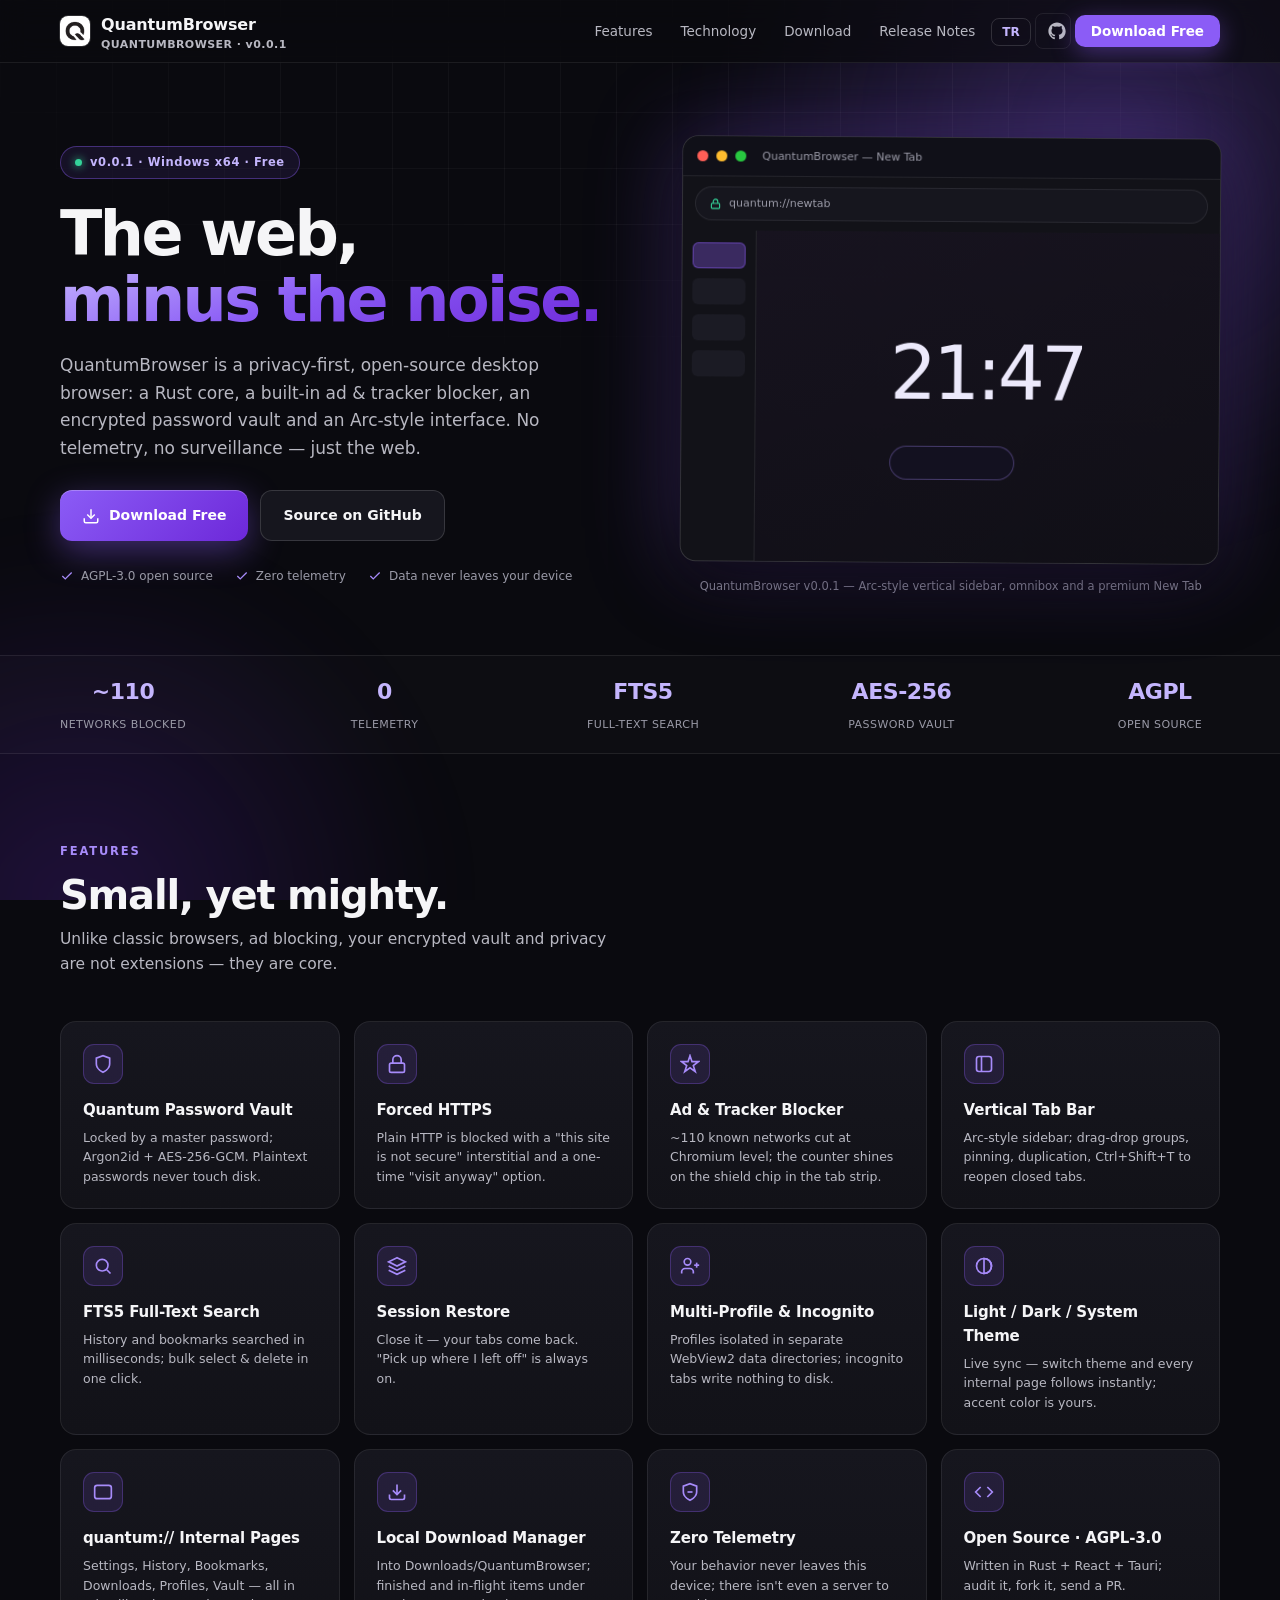
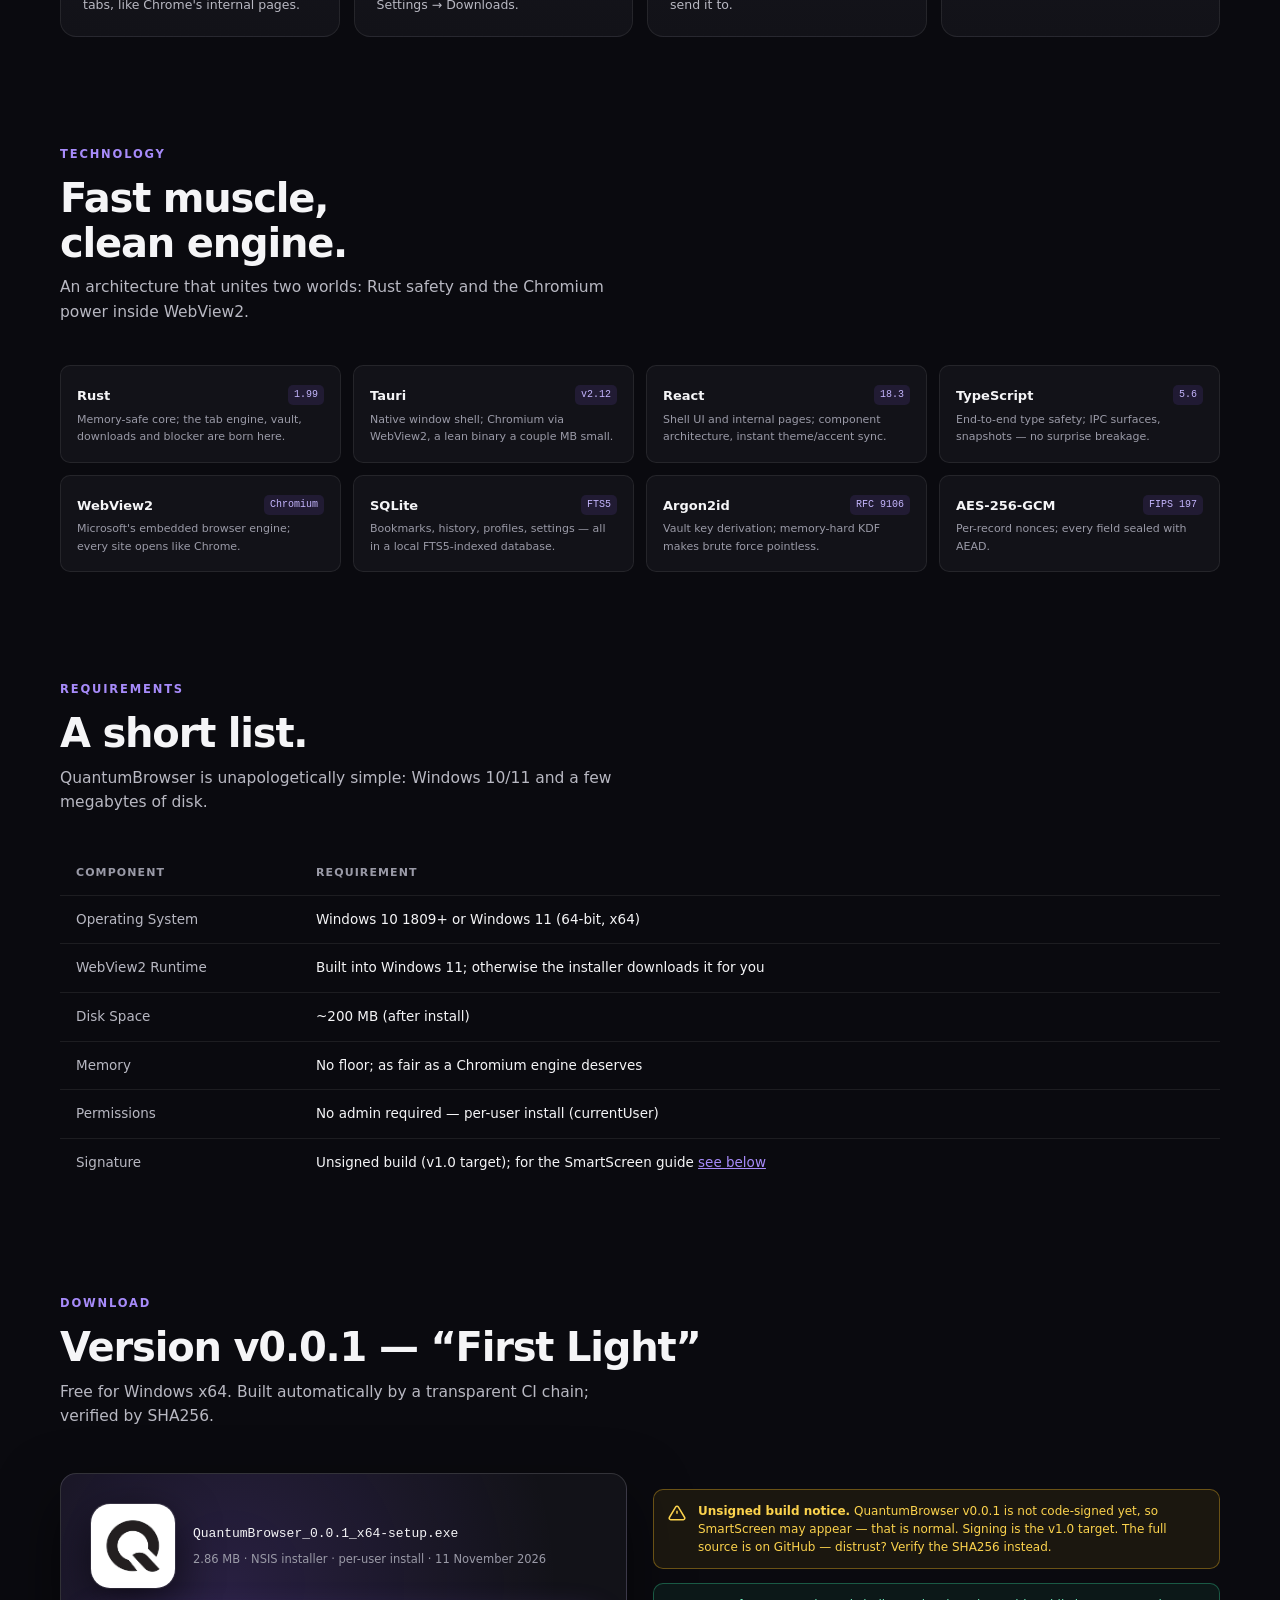
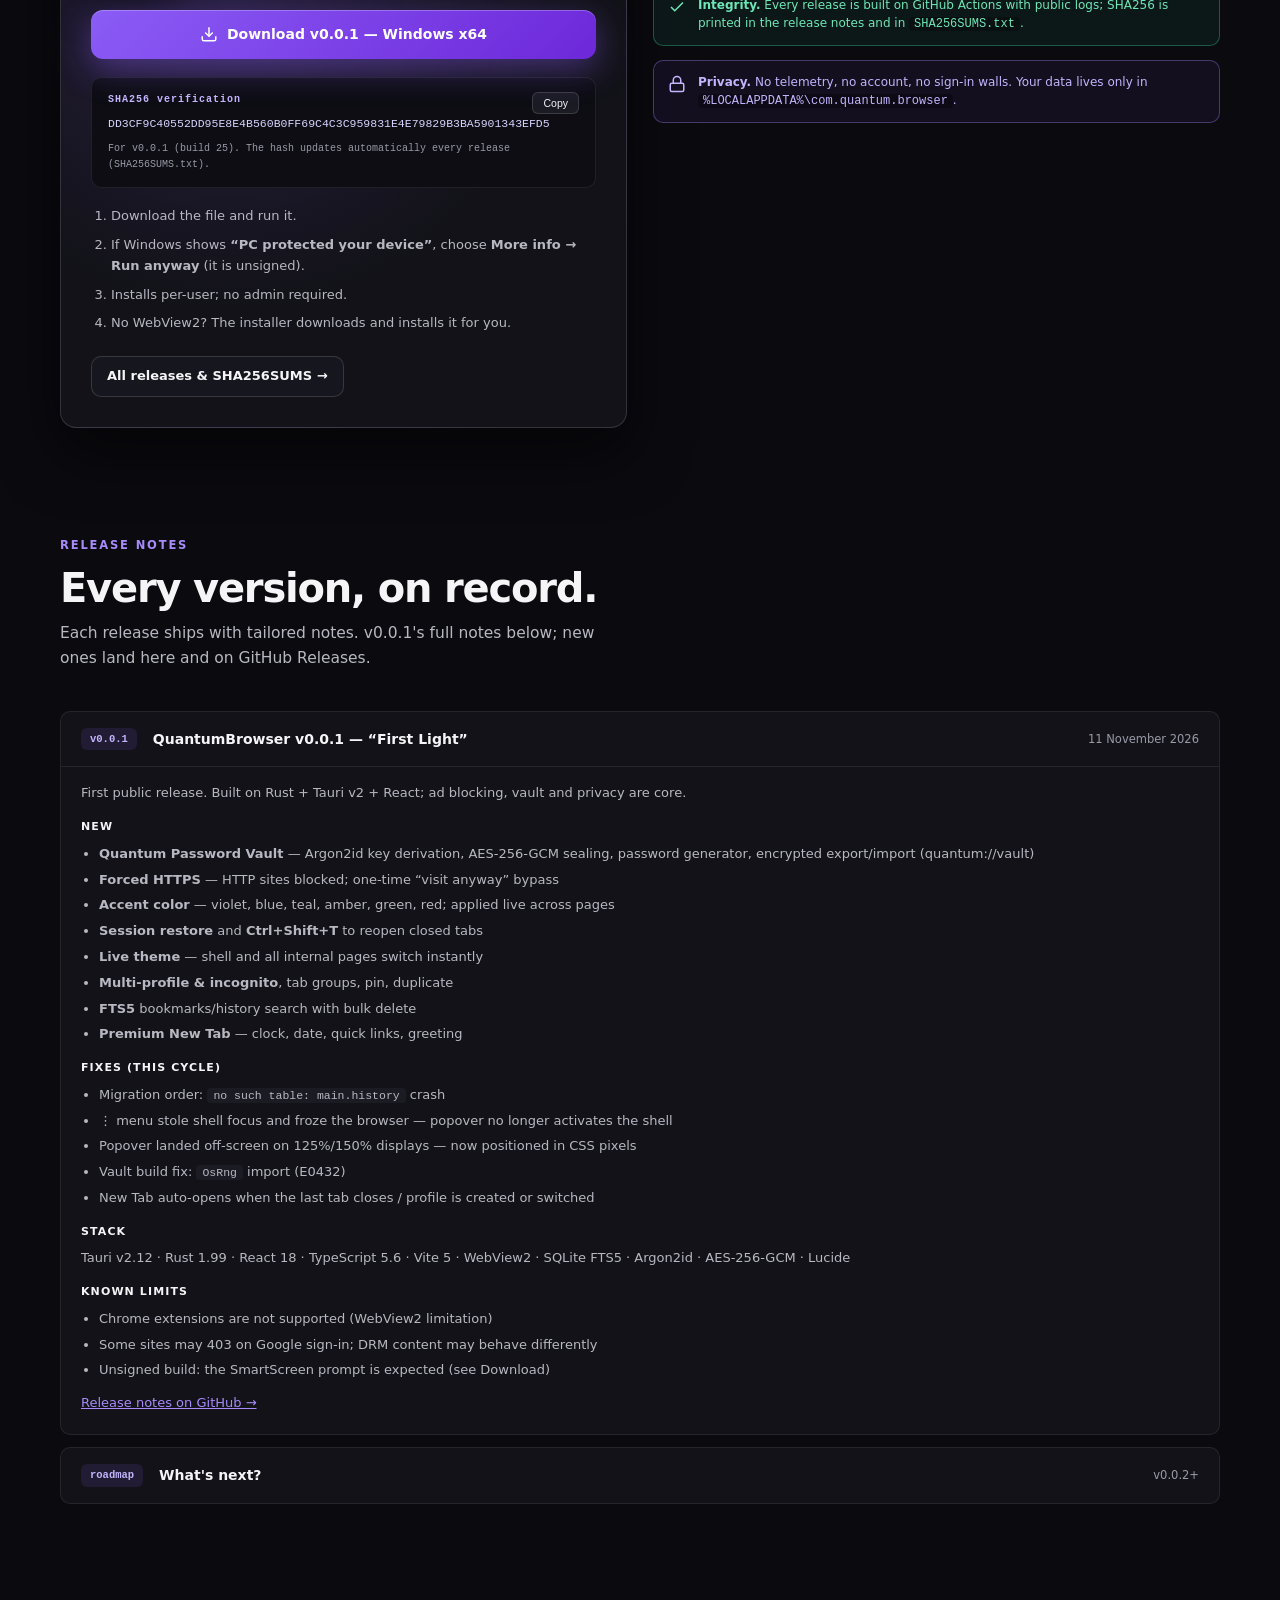
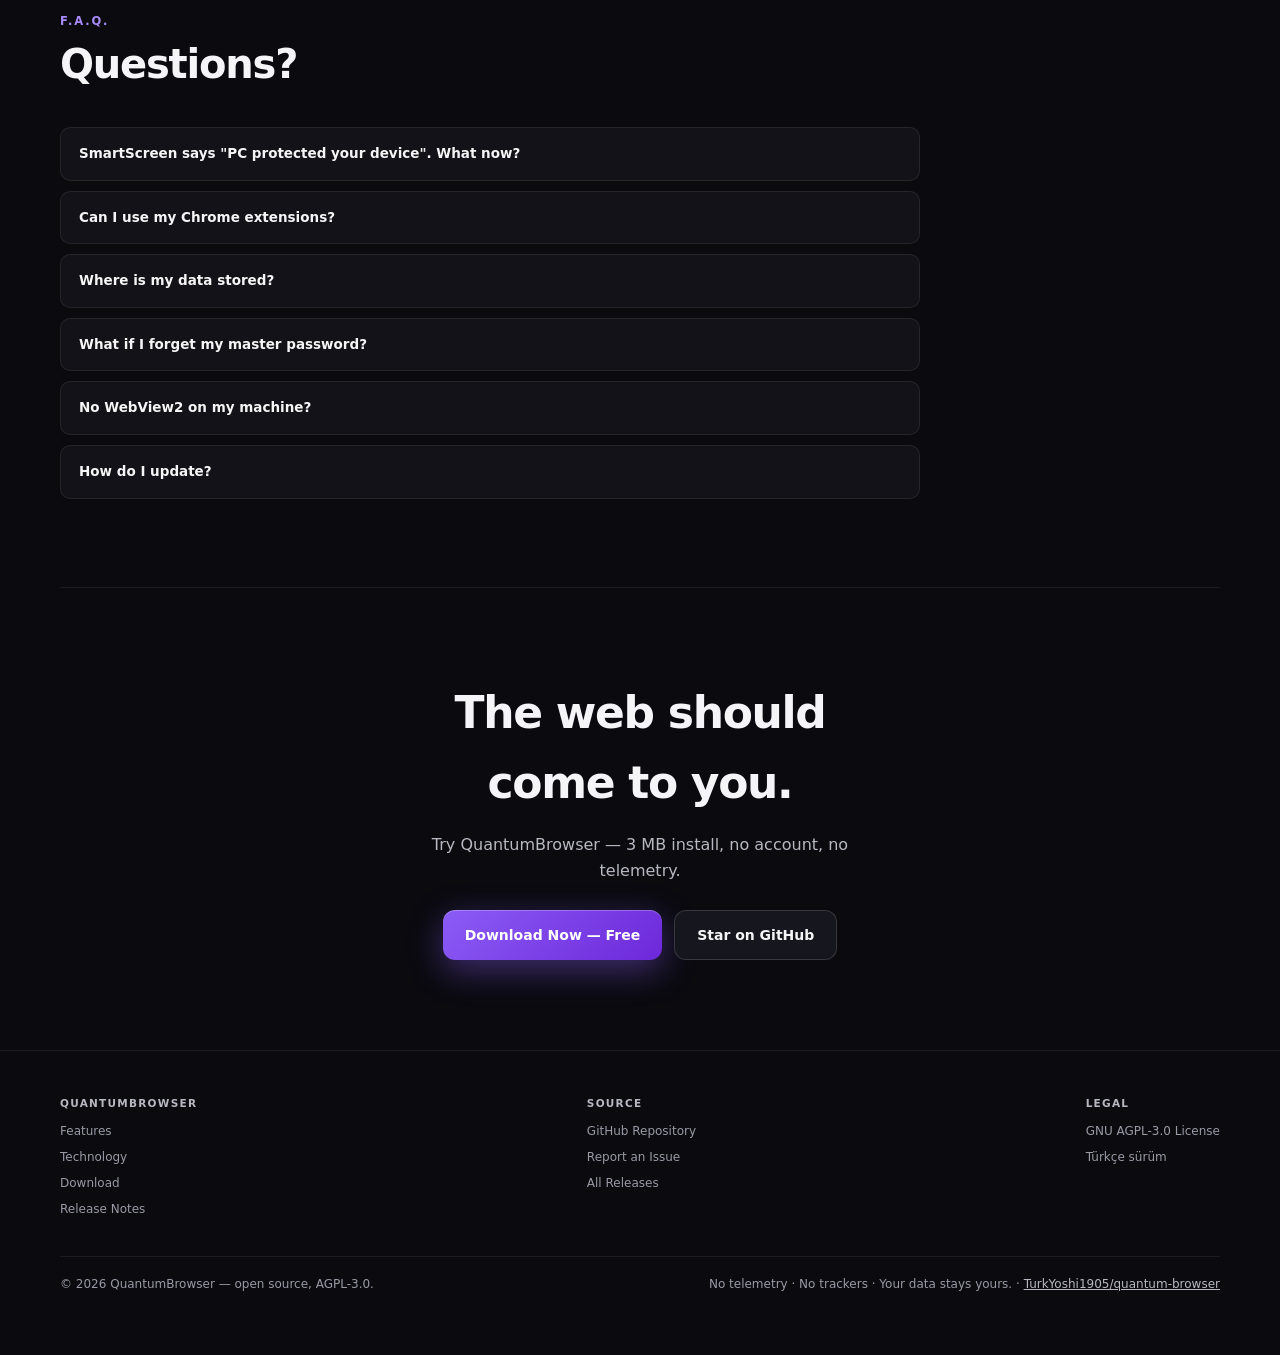
==== en/index.html @ 1ba9c5d6 "a11y: heading-order h4->h3, muted kontrasti #b8b8c2" ====
<!doctype html>
<html lang="en">
<head>
  <meta charset="UTF-8" />
  <meta name="viewport" content="width=device-width, initial-scale=1.0" />
  <title>QuantumBrowser — The web, minus the noise | Privacy-first Rust browser</title>
  <meta name="description" content="QuantumBrowser: an open-source desktop browser built on Rust with a built-in ad blocker, an encrypted password vault, forced HTTPS and zero telemetry. Free for Windows x64." />
  <meta name="theme-color" content="#0a0a0f" />
  <meta name="color-scheme" content="dark" />
  <link rel="icon" type="image/png" href="../varliklar/logo.png" />
  <link rel="alternate" hreflang="tr" href="https://quantumbrowser.vercel.app/" />
  <link rel="alternate" hreflang="en" href="https://quantumbrowser.vercel.app/en/" />
  <link rel="canonical" href="https://quantumbrowser.vercel.app/en/" />

  <meta property="og:type" content="website" />
  <meta property="og:site_name" content="QuantumBrowser" />
  <meta property="og:title" content="QuantumBrowser — The web, minus the noise" />
  <meta property="og:description" content="Rust core, built-in ad blocking, privacy by default, Arc-style UI. Zero telemetry. Open source (AGPL-3.0)." />
  <meta property="og:url" content="https://quantumbrowser.vercel.app/en/" />
  <meta property="og:image" content="https://quantumbrowser.vercel.app/varliklar/logo.png" />
  <meta name="twitter:card" content="summary_large_image" />

  <link rel="manifest" href="../manifest.webmanifest" />
  <link rel="stylesheet" href="../stil.css" />
</head>
<body>
<div class="ambient" aria-hidden="true"><div class="grid-lines"></div></div>

<!-- ═══════════ NAV ═══════════ -->
<header class="nav">
  <div class="container nav-inner">
    <a class="brand" href="../index.html" hreflang="tr" lang="tr">
      <img src="../varliklar/logo.png" alt="QuantumBrowser logo" width="30" height="30" />
      <span>QuantumBrowser<small>QUANTUMBROWSER · v0.0.1</small></span>
    </a>
    <ul class="nav-links">
      <li><a href="#features">Features</a></li>
      <li><a href="#technology">Technology</a></li>
      <li><a href="#download">Download</a></li>
      <li><a href="#notes">Release Notes</a></li>
      <li><a class="lang-switch" href="../index.html" lang="tr" hreflang="tr">TR</a></li>
      <li><a class="icon-link" href="https://github.com/TurkYoshi1905/quantum-browser" target="_blank" rel="noreferrer" aria-label="GitHub">
        <svg width="18" height="18" viewBox="0 0 24 24" fill="currentColor" aria-hidden="true"><path d="M12 .5C5.65.5.5 5.65.5 12c0 5.08 3.29 9.39 7.86 10.91.58.11.79-.25.79-.56 0-.28-.01-1.02-.02-2-3.2.7-3.88-1.54-3.88-1.54-.52-1.33-1.28-1.68-1.28-1.68-1.04-.71.08-.7.08-.7 1.15.08 1.76 1.18 1.76 1.18 1.03 1.76 2.7 1.25 3.36.96.1-.75.4-1.25.72-1.54-2.55-.29-5.24-1.28-5.24-5.69 0-1.26.45-2.29 1.18-3.1-.12-.29-.51-1.46.11-3.04 0 0 .96-.31 3.15 1.18a10.8 10.8 0 0 1 5.83 0c2.19-1.5 3.15-1.18 3.15-1.18.62 1.58.23 2.75.11 3.04.73.81 1.18 1.84 1.18 3.1 0 4.42-2.7 5.39-5.27 5.67.41.36.78 1.08.78 2.17 0 1.57-.01 2.83-.01 3.22 0 .31.21.67.8.56A10.52 10.52 0 0 0 23.5 12C23.5 5.65 18.35.5 12 .5z"/></svg>
      </a></li>
      <li><a class="nav-cta" href="#download">Download Free</a></li>
    </ul>
    <button class="hamburger" id="hamburger" aria-label="Toggle menu" aria-expanded="false">
      <svg width="20" height="20" viewBox="0 0 24 24" fill="none" stroke="currentColor" stroke-width="2" aria-hidden="true"><line x1="4" y1="7" x2="20" y2="7"/><line x1="4" y1="12" x2="20" y2="12"/><line x1="4" y1="17" x2="20" y2="17"/></svg>
    </button>
  </div>
  <div class="mobile-menu" id="mobile-menu">
    <a href="#features">Features</a>
    <a href="#technology">Technology</a>
    <a href="#download">Download</a>
    <a href="#notes">Release Notes</a>
    <a href="../index.html" lang="tr" hreflang="tr">Türkçe sürüm</a>
    <a href="https://github.com/TurkYoshi1905/quantum-browser" target="_blank" rel="noreferrer">Source code on GitHub</a>
  </div>
</header><main>
<!-- ═══════════ HERO ═══════════ -->
<div class="container hero">
  <div class="hero-grid">
    <div>
      <span class="badge"><span class="dot"></span>v0.0.1 · Windows x64 · Free</span>
      <h1 class="hero-title">The web,<br /><span class="accent">minus the noise.</span></h1>
      <p class="hero-sub">QuantumBrowser is a privacy-first, open-source desktop browser: a Rust core, a built-in ad &amp; tracker blocker, an encrypted password vault and an Arc-style interface. No telemetry, no surveillance — just the web.</p>
      <div class="hero-ctas">
        <a class="btn btn-primary" href="#download">
          <svg width="18" height="18" viewBox="0 0 24 24" fill="none" stroke="currentColor" stroke-width="2" aria-hidden="true"><path d="M21 15v4a2 2 0 0 1-2 2H5a2 2 0 0 1-2-2v-4"/><polyline points="7 10 12 15 17 10"/><line x1="12" y1="15" x2="12" y2="3"/></svg>
          Download Free
        </a>
        <a class="btn btn-ghost" href="https://github.com/TurkYoshi1905/quantum-browser" target="_blank" rel="noreferrer">Source on GitHub</a>
      </div>
      <div class="trust-row">
        <span><svg width="14" height="14" viewBox="0 0 24 24" fill="none" stroke="currentColor" stroke-width="2.2" aria-hidden="true"><path d="M20 6L9 17l-5-5"/></svg>AGPL-3.0 open source</span>
        <span><svg width="14" height="14" viewBox="0 0 24 24" fill="none" stroke="currentColor" stroke-width="2.2" aria-hidden="true"><path d="M20 6L9 17l-5-5"/></svg>Zero telemetry</span>
        <span><svg width="14" height="14" viewBox="0 0 24 24" fill="none" stroke="currentColor" stroke-width="2.2" aria-hidden="true"><path d="M20 6L9 17l-5-5"/></svg>Data never leaves your device</span>
      </div>
    </div>
    <div>
      <img id="hero-shot" class="shot-frame" src="../varliklar/ekran-goruntusu.png" alt="QuantumBrowser overview: vertical tab bar, omnibox, fresh New Tab" style="display:none; border-radius: 16px;" />
      <div class="shot-frame" id="hero-mock" role="img" aria-label="QuantumBrowser window: vertical tabs, omnibox and dark New Tab">
        <div class="titlebar">
          <span class="tdot r"></span><span class="tdot y"></span><span class="tdot g"></span>
          <span style="color: var(--faint); font-size: 11px; margin-left: 8px;">QuantumBrowser — New Tab</span>
        </div>
        <div class="urlbar">
          <svg class="lock" width="11" height="11" viewBox="0 0 24 24" fill="none" stroke="currentColor" stroke-width="2.4" aria-hidden="true"><rect x="3" y="11" width="18" height="11" rx="2"/><path d="M7 11V7a5 5 0 0 1 10 0v4"/></svg>
          quantum://newtab
        </div>
        <div class="body">
          <div class="side">
            <div class="tab on"></div>
            <div class="tab"></div>
            <div class="tab"></div>
            <div class="tab"></div>
          </div>
          <div class="content">
            <div>
              <div class="clock">21:47</div>
              <div class="searchline"></div>
            </div>
          </div>
        </div>
      </div>
      <p class="shot-caption">QuantumBrowser v0.0.1 — Arc-style vertical sidebar, omnibox and a premium New Tab</p>
    </div>
  </div>
</div>

<!-- ═══════════ STATS ═══════════ -->
<div class="stats">
  <div class="container stats-inner">
    <div class="stat"><b>~110</b><small>NETWORKS BLOCKED</small></div>
    <div class="stat"><b>0</b><small>TELEMETRY</small></div>
    <div class="stat"><b>FTS5</b><small>FULL-TEXT SEARCH</small></div>
    <div class="stat"><b>AES-256</b><small>PASSWORD VAULT</small></div>
    <div class="stat"><b>AGPL</b><small>OPEN SOURCE</small></div>
  </div>
</div>

<!-- ═══════════ FEATURES ═══════════ -->
<section id="features">
  <div class="container">
    <p class="eyebrow">Features</p>
    <h2 class="section-title">Small, yet mighty.</h2>
    <p class="section-sub">Unlike classic browsers, ad blocking, your encrypted vault and privacy are not extensions — they are core.</p>
    <div class="features">
      <div class="card"><div class="icon"><svg width="20" height="20" viewBox="0 0 24 24" fill="none" stroke="currentColor" stroke-width="2" aria-hidden="true"><path d="M12 22s8-4 8-10V5l-8-3-8 3v7c0 6 8 10 8 10z"/></svg></div><h3>Quantum Password Vault</h3><p>Locked by a master password; Argon2id + AES-256-GCM. Plaintext passwords never touch disk.</p></div>
      <div class="card"><div class="icon"><svg width="20" height="20" viewBox="0 0 24 24" fill="none" stroke="currentColor" stroke-width="2" aria-hidden="true"><rect x="3" y="11" width="18" height="11" rx="2"/><path d="M7 11V7a5 5 0 0 1 10 0v4"/></svg></div><h3>Forced HTTPS</h3><p>Plain HTTP is blocked with a "this site is not secure" interstitial and a one-time "visit anyway" option.</p></div>
      <div class="card"><div class="icon"><svg width="20" height="20" viewBox="0 0 24 24" fill="none" stroke="currentColor" stroke-width="2" aria-hidden="true"><path d="M12 2l2.4 7.2H22l-6 4.8 2.3 7.2-6.3-4.6-6.3 4.6 2.3-7.2-6-4.8h7.6z"/></svg></div><h3>Ad &amp; Tracker Blocker</h3><p>~110 known networks cut at Chromium level; the counter shines on the shield chip in the tab strip.</p></div>
      <div class="card"><div class="icon"><svg width="20" height="20" viewBox="0 0 24 24" fill="none" stroke="currentColor" stroke-width="2" aria-hidden="true"><rect x="3" y="3" width="18" height="18" rx="3"/><line x1="9" y1="3" x2="9" y2="21"/></svg></div><h3>Vertical Tab Bar</h3><p>Arc-style sidebar; drag-drop groups, pinning, duplication, Ctrl+Shift+T to reopen closed tabs.</p></div>
      <div class="card"><div class="icon"><svg width="20" height="20" viewBox="0 0 24 24" fill="none" stroke="currentColor" stroke-width="2" aria-hidden="true"><circle cx="11" cy="11" r="7"/><line x1="21" y1="21" x2="16.5" y2="16.5"/></svg></div><h3>FTS5 Full-Text Search</h3><p>History and bookmarks searched in milliseconds; bulk select &amp; delete in one click.</p></div>
      <div class="card"><div class="icon"><svg width="20" height="20" viewBox="0 0 24 24" fill="none" stroke="currentColor" stroke-width="2" aria-hidden="true"><polygon points="12 2 2 7 12 12 22 7 12 2"/><polyline points="2 12 12 17 22 12"/><polyline points="2 17 12 22 22 17"/></svg></div><h3>Session Restore</h3><p>Close it — your tabs come back. "Pick up where I left off" is always on.</p></div>
      <div class="card"><div class="icon"><svg width="20" height="20" viewBox="0 0 24 24" fill="none" stroke="currentColor" stroke-width="2" aria-hidden="true"><circle cx="9" cy="7" r="4"/><path d="M2 21v-2a4 4 0 0 1 4-4h6a4 4 0 0 1 4 4v2"/><line x1="20" y1="8" x2="20" y2="14"/><line x1="17" y1="11" x2="23" y2="11"/></svg></div><h3>Multi-Profile &amp; Incognito</h3><p>Profiles isolated in separate WebView2 data directories; incognito tabs write nothing to disk.</p></div>
      <div class="card"><div class="icon"><svg width="20" height="20" viewBox="0 0 24 24" fill="none" stroke="currentColor" stroke-width="2" aria-hidden="true"><circle cx="12" cy="12" r="9"/><path d="M12 3a9 9 0 0 1 0 18z"/></svg></div><h3>Light / Dark / System Theme</h3><p>Live sync — switch theme and every internal page follows instantly; accent color is yours.</p></div>
      <div class="card"><div class="icon"><svg width="20" height="20" viewBox="0 0 24 24" fill="none" stroke="currentColor" stroke-width="2" aria-hidden="true"><rect x="2" y="4" width="20" height="16" rx="3"/><path d="M8 10h.01M12 10h.01M16 10h.01"/></svg></div><h3>quantum:// Internal Pages</h3><p>Settings, History, Bookmarks, Downloads, Profiles, Vault — all in tabs, like Chrome's internal pages.</p></div>
      <div class="card"><div class="icon"><svg width="20" height="20" viewBox="0 0 24 24" fill="none" stroke="currentColor" stroke-width="2" aria-hidden="true"><path d="M21 15v4a2 2 0 0 1-2 2H5a2 2 0 0 1-2-2v-4"/><polyline points="7 10 12 15 17 10"/><line x1="12" y1="15" x2="12" y2="3"/></svg></div><h3>Local Download Manager</h3><p>Into Downloads/QuantumBrowser; finished and in-flight items under Settings → Downloads.</p></div>
      <div class="card"><div class="icon"><svg width="20" height="20" viewBox="0 0 24 24" fill="none" stroke="currentColor" stroke-width="2" aria-hidden="true"><path d="M12 22s8-4 8-10V5l-8-3-8 3v7c0 6 8 10 8 10z"/><line x1="9" y1="12" x2="15" y2="12"/></svg></div><h3>Zero Telemetry</h3><p>Your behavior never leaves this device; there isn't even a server to send it to.</p></div>
      <div class="card"><div class="icon"><svg width="20" height="20" viewBox="0 0 24 24" fill="none" stroke="currentColor" stroke-width="2" aria-hidden="true"><polyline points="16 18 22 12 16 6"/><polyline points="8 6 2 12 8 18"/></svg></div><h3>Open Source · AGPL-3.0</h3><p>Written in Rust + React + Tauri; audit it, fork it, send a PR.</p></div>
    </div>
  </div>
</section>

<!-- ═══════════ TECHNOLOGY ═══════════ -->
<section id="technology" style="padding-top: 20px;">
  <div class="container">
    <p class="eyebrow">Technology</p>
    <h2 class="section-title">Fast muscle,<br />clean engine.</h2>
    <p class="section-sub">An architecture that unites two worlds: Rust safety and the Chromium power inside WebView2.</p>
    <div class="stack">
      <div class="stack-item"><span class="ver">1.99</span><b>Rust</b><span>Memory-safe core; the tab engine, vault, downloads and blocker are born here.</span></div>
      <div class="stack-item"><span class="ver">v2.12</span><b>Tauri</b><span>Native window shell; Chromium via WebView2, a lean binary a couple MB small.</span></div>
      <div class="stack-item"><span class="ver">18.3</span><b>React</b><span>Shell UI and internal pages; component architecture, instant theme/accent sync.</span></div>
      <div class="stack-item"><span class="ver">5.6</span><b>TypeScript</b><span>End-to-end type safety; IPC surfaces, snapshots — no surprise breakage.</span></div>
      <div class="stack-item"><span class="ver">Chromium</span><b>WebView2</b><span>Microsoft's embedded browser engine; every site opens like Chrome.</span></div>
      <div class="stack-item"><span class="ver">FTS5</span><b>SQLite</b><span>Bookmarks, history, profiles, settings — all in a local FTS5-indexed database.</span></div>
      <div class="stack-item"><span class="ver">RFC 9106</span><b>Argon2id</b><span>Vault key derivation; memory-hard KDF makes brute force pointless.</span></div>
      <div class="stack-item"><span class="ver">FIPS 197</span><b>AES-256-GCM</b><span>Per-record nonces; every field sealed with AEAD.</span></div>
    </div>
  </div>
</section>

<!-- ═══════════ REQUIREMENTS ═══════════ -->
<section id="requirements" style="padding-top: 20px;">
  <div class="container">
    <p class="eyebrow">Requirements</p>
    <h2 class="section-title">A short list.</h2>
    <p class="section-sub">QuantumBrowser is unapologetically simple: Windows 10/11 and a few megabytes of disk.</p>
    <table class="reqs">
      <thead><tr><th>Component</th><th>Requirement</th></tr></thead>
      <tbody>
        <tr><td>Operating System</td><td>Windows 10 1809+ or Windows 11 (64-bit, x64)</td></tr>
        <tr><td>WebView2 Runtime</td><td>Built into Windows 11; otherwise the installer downloads it for you</td></tr>
        <tr><td>Disk Space</td><td>~200 MB (after install)</td></tr>
        <tr><td>Memory</td><td>No floor; as fair as a Chromium engine deserves</td></tr>
        <tr><td>Permissions</td><td>No admin required — per-user install (currentUser)</td></tr>
        <tr><td>Signature</td><td>Unsigned build (v1.0 target); for the SmartScreen guide <a href="#download" style="color: var(--accent-2)">see below</a></td></tr>
      </tbody>
    </table>
  </div>
</section>

<!-- ═══════════ DOWNLOAD ═══════════ -->
<section id="download" style="padding-top: 20px;">
  <div class="container">
    <p class="eyebrow">Download</p>
    <h2 class="section-title">Version v0.0.1 — “First Light”</h2>
    <p class="section-sub">Free for Windows x64. Built automatically by a transparent CI chain; verified by SHA256.</p>
    <div class="download-wrap">
      <div class="exe-card">
        <div class="exe-head">
          <img class="exe-icon" src="../varliklar/logo.png" alt="QuantumBrowser .exe icon" width="84" height="84" />
          <div>
            <div class="exe-name">QuantumBrowser_0.0.1_x64-setup.exe</div>
            <div class="exe-meta">2.86 MB · NSIS installer · per-user install · 11 November 2026</div>
          </div>
        </div>
        <a class="btn btn-primary" style="width: 100%; justify-content: center;" href="https://github.com/TurkYoshi1905/quantum-browser/releases/latest/download/QuantumBrowser_0.0.1_x64-setup.exe">
          <svg width="18" height="18" viewBox="0 0 24 24" fill="none" stroke="currentColor" stroke-width="2" aria-hidden="true"><path d="M21 15v4a2 2 0 0 1-2 2H5a2 2 0 0 1-2-2v-4"/><polyline points="7 10 12 15 17 10"/><line x1="12" y1="15" x2="12" y2="3"/></svg>
          Download v0.0.1 — Windows x64
        </a>
        <div class="sha-box">
          <b>SHA256 verification <button class="copy-btn" id="copy-sha" type="button">Copy</button></b>
          <code id="sha-text">DD3CF9C40552DD95E8E4B560B0FF69C4C3C959831E4E79829B3BA5901343EFD5</code>
          <span style="display:block; margin-top:8px; font-size:10px; color: var(--faint)">For v0.0.1 (build 25). The hash updates automatically every release (SHA256SUMS.txt).</span>
        </div>
        <ol class="steps">
          <li>Download the file and run it.</li>
          <li>If Windows shows <strong>“PC protected your device”</strong>, choose <strong>More info → Run anyway</strong> (it is unsigned).</li>
          <li>Installs per-user; no admin required.</li>
          <li>No WebView2? The installer downloads and installs it for you.</li>
        </ol>
        <a class="btn btn-ghost btn-sm" style="margin-top: 14px;" href="https://github.com/TurkYoshi1905/quantum-browser/releases" target="_blank" rel="noreferrer">All releases &amp; SHA256SUMS →</a>
      </div>
      <div>
        <div class="callout">
          <svg width="18" height="18" viewBox="0 0 24 24" fill="none" stroke="currentColor" stroke-width="2" aria-hidden="true" style="flex: 0 0 auto; margin-top: 2px"><path d="M10.29 3.86L1.82 18a2 2 0 0 0 1.71 3h16.94a2 2 0 0 0 1.71-3L13.71 3.86a2 2 0 0 0-3.42 0z"/><line x1="12" y1="9" x2="12" y2="13"/><line x1="12" y1="17" x2="12.01" y2="17"/></svg>
          <span><strong>Unsigned build notice.</strong> QuantumBrowser v0.0.1 is not code-signed yet, so SmartScreen may appear — that is normal. Signing is the v1.0 target. The full source is on GitHub — distrust? Verify the SHA256 instead.</span>
        </div>
        <div class="callout green" style="margin-top: 14px;">
          <svg width="18" height="18" viewBox="0 0 24 24" fill="none" stroke="currentColor" stroke-width="2" aria-hidden="true" style="flex: 0 0 auto; margin-top: 2px"><path d="M20 6L9 17l-5-5"/></svg>
          <span><strong>Integrity.</strong> Every release is built on GitHub Actions with public logs; SHA256 is printed in the release notes and in <code style="background: rgba(0,0,0,.3); padding: 0 5px; border-radius: 4px;">SHA256SUMS.txt</code>.</span>
        </div>
        <div class="callout green" style="margin-top: 14px; border-color: rgba(167,139,250,.35); background: rgba(139,92,246,.07); color: var(--accent-3);">
          <svg width="18" height="18" viewBox="0 0 24 24" fill="none" stroke="currentColor" stroke-width="2" aria-hidden="true" style="flex: 0 0 auto; margin-top: 2px"><rect x="3" y="11" width="18" height="11" rx="2"/><path d="M7 11V7a5 5 0 0 1 10 0v4"/></svg>
          <span><strong>Privacy.</strong> No telemetry, no account, no sign-in walls. Your data lives only in <code style="background: rgba(0,0,0,.3); padding: 0 5px; border-radius: 4px;">%LOCALAPPDATA%\com.quantum.browser</code>.</span>
        </div>
      </div>
    </div>
  </div>
</section>

<!-- ═══════════ RELEASE NOTES ═══════════ -->
<section id="notes" style="padding-top: 20px;">
  <div class="container">
    <p class="eyebrow">Release Notes</p>
    <h2 class="section-title">Every version, on record.</h2>
    <p class="section-sub">Each release ships with tailored notes. v0.0.1's full notes below; new ones land here and on GitHub Releases.</p>

    <div class="notes">
      <details class="note" open>
        <summary><span class="tag">v0.0.1</span> QuantumBrowser v0.0.1 — “First Light” <span class="date">11 November 2026</span></summary>
        <div class="note-body">
          <p>First public release. Built on Rust + Tauri v2 + React; ad blocking, vault and privacy are core.</p>
          <h3>New</h3>
          <ul>
            <li><strong>Quantum Password Vault</strong> — Argon2id key derivation, AES-256-GCM sealing, password generator, encrypted export/import (quantum://vault)</li>
            <li><strong>Forced HTTPS</strong> — HTTP sites blocked; one-time “visit anyway” bypass</li>
            <li><strong>Accent color</strong> — violet, blue, teal, amber, green, red; applied live across pages</li>
            <li><strong>Session restore</strong> and <strong>Ctrl+Shift+T</strong> to reopen closed tabs</li>
            <li><strong>Live theme</strong> — shell and all internal pages switch instantly</li>
            <li><strong>Multi-profile &amp; incognito</strong>, tab groups, pin, duplicate</li>
            <li><strong>FTS5</strong> bookmarks/history search with bulk delete</li>
            <li><strong>Premium New Tab</strong> — clock, date, quick links, greeting</li>
          </ul>
          <h3>Fixes (this cycle)</h3>
          <ul>
            <li>Migration order: <code>no such table: main.history</code> crash</li>
            <li>⋮ menu stole shell focus and froze the browser — popover no longer activates the shell</li>
            <li>Popover landed off-screen on 125%/150% displays — now positioned in CSS pixels</li>
            <li>Vault build fix: <code>OsRng</code> import (E0432)</li>
            <li>New Tab auto-opens when the last tab closes / profile is created or switched</li>
          </ul>
          <h3>Stack</h3>
          <p>Tauri v2.12 · Rust 1.99 · React 18 · TypeScript 5.6 · Vite 5 · WebView2 · SQLite FTS5 · Argon2id · AES-256-GCM · Lucide</p>
          <h3>Known limits</h3>
          <ul>
            <li>Chrome extensions are not supported (WebView2 limitation)</li>
            <li>Some sites may 403 on Google sign-in; DRM content may behave differently</li>
            <li>Unsigned build: the SmartScreen prompt is expected (see Download)</li>
          </ul>
          <p style="margin-top: 12px;"><a href="https://github.com/TurkYoshi1905/quantum-browser/releases/tag/v0.0.1" target="_blank" rel="noreferrer" style="color: var(--accent-2)">Release notes on GitHub →</a></p>
        </div>
      </details>
      <details class="note">
        <summary><span class="tag">roadmap</span> What's next? <span class="date">v0.0.2+</span></summary>
        <div class="note-body">
          <ul>
            <li>Code-signing (v1.0) and an auto-updater</li>
            <li>“You have saved passwords for this site” prompt + one-click autofill</li>
            <li>Tab search (Ctrl+Shift+A), download shortcut overhaul</li>
            <li>More themes and New Tab wallpapers</li>
          </ul>
        </div>
      </details>
    </div>
  </div>
</section>

<!-- ═══════════ FAQ ═══════════ -->
<section id="faq" style="padding-top: 20px;">
  <div class="container">
    <p class="eyebrow">F.A.Q.</p>
    <h2 class="section-title">Questions?</h2>
    <div class="faq">
      <details><summary>SmartScreen says "PC protected your device". What now?</summary><p>Choose More info → Run anyway. QuantumBrowser is unsigned, and this is Microsoft's standard control for unknown unsigned apps. Signing is the v1.0 target; until then the source code and the SHA256 are your assurance.</p></details>
      <details><summary>Can I use my Chrome extensions?</summary><p>No — WebView2 does not expose the Chromium extension model. Most extension jobs (ad blocking, passwords, downloads) are built in.</p></details>
      <details><summary>Where is my data stored?</summary><p>In SQLite files under %LOCALAPPDATA%\com.quantum.browser: history, bookmarks, settings, profiles and <code>vault.db</code> (your vault — encrypted with your master password). Nothing is ever sent anywhere.</p></details>
      <details><summary>What if I forget my master password?</summary><p>The vault is unrecoverable by design — key derivation is one-way. Only you can open it; note your master password somewhere safe.</p></details>
      <details><summary>No WebView2 on my machine?</summary><p>Windows 11 has it built in. On Windows 10 the installer downloads and installs it automatically.</p></details>
      <details><summary>How do I update?</summary><p>Download the new version from the release page and install over. Auto-update is planned for v1.0.</p></details>
    </div>
  </div>
</section>

<!-- ═══════════ FINAL CTA ═══════════ -->
<div class="container cta-final">
  <h2>The web should<br />come to you.</h2>
  <p>Try QuantumBrowser — 3 MB install, no account, no telemetry.</p>
  <div class="hero-ctas" style="justify-content: center; margin-bottom: 0;">
    <a class="btn btn-primary" href="#download">Download Now — Free</a>
    <a class="btn btn-ghost" href="https://github.com/TurkYoshi1905/quantum-browser" target="_blank" rel="noreferrer">Star on GitHub</a>
  </div>
</div>

</main>
<!-- ═══════════ FOOTER ═══════════ -->
<footer>
  <div class="container">
    <div class="foot-grid">
      <div class="foot-col">
        <h2 class="foot-h">QuantumBrowser</h2>
        <a href="#features">Features</a>
        <a href="#technology">Technology</a>
        <a href="#download">Download</a>
        <a href="#notes">Release Notes</a>
      </div>
      <div class="foot-col">
        <h2 class="foot-h">Source</h2>
        <a href="https://github.com/TurkYoshi1905/quantum-browser" target="_blank" rel="noreferrer">GitHub Repository</a>
        <a href="https://github.com/TurkYoshi1905/quantum-browser/issues" target="_blank" rel="noreferrer">Report an Issue</a>
        <a href="https://github.com/TurkYoshi1905/quantum-browser/releases" target="_blank" rel="noreferrer">All Releases</a>
      </div>
      <div class="foot-col">
        <h2 class="foot-h">Legal</h2>
        <a href="https://github.com/TurkYoshi1905/quantum-browser/blob/main/LICENSE" target="_blank" rel="noreferrer">GNU AGPL-3.0 License</a>
        <a href="../index.html" hreflang="tr" lang="tr">Türkçe sürüm</a>
      </div>
    </div>
    <div class="foot-bottom">
      <span>© <span id="year">2026</span> QuantumBrowser — open source, AGPL-3.0.</span>
      <span>No telemetry · No trackers · Your data stays yours. · <a href="https://github.com/TurkYoshi1905/quantum-browser">TurkYoshi1905/quantum-browser</a></span>
    </div>
  </div>
</footer>

<script src="../app.js"></script>
</body>
</html>
---- stil.css ----
/* ============================================================
   QuantumBrowser — Web Sitesi · Tasarım Sistemi (koyu + mor)
   ============================================================ */
:root {
  --bg: #0a0a0f;
  --bg-2: #0e0e14;
  --panel: #121218;
  --panel-2: #16161e;
  --panel-3: #1b1b24;
  --border: rgba(255, 255, 255, 0.08);
  --border-strong: rgba(255, 255, 255, 0.14);
  --text: #f5f5f7;
  --muted: #b8b8c2;
  --faint: #9a9aa7;
  --accent: #8b5cf6;
  --accent-2: #a78bfa;
  --accent-3: #c4b5fd;
  --accent-deep: #6d28d9;
  --good: #34d399;
  --warn: #fbbf24;
  --radius: 16px;
  --radius-s: 10px;
  --maxw: 1160px;
  --shadow: 0 24px 60px rgba(0, 0, 0, 0.5);
  --glow: 0 0 90px rgba(139, 92, 246, 0.35);
}

* { margin: 0; padding: 0; box-sizing: border-box; }

html { scroll-behavior: smooth; -webkit-text-size-adjust: 100%; }

body {
  background: var(--bg);
  color: var(--text);
  font-family: "Inter", "Segoe UI", system-ui, -apple-system, sans-serif;
  font-size: 16px;
  line-height: 1.6;
  overflow-x: hidden;
}

::selection { background: rgba(139, 92, 246, 0.35); color: #fff; }

:focus-visible { outline: 2px solid var(--accent-2); outline-offset: 3px; border-radius: 4px; }

img { max-width: 100%; height: auto; }

.container { width: min(var(--maxw), 100% - 40px); margin-inline: auto; }

/* ---------- Arka plan ambiyans ---------- */
.ambient {
  position: fixed; inset: 0; z-index: -1; pointer-events: none; overflow: hidden;
}
.ambient::before {
  content: ""; position: absolute; width: 900px; height: 900px; border-radius: 50%;
  top: -320px; right: -280px;
  background: radial-gradient(circle, rgba(139, 92, 246, 0.28) 0%, transparent 62%);
  filter: blur(40px);
}
.ambient::after {
  content: ""; position: absolute; width: 820px; height: 820px; border-radius: 50%;
  top: 55%; left: -330px;
  background: radial-gradient(circle, rgba(109, 40, 217, 0.22) 0%, transparent 62%);
  filter: blur(40px);
}
.grid-lines {
  position: absolute; inset: 0;
  background-image:
    linear-gradient(rgba(255,255,255,0.035) 1px, transparent 1px),
    linear-gradient(90deg, rgba(255,255,255,0.035) 1px, transparent 1px);
  background-size: 56px 56px;
  mask-image: radial-gradient(ellipse 80% 60% at 50% 0%, black 40%, transparent 70%);
}

/* ---------- Üst bar ---------- */
.nav {
  position: sticky; top: 0; z-index: 50;
  backdrop-filter: blur(14px);
  background: rgba(10, 10, 15, 0.72);
  border-bottom: 1px solid var(--border);
}
.nav-inner { display: flex; align-items: center; gap: 22px; height: 62px; }
.brand { display: flex; align-items: center; gap: 11px; text-decoration: none; color: var(--text); font-weight: 700; letter-spacing: -0.01em; }
.brand img { width: 30px; height: 30px; border-radius: 8px; box-shadow: 0 0 0 1px var(--border-strong); }
.brand small { font-weight: 600; color: var(--muted); font-size: 11px; display: block; line-height: 1; margin-top: 2px; letter-spacing: 0.04em; }
.nav-links { display: flex; gap: 4px; margin-left: auto; align-items: center; list-style: none; }
.nav-links a { color: var(--muted); text-decoration: none; font-size: 13.5px; padding: 8px 12px; border-radius: 8px; font-weight: 500; transition: color .15s, background .15s; }
.nav-links a:hover { color: var(--text); background: var(--panel-2); }
.lang-switch {
  border: 1px solid var(--border-strong); border-radius: 8px; padding: 6px 10px !important;
  font-size: 12px !important; font-weight: 700 !important; color: var(--accent-3) !important;
}
.icon-link { display: grid; place-items: center; width: 36px; height: 36px; border-radius: 8px; border: 1px solid var(--border); color: var(--muted); transition: color .15s, border-color .15s; }
.icon-link:hover { color: var(--text); border-color: var(--border-strong); }
.nav-cta {
  background: var(--accent); color: #fff !important; padding: 8px 16px !important;
  border-radius: 10px !important; font-weight: 700 !important;
  box-shadow: 0 6px 24px rgba(139, 92, 246, 0.4);
}
.nav-cta:hover { background: var(--accent-deep); }
.hamburger { display: none; background: none; border: 1px solid var(--border); border-radius: 8px; width: 38px; height: 38px; color: var(--text); cursor: pointer; }
.mobile-menu { display: none; border-top: 1px solid var(--border); background: rgba(10,10,15,.96); backdrop-filter: blur(14px); padding: 12px 20px 18px; }
.mobile-menu a { display: block; padding: 11px 12px; color: var(--text); text-decoration: none; border-radius: 8px; }
.mobile-menu a:hover { background: var(--panel-2); }
.mobile-menu.open { display: block; }

/* ---------- Butonlar ---------- */
.btn { display: inline-flex; align-items: center; gap: 9px; border: none; border-radius: 12px; cursor: pointer; text-decoration: none; font-weight: 650; font-size: 14px; padding: 13px 22px; transition: transform .15s, filter .15s, background .15s; }
.btn:active { transform: translateY(1px) scale(.99); }
.btn-primary { background: linear-gradient(135deg, #8b5cf6, #6d28d9); color: #fff; box-shadow: 0 10px 34px rgba(139, 92, 246, 0.42), inset 0 1px 0 rgba(255,255,255,.25); }
.btn-primary:hover { filter: brightness(1.12); }
.btn-ghost { background: var(--panel-2); color: var(--text); border: 1px solid var(--border-strong); }
.btn-ghost:hover { background: var(--panel-3); }
.btn-sm { padding: 9px 15px; font-size: 13px; border-radius: 10px; }

/* ---------- Hero ---------- */
.hero { padding: 74px 0 60px; }
.hero-grid { display: grid; grid-template-columns: 1.05fr 1fr; gap: 56px; align-items: center; }
.badge {
  display: inline-flex; align-items: center; gap: 8px;
  border: 1px solid rgba(139, 92, 246, 0.4); background: rgba(139, 92, 246, 0.1);
  color: var(--accent-3); font-size: 11.5px; font-weight: 650; letter-spacing: .05em;
  padding: 6px 14px; border-radius: 999px; margin-bottom: 22px;
}
.badge .dot { width: 7px; height: 7px; border-radius: 50%; background: var(--good); box-shadow: 0 0 8px var(--good); }
h1.hero-title { font-size: clamp(40px, 5.6vw, 62px); line-height: 1.06; letter-spacing: -0.04em; font-weight: 820; }
.hero-title .accent { background: linear-gradient(160deg, #c4b5fd 0%, #8b5cf6 45%, #6d28d9 100%); -webkit-background-clip: text; background-clip: text; color: transparent; }
.hero-sub { margin: 20px 0 28px; font-size: 17px; color: var(--muted); max-width: 480px; line-height: 1.62; }
.hero-ctas { display: flex; gap: 12px; flex-wrap: wrap; margin-bottom: 26px; }
.trust-row { display: flex; gap: 22px; flex-wrap: wrap; color: var(--faint); font-size: 12px; }
.trust-row span { display: inline-flex; align-items: center; gap: 7px; }
.trust-row svg { color: var(--accent-2); }

/* Tarayıcı penceresi kompoziti (ekran görüntüsü gelene kadar CSS mock + düşme yedeği) */
.shot-frame {
  border-radius: var(--radius); border: 1px solid var(--border-strong);
  background: var(--panel); box-shadow: var(--shadow), var(--glow);
  overflow: hidden; transform: rotate(.4deg);
}
.shot-frame .titlebar {
  display: flex; align-items: center; gap: 8px; height: 40px; padding: 0 14px;
  border-bottom: 1px solid var(--border); background: #101018;
}
.shot-frame .tdot { width: 11px; height: 11px; border-radius: 50%; }
.tdot.r { background: #ff5f57; } .tdot.y { background: #febc2e; } .tdot.g { background: #28c840; }
.shot-frame .urlbar {
  display: flex; align-items: center; gap: 8px; margin: 10px 12px; height: 34px;
  border: 1px solid var(--border); border-radius: 17px; padding: 0 14px;
  color: var(--faint); font-size: 11px; background: var(--panel-2);
}
.shot-frame .urlbar .lock { color: var(--good); }
.shot-frame .body { display: grid; grid-template-columns: 74px 1fr; height: 330px; }
.shot-frame .side { border-right: 1px solid var(--border); padding: 12px 10px; display: flex; flex-direction: column; gap: 10px; }
.shot-frame .side .tab { height: 26px; border-radius: 6px; background: var(--panel-3); }
.shot-frame .side .tab.on { background: rgba(139, 92, 246, .32); box-shadow: inset 0 0 0 1px rgba(139, 92, 246, .5); }
.shot-frame .content { position: relative; background: linear-gradient(165deg, #17131f 0%, #100f16 100%); display: grid; place-items: center; }
.shot-frame .clock { font-size: 74px; font-weight: 200; letter-spacing: -0.05em; color: #ece9fb; font-variant-numeric: tabular-nums; }
.shot-frame .searchline { width: 64%; height: 34px; border-radius: 17px; border: 1px solid rgba(167, 139, 250, .35); background: rgba(20, 18, 34, .8); margin-top: 14px; }
.shot-caption { text-align: center; margin-top: 14px; color: var(--faint); font-size: 11.5px; }

/* ---------- İstatistik şeridi ---------- */
.stats { border-block: 1px solid var(--border); padding: 18px 0; background: rgba(255,255,255,0.015); }
.stats-inner { display: flex; justify-content: space-between; gap: 10px; flex-wrap: wrap; }
.stat { text-align: center; min-width: 120px; }
.stat b { display: block; font-size: 22px; letter-spacing: -0.02em; color: var(--accent-3); font-variant-numeric: tabular-nums; }
.stat small { color: var(--faint); font-size: 11px; letter-spacing: .04em; }

/* ---------- Bölüm ortak ---------- */
section { padding: 88px 0; }
.eyebrow { color: var(--accent-2); font-size: 11.5px; font-weight: 700; letter-spacing: .16em; text-transform: uppercase; margin-bottom: 12px; }
h2.section-title { font-size: clamp(28px, 3.4vw, 40px); letter-spacing: -0.03em; font-weight: 800; line-height: 1.12; }
.section-sub { color: var(--muted); margin-top: 10px; max-width: 560px; font-size: 15.5px; }

/* ---------- Özellik kartları ---------- */
.features { display: grid; grid-template-columns: repeat(4, 1fr); gap: 14px; margin-top: 44px; }
.card {
  background: linear-gradient(180deg, var(--panel-2), var(--panel));
  border: 1px solid var(--border); border-radius: var(--radius);
  padding: 22px; transition: transform .18s, border-color .18s, box-shadow .18s;
}
.card:hover { transform: translateY(-3px); border-color: rgba(139, 92, 246, 0.45); box-shadow: 0 18px 48px rgba(0,0,0,.45), 0 0 0 1px rgba(139,92,246,.25); }
.card .icon {
  width: 40px; height: 40px; display: grid; place-items: center; border-radius: 11px;
  background: rgba(139, 92, 246, 0.13); color: var(--accent-2); margin-bottom: 14px;
  border: 1px solid rgba(139, 92, 246, 0.3);
}
.card h3 { font-size: 15px; letter-spacing: -0.01em; margin-bottom: 6px; }
.card p { font-size: 12.5px; color: var(--muted); line-height: 1.55; }

/* ---------- Teknoloji ---------- */
.stack { display: grid; grid-template-columns: repeat(4, 1fr); gap: 12px; margin-top: 40px; }
.stack-item { border: 1px solid var(--border); border-radius: var(--radius-s); padding: 16px; background: var(--panel); }
.stack-item b { font-size: 13px; }
.stack-item span { display: block; color: var(--faint); font-size: 11px; margin-top: 3px; }
.stack-item .ver { float: right; font-size: 10px; color: var(--accent-3); font-family: ui-monospace, Consolas, monospace; background: rgba(139,92,246,.12); border-radius: 5px; padding: 2px 6px; }

/* ---------- Gereksinim tablosu ---------- */
.reqs { width: 100%; border-collapse: collapse; margin-top: 36px; font-size: 13.5px; }
.reqs th, .reqs td { text-align: left; padding: 13px 16px; border-bottom: 1px solid var(--border); }
.reqs th { color: var(--faint); font-size: 11px; text-transform: uppercase; letter-spacing: .1em; }
.reqs td:first-child { color: var(--muted); width: 240px; }
.reqs tr:last-child td { border-bottom: none; }

/* ---------- İndirme ---------- */
.download-wrap { display: grid; grid-template-columns: 1fr 1fr; gap: 26px; margin-top: 44px; align-items: start; }
.exe-card {
  background: radial-gradient(circle at 30% 20%, rgba(139,92,246,.18), transparent 55%), var(--panel);
  border: 1px solid var(--border-strong); border-radius: var(--radius); padding: 30px; box-shadow: var(--shadow);
}
.exe-head { display: flex; gap: 18px; align-items: center; margin-bottom: 22px; }
.exe-icon { width: 84px; height: 84px; border-radius: 19px; box-shadow: 0 14px 44px rgba(0,0,0,.6), 0 0 0 1px var(--border-strong); }
.exe-name { font-family: ui-monospace, Consolas, monospace; font-size: 13px; color: var(--text); word-break: break-all; }
.exe-meta { color: var(--faint); font-size: 11.5px; margin-top: 6px; }
.sha-box {
  background: #0d0d13; border: 1px solid var(--border); border-radius: var(--radius-s);
  padding: 14px 16px; font-family: ui-monospace, Consolas, monospace; font-size: 11.5px;
  color: var(--muted); margin: 18px 0;
}
.sha-box b { color: var(--accent-3); font-size: 10px; letter-spacing: .1em; display: block; margin-bottom: 6px; }
.sha-box code { color: #d8d3fe; user-select: all; word-break: break-all; display: block; line-height: 1.7; }
.copy-btn { float: right; background: var(--panel-3); border: 1px solid var(--border-strong); color: var(--text); border-radius: 6px; padding: 4px 10px; font-size: 10.5px; cursor: pointer; }
.copy-btn:hover { background: var(--panel-3); filter: brightness(1.3); }
.steps { margin: 16px 0 0 20px; color: var(--muted); font-size: 13px; }
.steps li { margin-bottom: 8px; }
.callout { display: flex; gap: 12px; align-items: flex-start; border: 1px solid rgba(251, 191, 36, 0.35); background: rgba(251, 191, 36, 0.07); border-radius: var(--radius-s); padding: 12px 14px; font-size: 12px; color: #fcd34d; margin-top: 16px; line-height: 1.5; }
.callout.green { border-color: rgba(52, 211, 153, .35); background: rgba(52, 211, 153, .07); color: #6ee7b7; }

/* ---------- Sürüm notları accordion ---------- */
.notes { margin-top: 40px; display: flex; flex-direction: column; gap: 12px; }
details.note { border: 1px solid var(--border); border-radius: var(--radius-s); background: var(--panel); overflow: hidden; }
details.note summary {
  cursor: pointer; list-style: none; display: flex; align-items: center; gap: 16px;
  padding: 16px 20px; font-weight: 650; font-size: 14px;
}
details.note summary::-webkit-details-marker { display: none; }
details.note summary .tag { font-size: 10.5px; color: var(--accent-3); background: rgba(139,92,246,.12); padding: 3px 9px; border-radius: 6px; font-family: ui-monospace, monospace; }
details.note summary .date { margin-left: auto; color: var(--faint); font-size: 11.5px; font-weight: 400; }
details.note[open] summary { border-bottom: 1px solid var(--border); }
.note-body { padding: 16px 20px 20px; color: var(--muted); font-size: 13px; }
.note-body h3 { color: var(--text); font-size: 11px; text-transform: uppercase; letter-spacing: .1em; margin: 14px 0 8px; }
.note-body ul { margin-left: 18px; }
.note-body li { margin-bottom: 5px; }
.note-body code { background: var(--panel-3); padding: 1px 6px; border-radius: 4px; font-size: 11.5px; }

/* ---------- SSS ---------- */
.faq { margin-top: 40px; display: flex; flex-direction: column; gap: 10px; max-width: 860px; }
.faq details { border: 1px solid var(--border); border-radius: var(--radius-s); background: var(--panel); }
.faq summary { cursor: pointer; list-style: none; padding: 15px 18px; font-weight: 600; font-size: 13.5px; }
.faq summary::-webkit-details-marker { display: none; }
.faq details[open] summary { color: var(--accent-3); }
.faq details p { padding: 0 18px 16px; color: var(--muted); font-size: 13px; }

/* ---------- Alt bölüm ---------- */
.cta-final { text-align: center; padding: 90px 0; border-top: 1px solid var(--border); }
.cta-final h2 { font-size: clamp(30px, 4vw, 44px); letter-spacing: -0.03em; }
.cta-final p { color: var(--muted); margin: 14px auto 26px; max-width: 480px; }
footer { border-top: 1px solid var(--border); padding: 44px 0 60px; color: var(--faint); font-size: 12px; }
.foot-grid { display: flex; justify-content: space-between; gap: 34px; flex-wrap: wrap; }
.foot-col h2 { color: var(--muted); font-size: 10.5px; letter-spacing: .12em; text-transform: uppercase; margin-bottom: 10px; }
.foot-col a { display: block; color: var(--faint); text-decoration: none; margin-bottom: 7px; }
.foot-col a:hover { color: var(--text); }
.foot-bottom { display: flex; justify-content: space-between; gap: 20px; flex-wrap: wrap; margin-top: 30px; padding-top: 18px; border-top: 1px solid var(--border); }
.foot-bottom a { color: var(--muted); }

/* ---------- 404 ---------- */
.err-page { min-height: 100vh; display: grid; place-items: center; text-align: center; padding: 40px 20px; }
.err-code { font-size: 120px; font-weight: 800; letter-spacing: -0.06em; background: linear-gradient(160deg, #c4b5fd, #8b5cf6, #4c1d95); -webkit-background-clip: text; background-clip: text; color: transparent; line-height: 1; }
.err-page p { color: var(--muted); margin: 16px auto 26px; max-width: 420px; }

/* ---------- Duyarlı ---------- */
@media (max-width: 1024px) {
  .features { grid-template-columns: repeat(2, 1fr); }
  .stack { grid-template-columns: repeat(2, 1fr); }
  .download-wrap { grid-template-columns: 1fr; }
  .hero-grid { grid-template-columns: 1fr; gap: 44px; }
  .reqs td:first-child { width: auto; }
}
@media (max-width: 760px) {
  .nav-links, .icon-link.nav-only { display: none; }
  .hamburger { display: grid; place-items: center; margin-left: auto; }
  .features { grid-template-columns: 1fr; }
  .stats-inner { justify-content: center; gap: 24px; }
  section { padding: 64px 0; }
}
@media (prefers-reduced-motion: reduce) {
  html { scroll-behavior: auto; }
  * { animation: none !important; transition: none !important; }
}
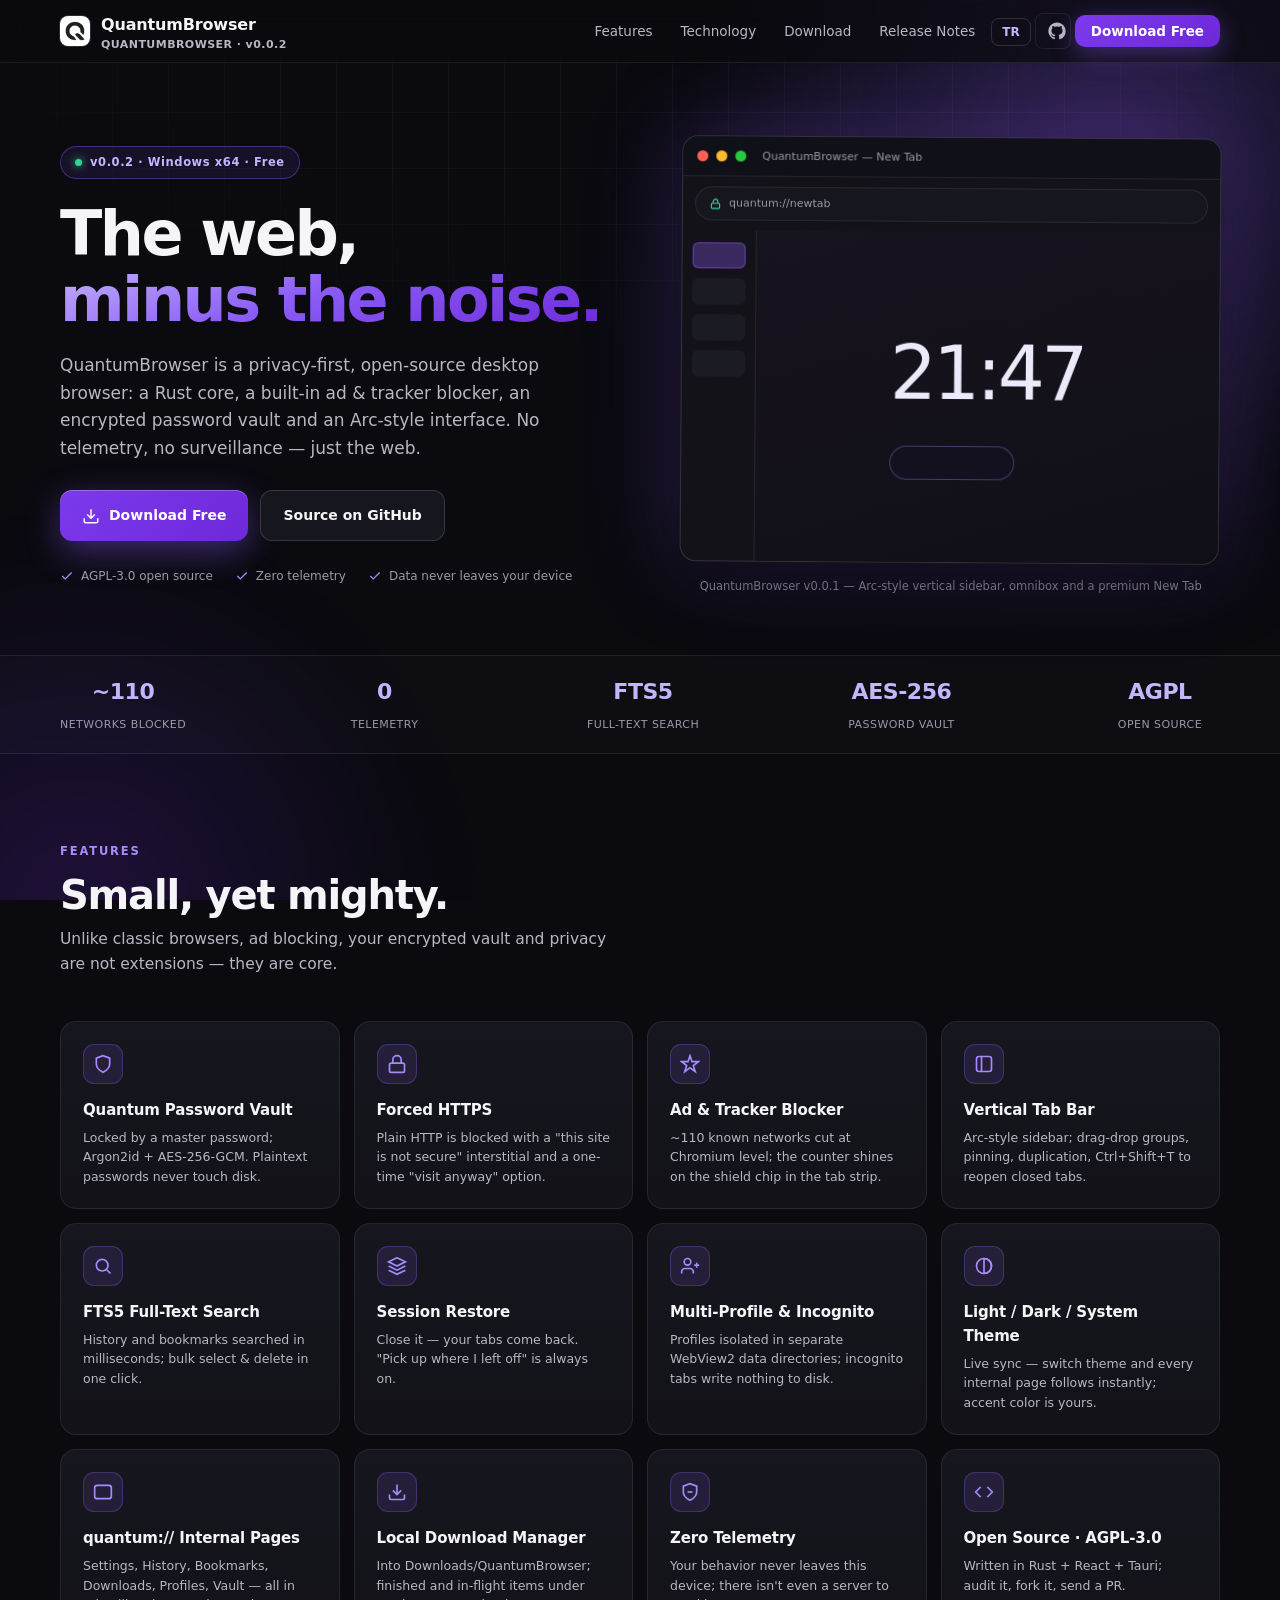
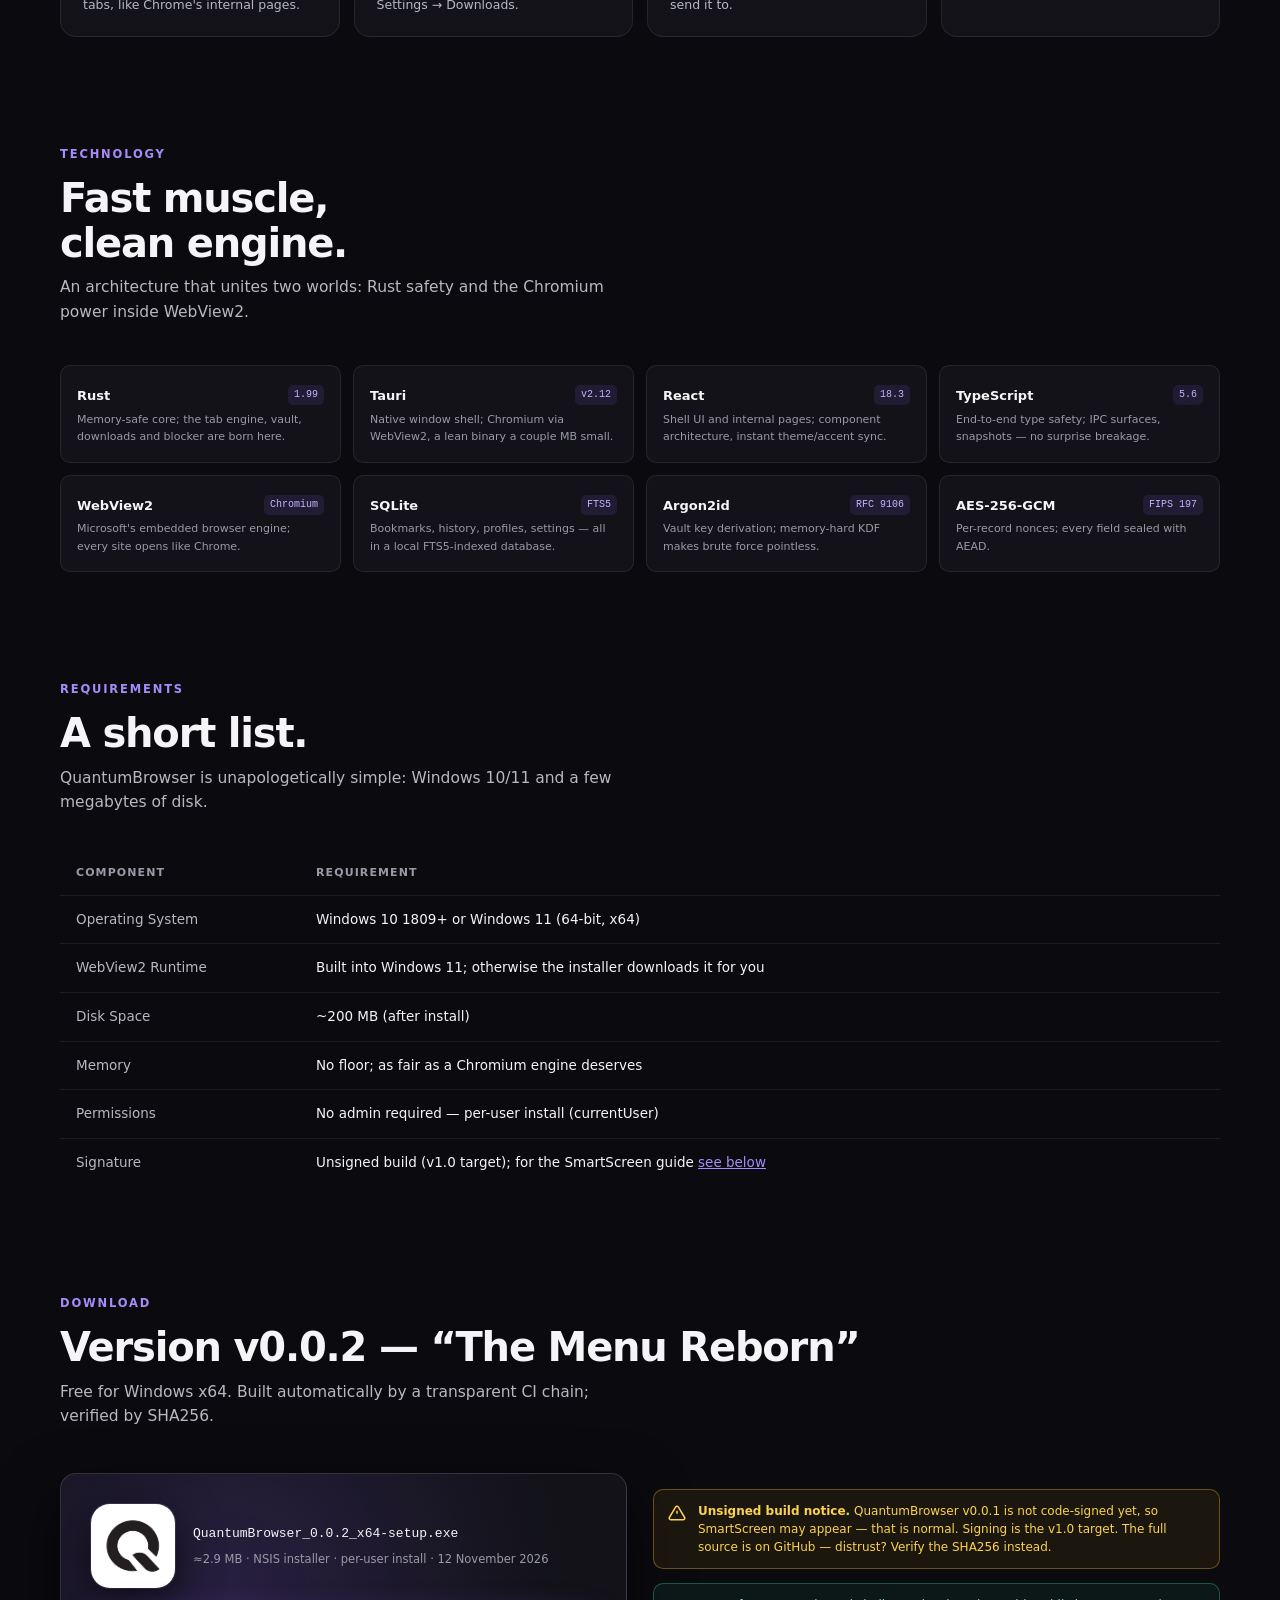
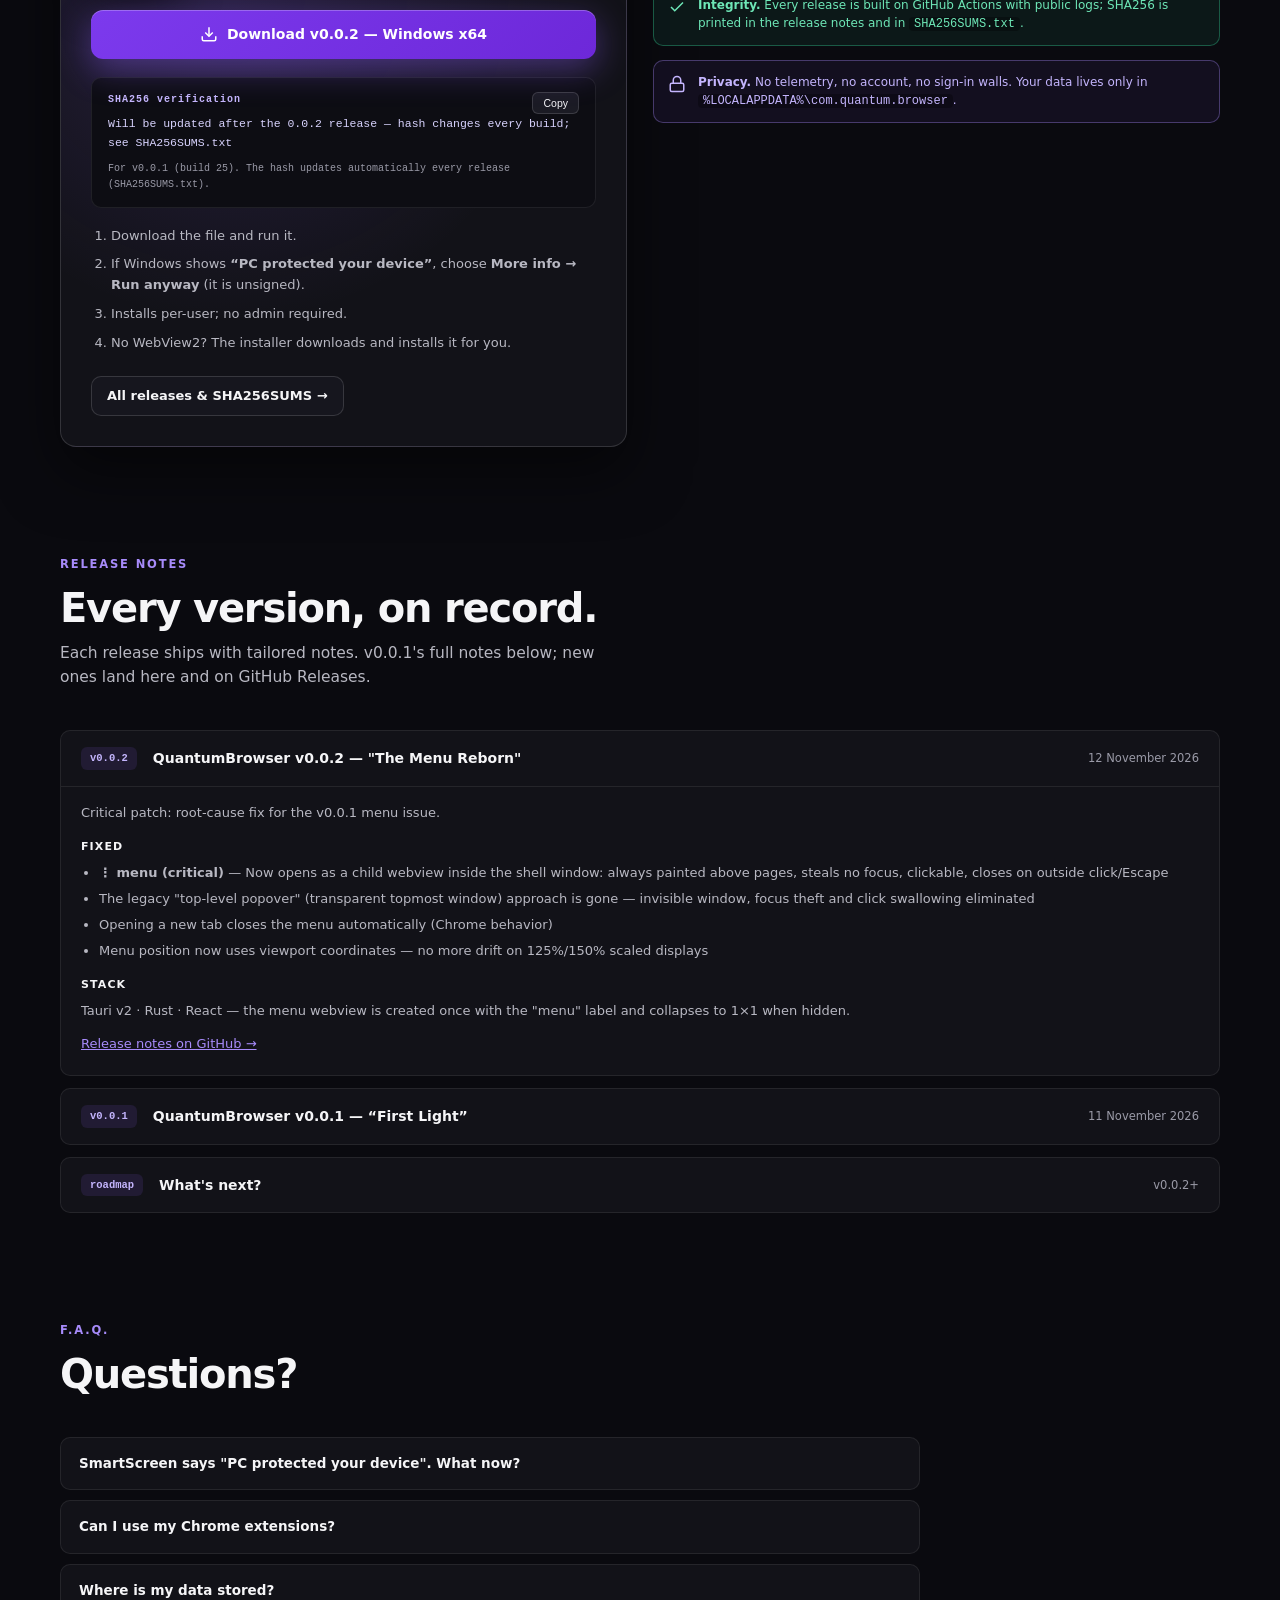
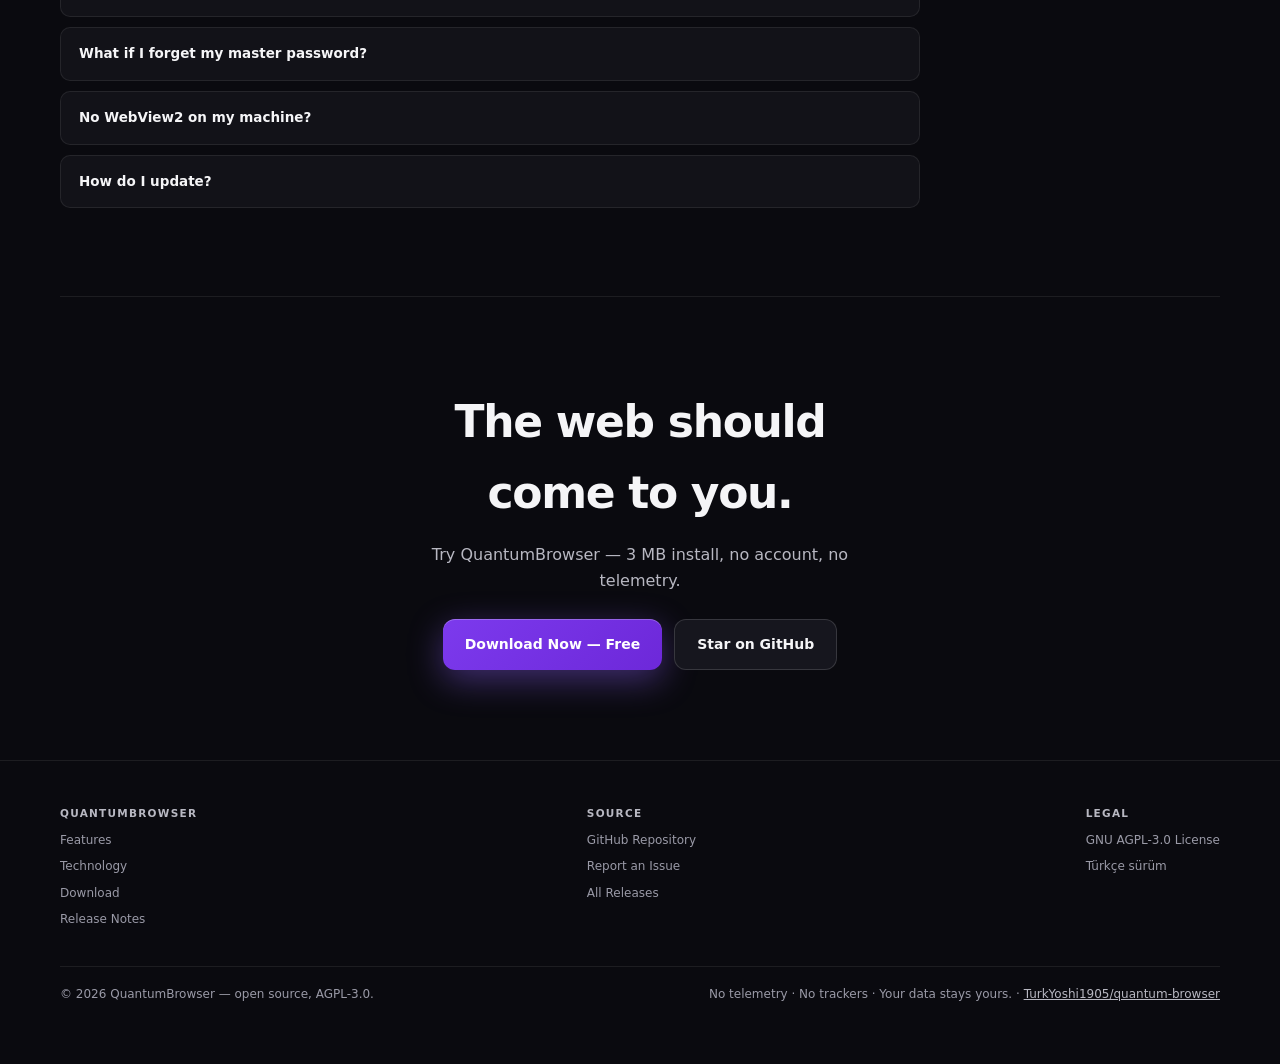
==== commit 402afe1b: "site: v0.0.2 - menu notlari, indirme/sha kutusu, surum satiri, EN" ====
--- a/en/index.html
+++ b/en/index.html
@@ -31,7 +31,7 @@
   <div class="container nav-inner">
     <a class="brand" href="../index.html" hreflang="tr" lang="tr">
       <img src="../varliklar/logo.png" alt="QuantumBrowser logo" width="30" height="30" />
-      <span>QuantumBrowser<small>QUANTUMBROWSER · v0.0.1</small></span>
+      <span>QuantumBrowser<small>QUANTUMBROWSER · v0.0.2</small></span>
     </a>
     <ul class="nav-links">
       <li><a href="#features">Features</a></li>
@@ -61,7 +61,7 @@
 <div class="container hero">
   <div class="hero-grid">
     <div>
-      <span class="badge"><span class="dot"></span>v0.0.1 · Windows x64 · Free</span>
+      <span class="badge"><span class="dot"></span>v0.0.2 · Windows x64 · Free</span>
       <h1 class="hero-title">The web,<br /><span class="accent">minus the noise.</span></h1>
       <p class="hero-sub">QuantumBrowser is a privacy-first, open-source desktop browser: a Rust core, a built-in ad &amp; tracker blocker, an encrypted password vault and an Arc-style interface. No telemetry, no surveillance — just the web.</p>
       <div class="hero-ctas">
@@ -185,24 +185,24 @@
 <section id="download" style="padding-top: 20px;">
   <div class="container">
     <p class="eyebrow">Download</p>
-    <h2 class="section-title">Version v0.0.1 — “First Light”</h2>
+    <h2 class="section-title">Version v0.0.2 — “The Menu Reborn”</h2>
     <p class="section-sub">Free for Windows x64. Built automatically by a transparent CI chain; verified by SHA256.</p>
     <div class="download-wrap">
       <div class="exe-card">
         <div class="exe-head">
           <img class="exe-icon" src="../varliklar/logo.png" alt="QuantumBrowser .exe icon" width="84" height="84" />
           <div>
-            <div class="exe-name">QuantumBrowser_0.0.1_x64-setup.exe</div>
-            <div class="exe-meta">2.86 MB · NSIS installer · per-user install · 11 November 2026</div>
+            <div class="exe-name">QuantumBrowser_0.0.2_x64-setup.exe</div>
+            <div class="exe-meta">≈2.9 MB · NSIS installer · per-user install · 12 November 2026</div>
           </div>
         </div>
-        <a class="btn btn-primary" style="width: 100%; justify-content: center;" href="https://github.com/TurkYoshi1905/quantum-browser/releases/latest/download/QuantumBrowser_0.0.1_x64-setup.exe">
+        <a class="btn btn-primary" style="width: 100%; justify-content: center;" href="https://github.com/TurkYoshi1905/quantum-browser/releases/latest/download/QuantumBrowser_0.0.2_x64-setup.exe">
           <svg width="18" height="18" viewBox="0 0 24 24" fill="none" stroke="currentColor" stroke-width="2" aria-hidden="true"><path d="M21 15v4a2 2 0 0 1-2 2H5a2 2 0 0 1-2-2v-4"/><polyline points="7 10 12 15 17 10"/><line x1="12" y1="15" x2="12" y2="3"/></svg>
-          Download v0.0.1 — Windows x64
+          Download v0.0.2 — Windows x64
         </a>
         <div class="sha-box">
           <b>SHA256 verification <button class="copy-btn" id="copy-sha" type="button">Copy</button></b>
-          <code id="sha-text">DD3CF9C40552DD95E8E4B560B0FF69C4C3C959831E4E79829B3BA5901343EFD5</code>
+          <code id="sha-text">Will be updated after the 0.0.2 release — hash changes every build; see SHA256SUMS.txt</code>
           <span style="display:block; margin-top:8px; font-size:10px; color: var(--faint)">For v0.0.1 (build 25). The hash updates automatically every release (SHA256SUMS.txt).</span>
         </div>
         <ol class="steps">
@@ -240,6 +240,22 @@
 
     <div class="notes">
       <details class="note" open>
+        <summary><span class="tag">v0.0.2</span> QuantumBrowser v0.0.2 — "The Menu Reborn" <span class="date">12 November 2026</span></summary>
+        <div class="note-body">
+          <p>Critical patch: root-cause fix for the v0.0.1 menu issue.</p>
+          <h3>Fixed</h3>
+          <ul>
+            <li><strong>⋮ menu (critical)</strong> — Now opens as a child webview inside the shell window: always painted above pages, steals no focus, clickable, closes on outside click/Escape</li>
+            <li>The legacy "top-level popover" (transparent topmost window) approach is gone — invisible window, focus theft and click swallowing eliminated</li>
+            <li>Opening a new tab closes the menu automatically (Chrome behavior)</li>
+            <li>Menu position now uses viewport coordinates — no more drift on 125%/150% scaled displays</li>
+          </ul>
+          <h3>Stack</h3>
+          <p>Tauri v2 · Rust · React — the menu webview is created once with the "menu" label and collapses to 1×1 when hidden.</p>
+          <p style="margin-top: 12px;"><a href="https://github.com/TurkYoshi1905/quantum-browser/releases/tag/v0.0.2" target="_blank" rel="noreferrer" style="color: var(--accent-2)">Release notes on GitHub →</a></p>
+        </div>
+      </details>
+      <details class="note">
         <summary><span class="tag">v0.0.1</span> QuantumBrowser v0.0.1 — “First Light” <span class="date">11 November 2026</span></summary>
         <div class="note-body">
           <p>First public release. Built on Rust + Tauri v2 + React; ad blocking, vault and privacy are core.</p>
--- a/stil.css
+++ b/stil.css
@@ -92,7 +92,7 @@
 .icon-link { display: grid; place-items: center; width: 36px; height: 36px; border-radius: 8px; border: 1px solid var(--border); color: var(--muted); transition: color .15s, border-color .15s; }
 .icon-link:hover { color: var(--text); border-color: var(--border-strong); }
 .nav-cta {
-  background: var(--accent); color: #fff !important; padding: 8px 16px !important;
+  background: linear-gradient(135deg, #7c3aed, #6d28d9); color: #fff !important; padding: 8px 16px !important;
   border-radius: 10px !important; font-weight: 700 !important;
   box-shadow: 0 6px 24px rgba(139, 92, 246, 0.4);
 }
@@ -106,7 +106,7 @@
 /* ---------- Butonlar ---------- */
 .btn { display: inline-flex; align-items: center; gap: 9px; border: none; border-radius: 12px; cursor: pointer; text-decoration: none; font-weight: 650; font-size: 14px; padding: 13px 22px; transition: transform .15s, filter .15s, background .15s; }
 .btn:active { transform: translateY(1px) scale(.99); }
-.btn-primary { background: linear-gradient(135deg, #8b5cf6, #6d28d9); color: #fff; box-shadow: 0 10px 34px rgba(139, 92, 246, 0.42), inset 0 1px 0 rgba(255,255,255,.25); }
+.btn-primary { background: linear-gradient(135deg, #7c3aed, #6d28d9); color: #fff; box-shadow: 0 10px 34px rgba(139, 92, 246, 0.42), inset 0 1px 0 rgba(255,255,255,.25); }
 .btn-primary:hover { filter: brightness(1.12); }
 .btn-ghost { background: var(--panel-2); color: var(--text); border: 1px solid var(--border-strong); }
 .btn-ghost:hover { background: var(--panel-3); }
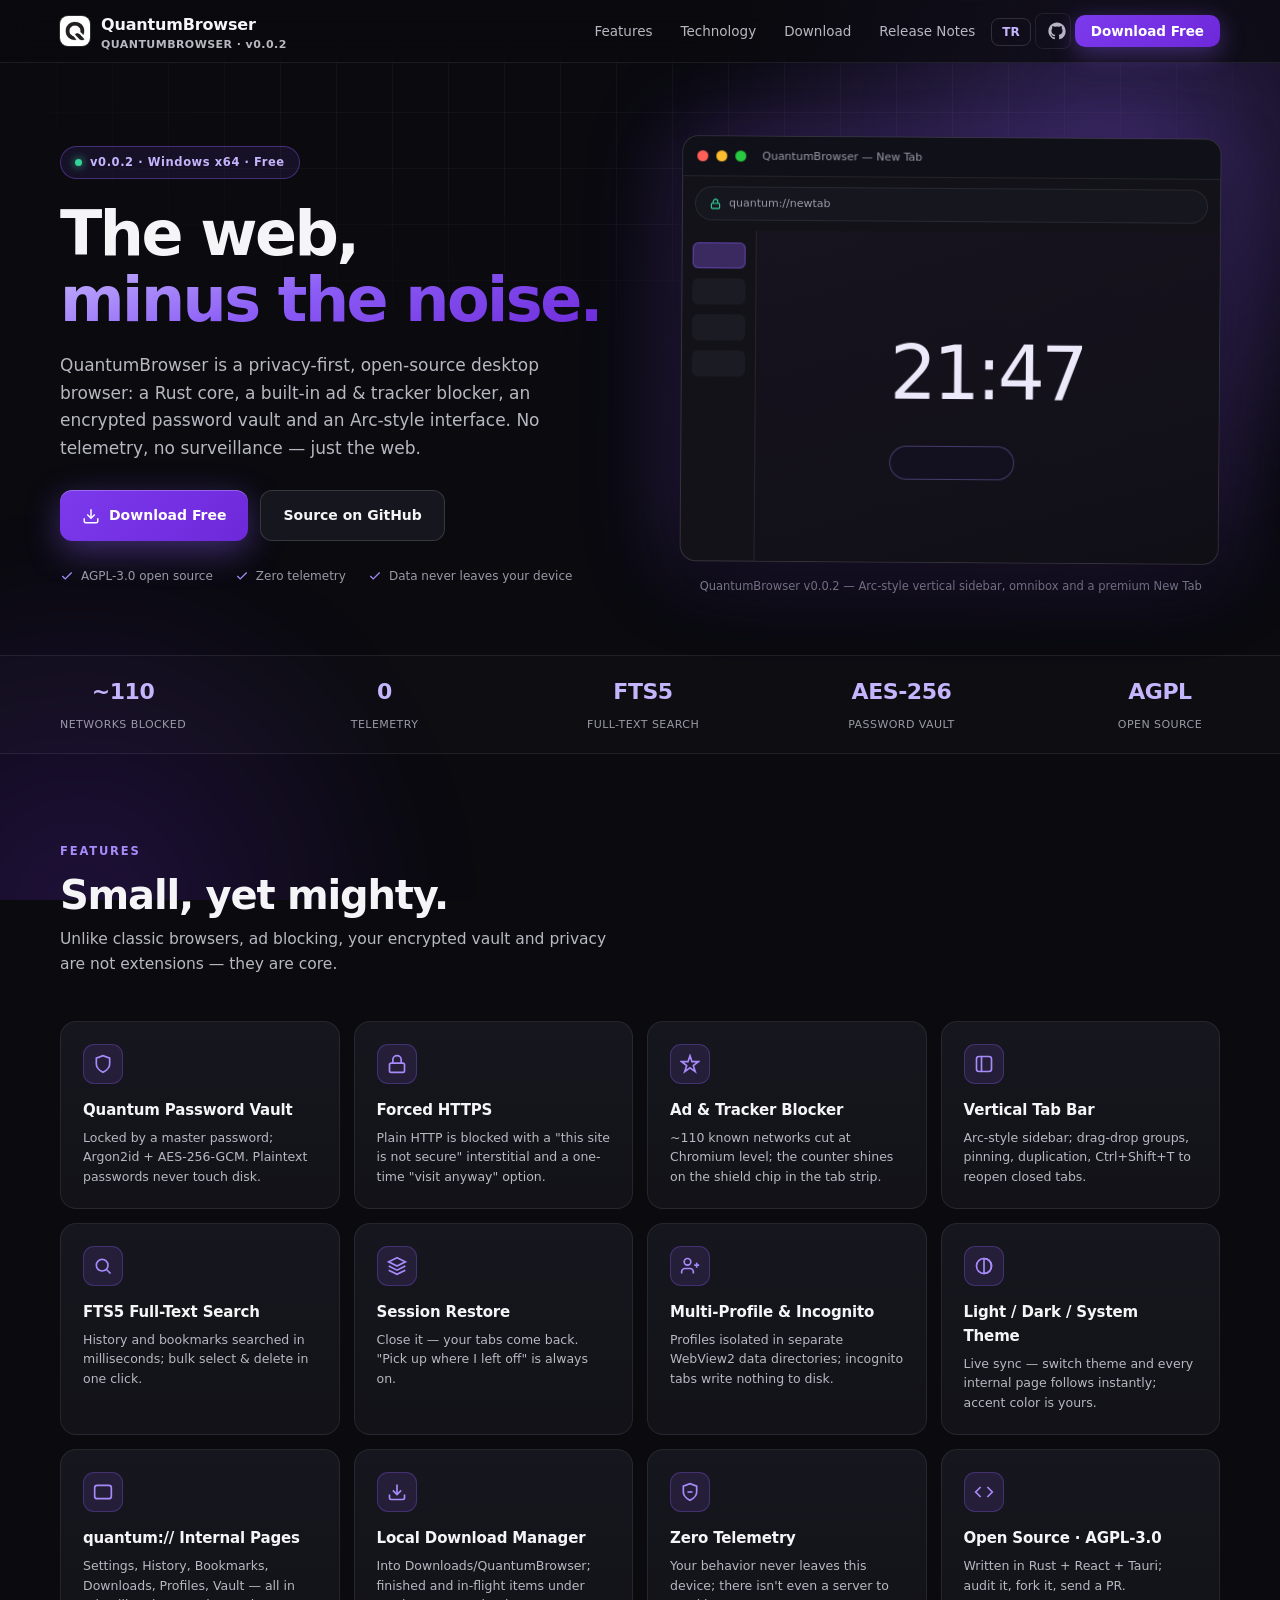
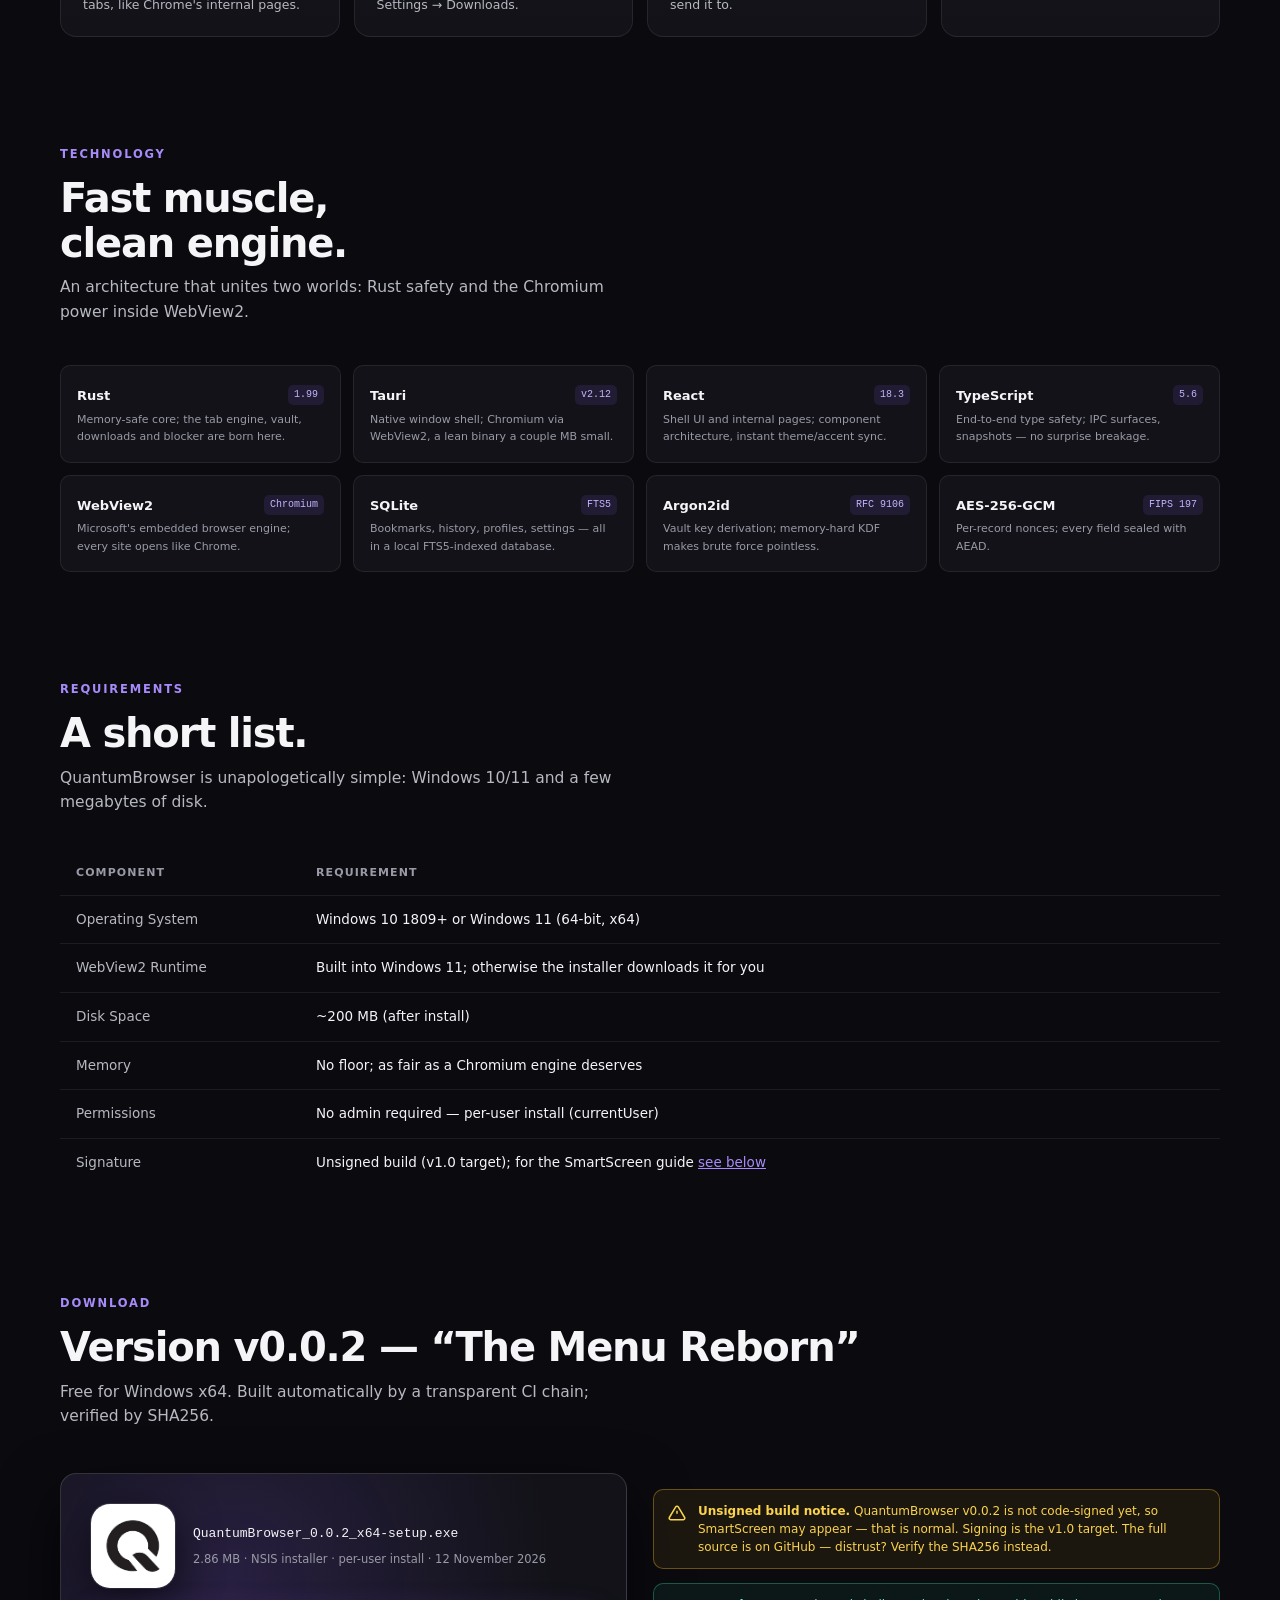
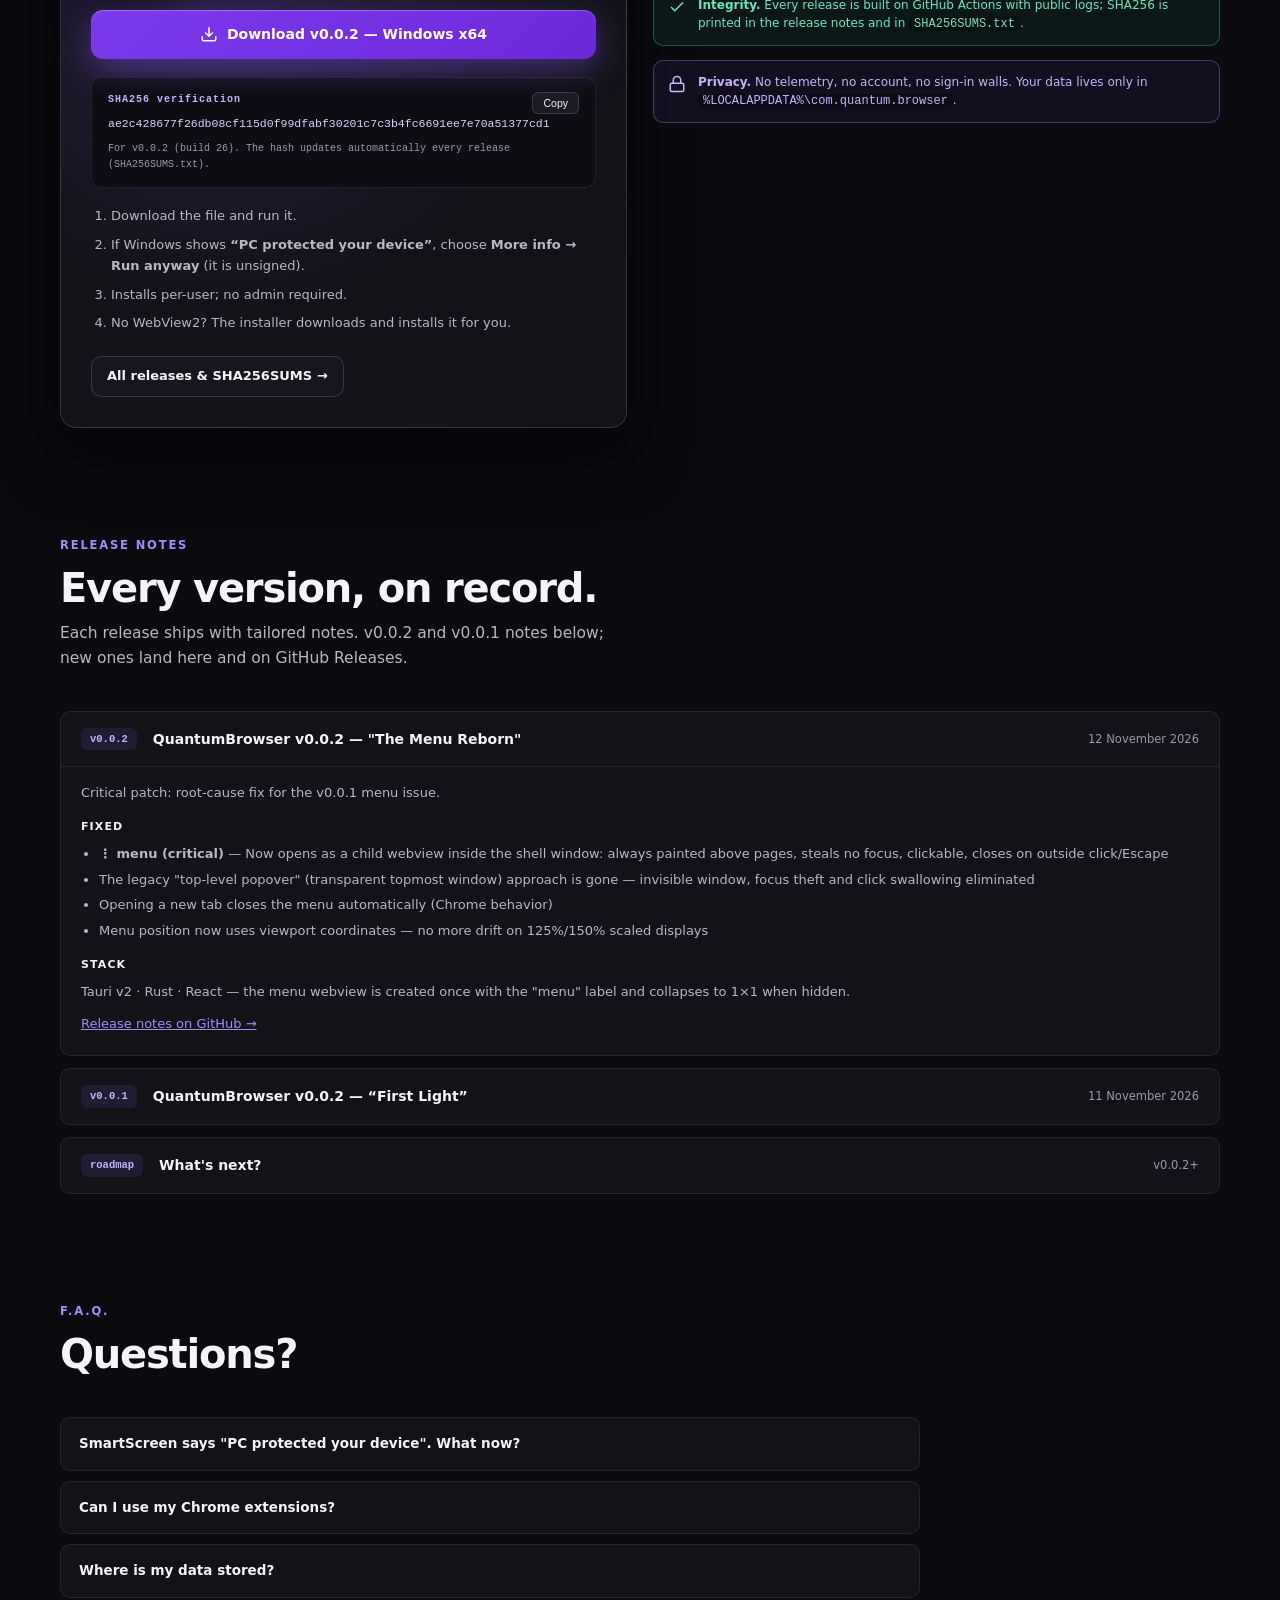
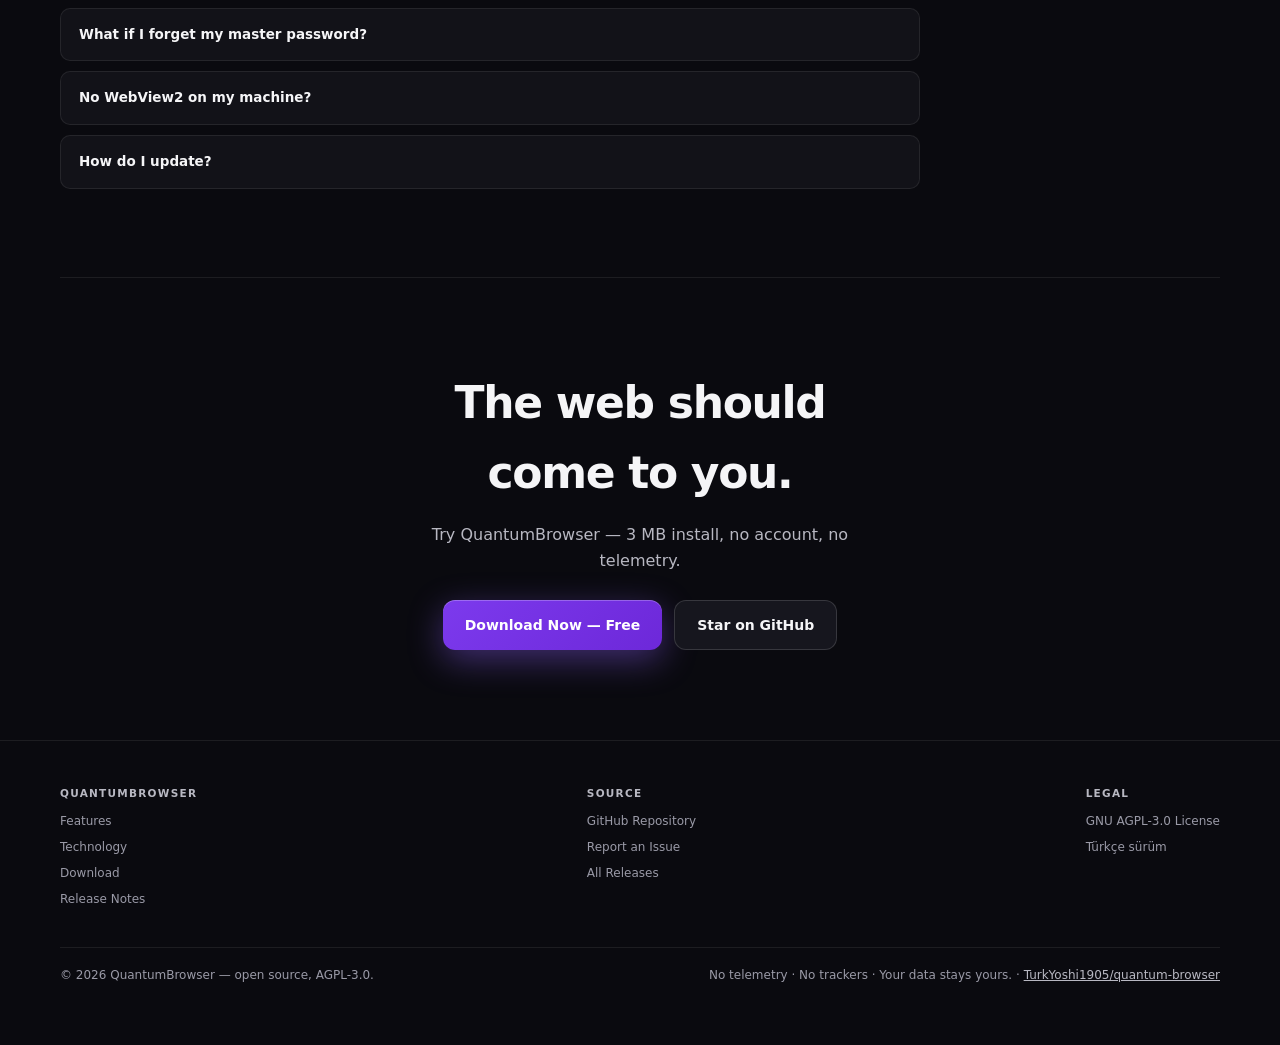
==== commit 5c1854bc: "site: v0.0.2 indirme metinleri + SHA256 (ae2c4286...) gercek hash + release linki; kalan 0.0.1 refer" ====
--- a/en/index.html
+++ b/en/index.html
@@ -103,7 +103,7 @@
           </div>
         </div>
       </div>
-      <p class="shot-caption">QuantumBrowser v0.0.1 — Arc-style vertical sidebar, omnibox and a premium New Tab</p>
+      <p class="shot-caption">QuantumBrowser v0.0.2 — Arc-style vertical sidebar, omnibox and a premium New Tab</p>
     </div>
   </div>
 </div>
@@ -193,7 +193,7 @@
           <img class="exe-icon" src="../varliklar/logo.png" alt="QuantumBrowser .exe icon" width="84" height="84" />
           <div>
             <div class="exe-name">QuantumBrowser_0.0.2_x64-setup.exe</div>
-            <div class="exe-meta">≈2.9 MB · NSIS installer · per-user install · 12 November 2026</div>
+            <div class="exe-meta">2.86 MB · NSIS installer · per-user install · 12 November 2026</div>
           </div>
         </div>
         <a class="btn btn-primary" style="width: 100%; justify-content: center;" href="https://github.com/TurkYoshi1905/quantum-browser/releases/latest/download/QuantumBrowser_0.0.2_x64-setup.exe">
@@ -202,8 +202,8 @@
         </a>
         <div class="sha-box">
           <b>SHA256 verification <button class="copy-btn" id="copy-sha" type="button">Copy</button></b>
-          <code id="sha-text">Will be updated after the 0.0.2 release — hash changes every build; see SHA256SUMS.txt</code>
-          <span style="display:block; margin-top:8px; font-size:10px; color: var(--faint)">For v0.0.1 (build 25). The hash updates automatically every release (SHA256SUMS.txt).</span>
+          <code id="sha-text">ae2c428677f26db08cf115d0f99dfabf30201c7c3b4fc6691ee7e70a51377cd1</code>
+          <span style="display:block; margin-top:8px; font-size:10px; color: var(--faint)">For v0.0.2 (build 26). The hash updates automatically every release (SHA256SUMS.txt).</span>
         </div>
         <ol class="steps">
           <li>Download the file and run it.</li>
@@ -216,7 +216,7 @@
       <div>
         <div class="callout">
           <svg width="18" height="18" viewBox="0 0 24 24" fill="none" stroke="currentColor" stroke-width="2" aria-hidden="true" style="flex: 0 0 auto; margin-top: 2px"><path d="M10.29 3.86L1.82 18a2 2 0 0 0 1.71 3h16.94a2 2 0 0 0 1.71-3L13.71 3.86a2 2 0 0 0-3.42 0z"/><line x1="12" y1="9" x2="12" y2="13"/><line x1="12" y1="17" x2="12.01" y2="17"/></svg>
-          <span><strong>Unsigned build notice.</strong> QuantumBrowser v0.0.1 is not code-signed yet, so SmartScreen may appear — that is normal. Signing is the v1.0 target. The full source is on GitHub — distrust? Verify the SHA256 instead.</span>
+          <span><strong>Unsigned build notice.</strong> QuantumBrowser v0.0.2 is not code-signed yet, so SmartScreen may appear — that is normal. Signing is the v1.0 target. The full source is on GitHub — distrust? Verify the SHA256 instead.</span>
         </div>
         <div class="callout green" style="margin-top: 14px;">
           <svg width="18" height="18" viewBox="0 0 24 24" fill="none" stroke="currentColor" stroke-width="2" aria-hidden="true" style="flex: 0 0 auto; margin-top: 2px"><path d="M20 6L9 17l-5-5"/></svg>
@@ -236,7 +236,7 @@
   <div class="container">
     <p class="eyebrow">Release Notes</p>
     <h2 class="section-title">Every version, on record.</h2>
-    <p class="section-sub">Each release ships with tailored notes. v0.0.1's full notes below; new ones land here and on GitHub Releases.</p>
+    <p class="section-sub">Each release ships with tailored notes. v0.0.2 and v0.0.1 notes below; new ones land here and on GitHub Releases.</p>
 
     <div class="notes">
       <details class="note" open>
@@ -256,7 +256,7 @@
         </div>
       </details>
       <details class="note">
-        <summary><span class="tag">v0.0.1</span> QuantumBrowser v0.0.1 — “First Light” <span class="date">11 November 2026</span></summary>
+        <summary><span class="tag">v0.0.1</span> QuantumBrowser v0.0.2 — “First Light” <span class="date">11 November 2026</span></summary>
         <div class="note-body">
           <p>First public release. Built on Rust + Tauri v2 + React; ad blocking, vault and privacy are core.</p>
           <h3>New</h3>
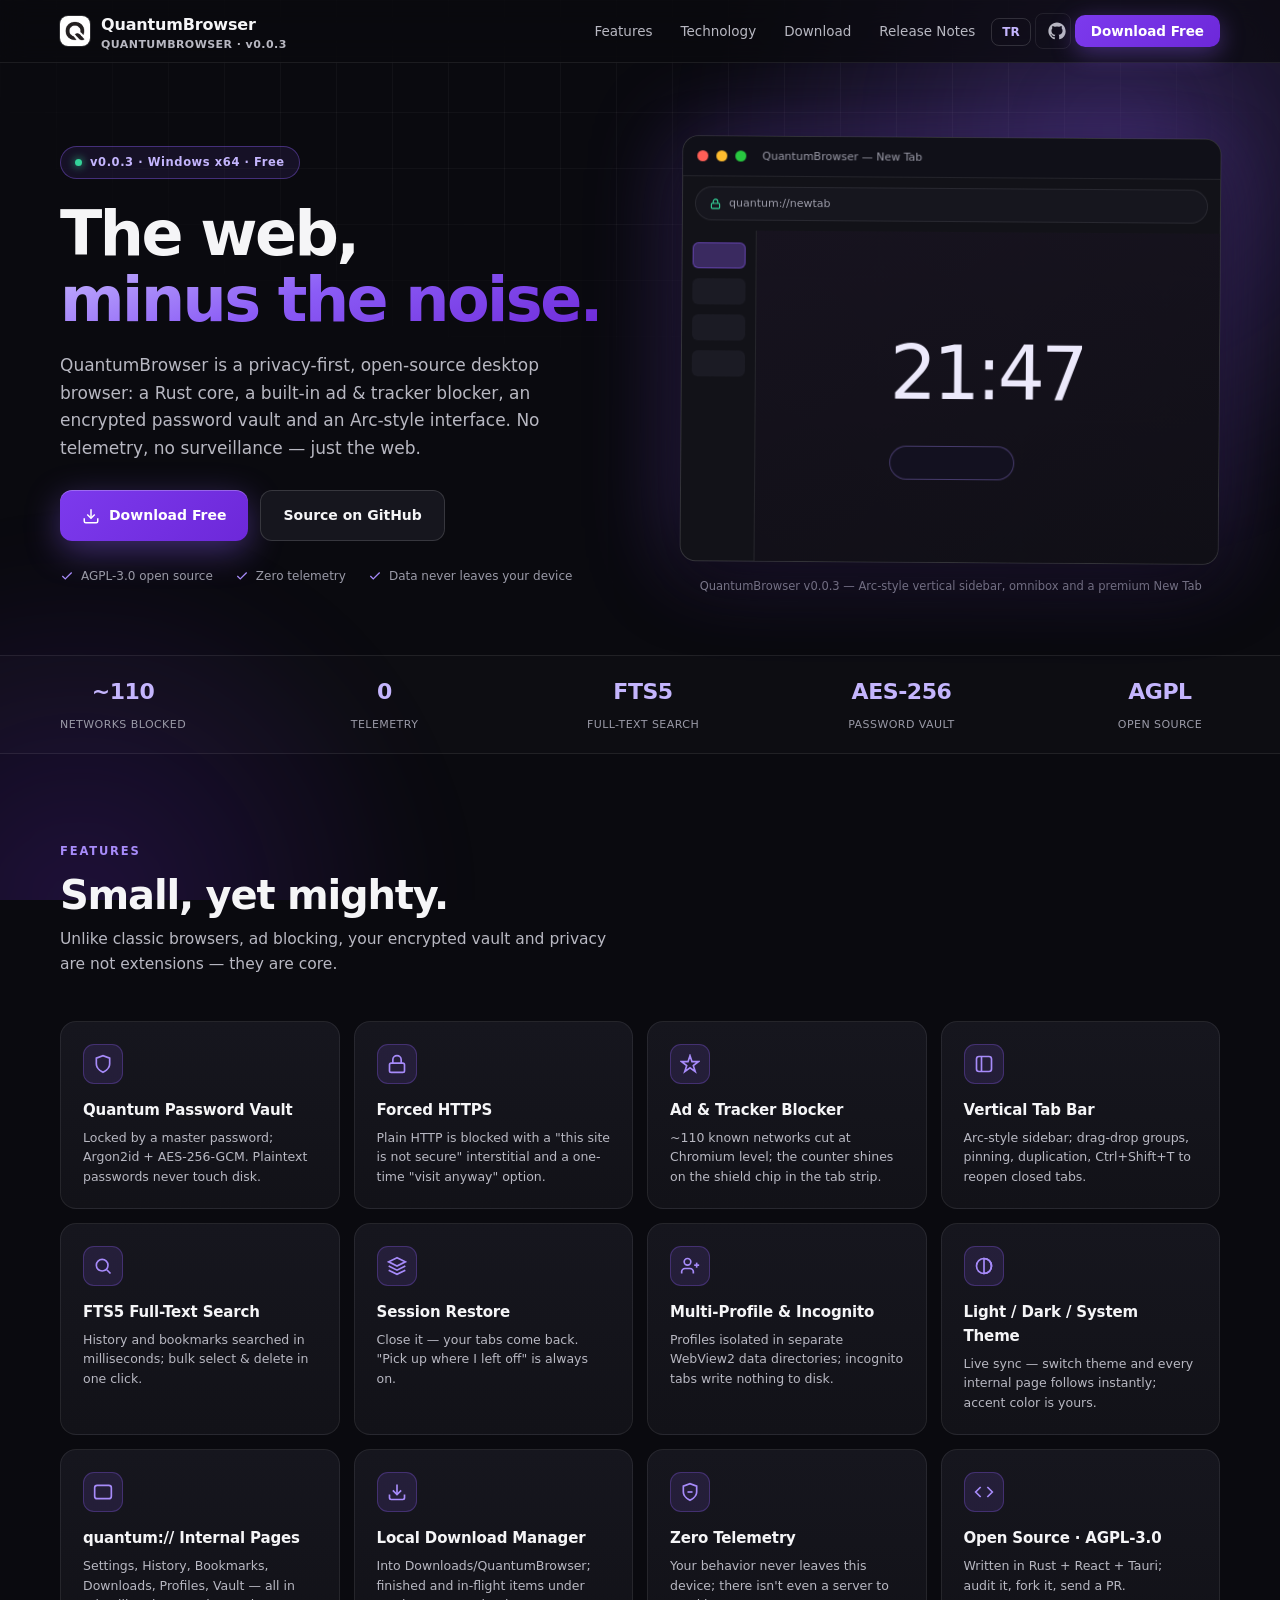
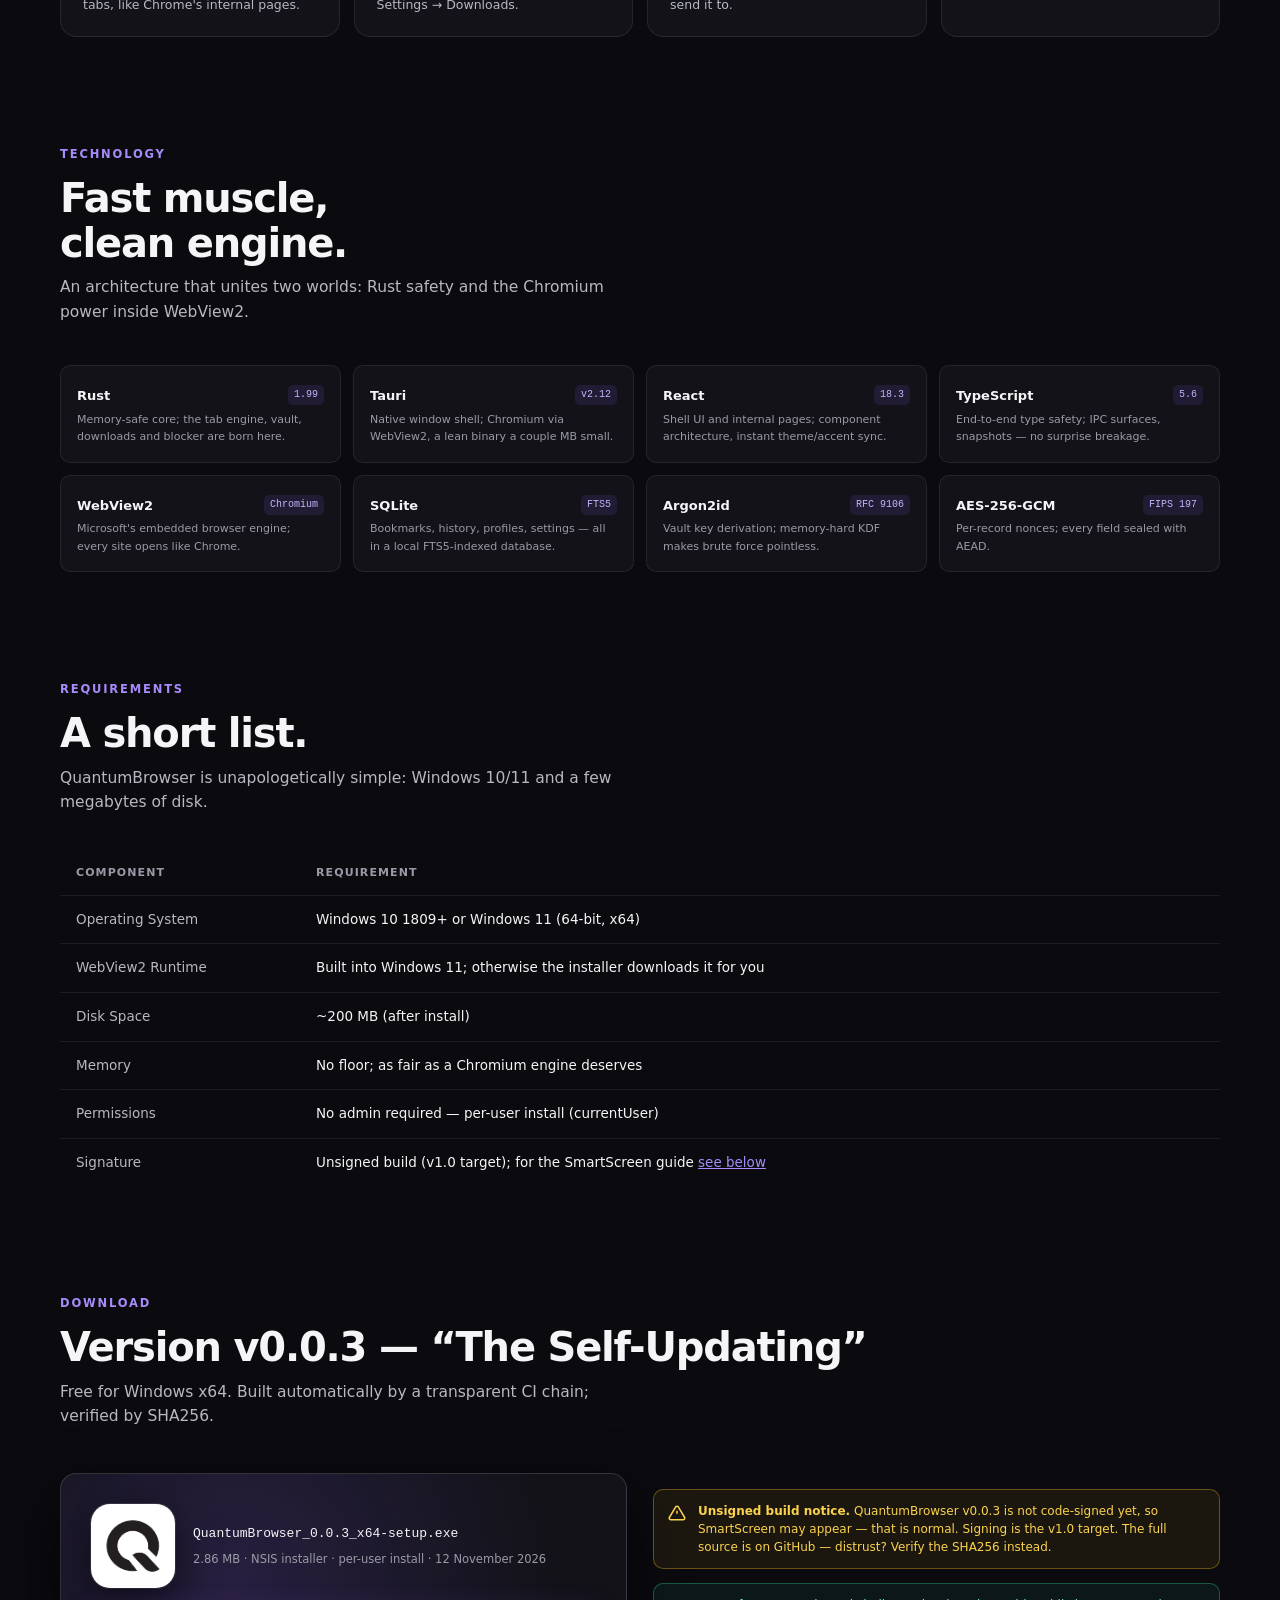
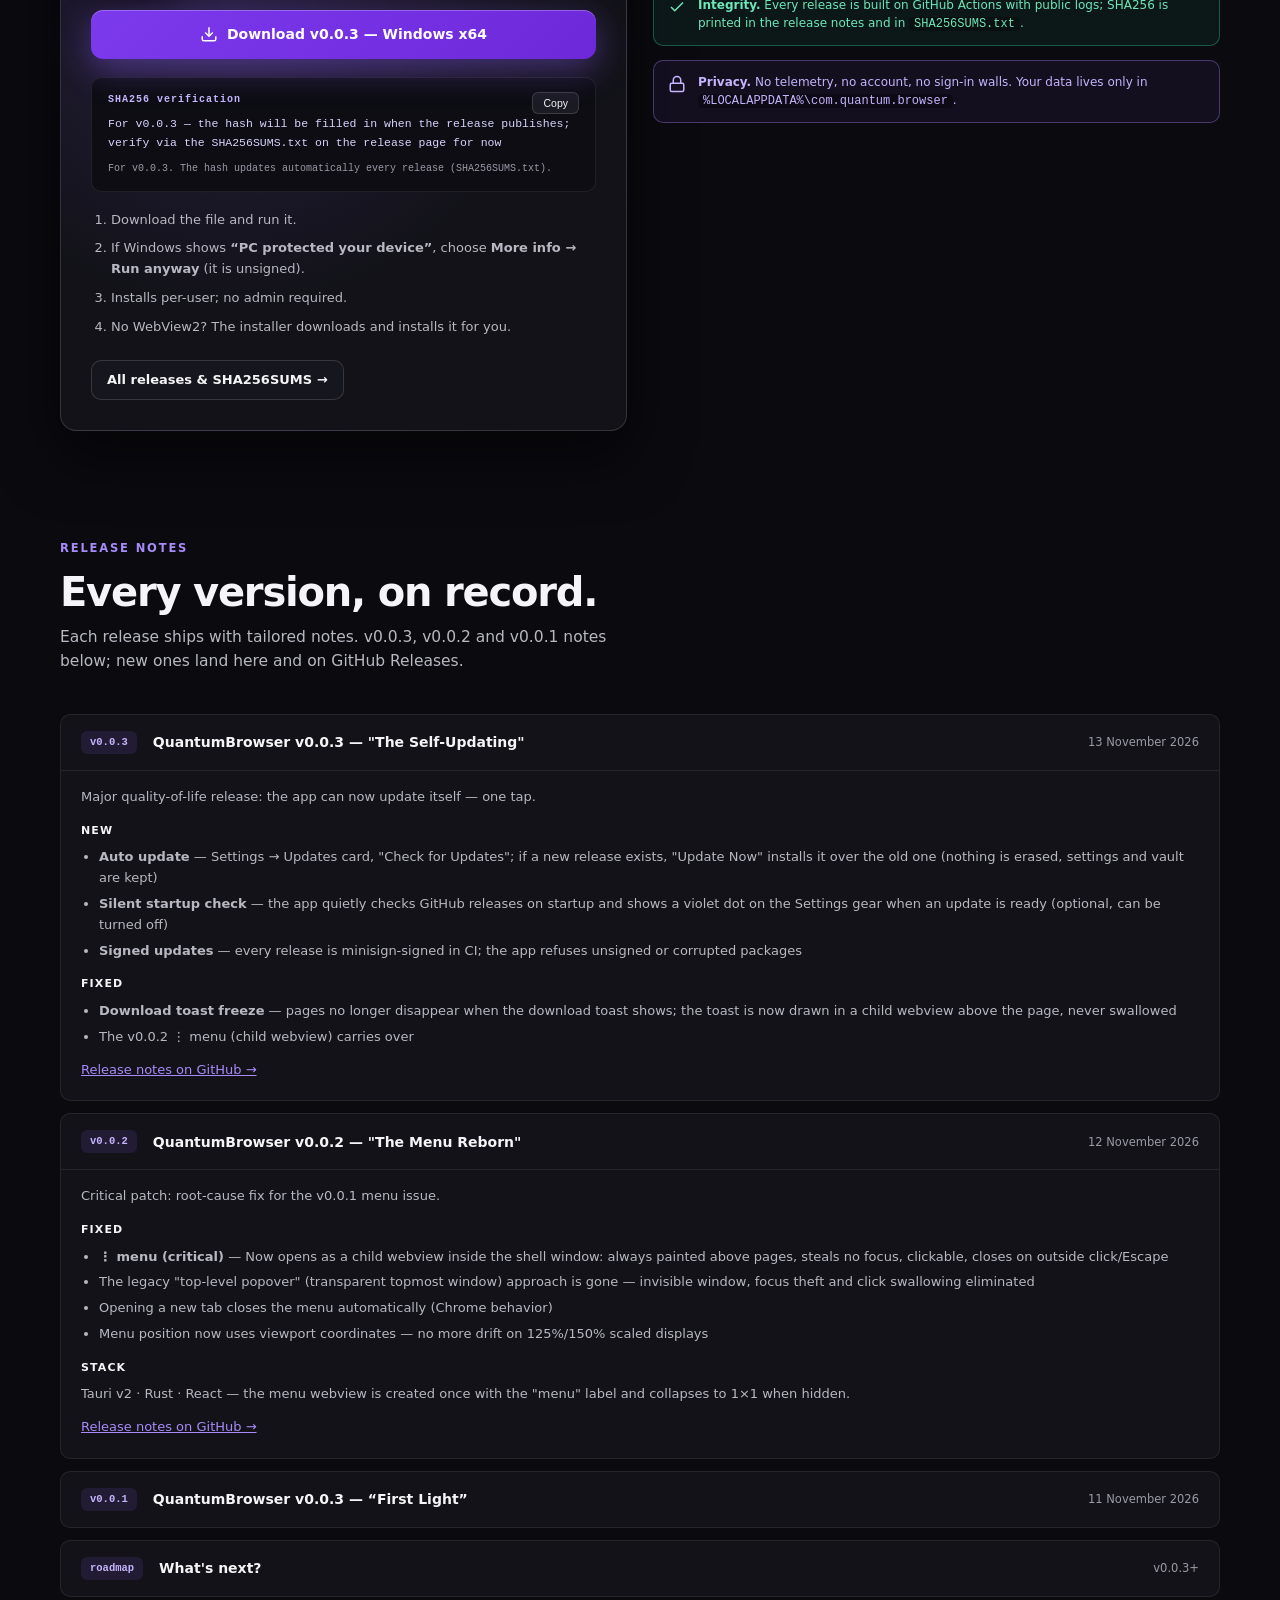
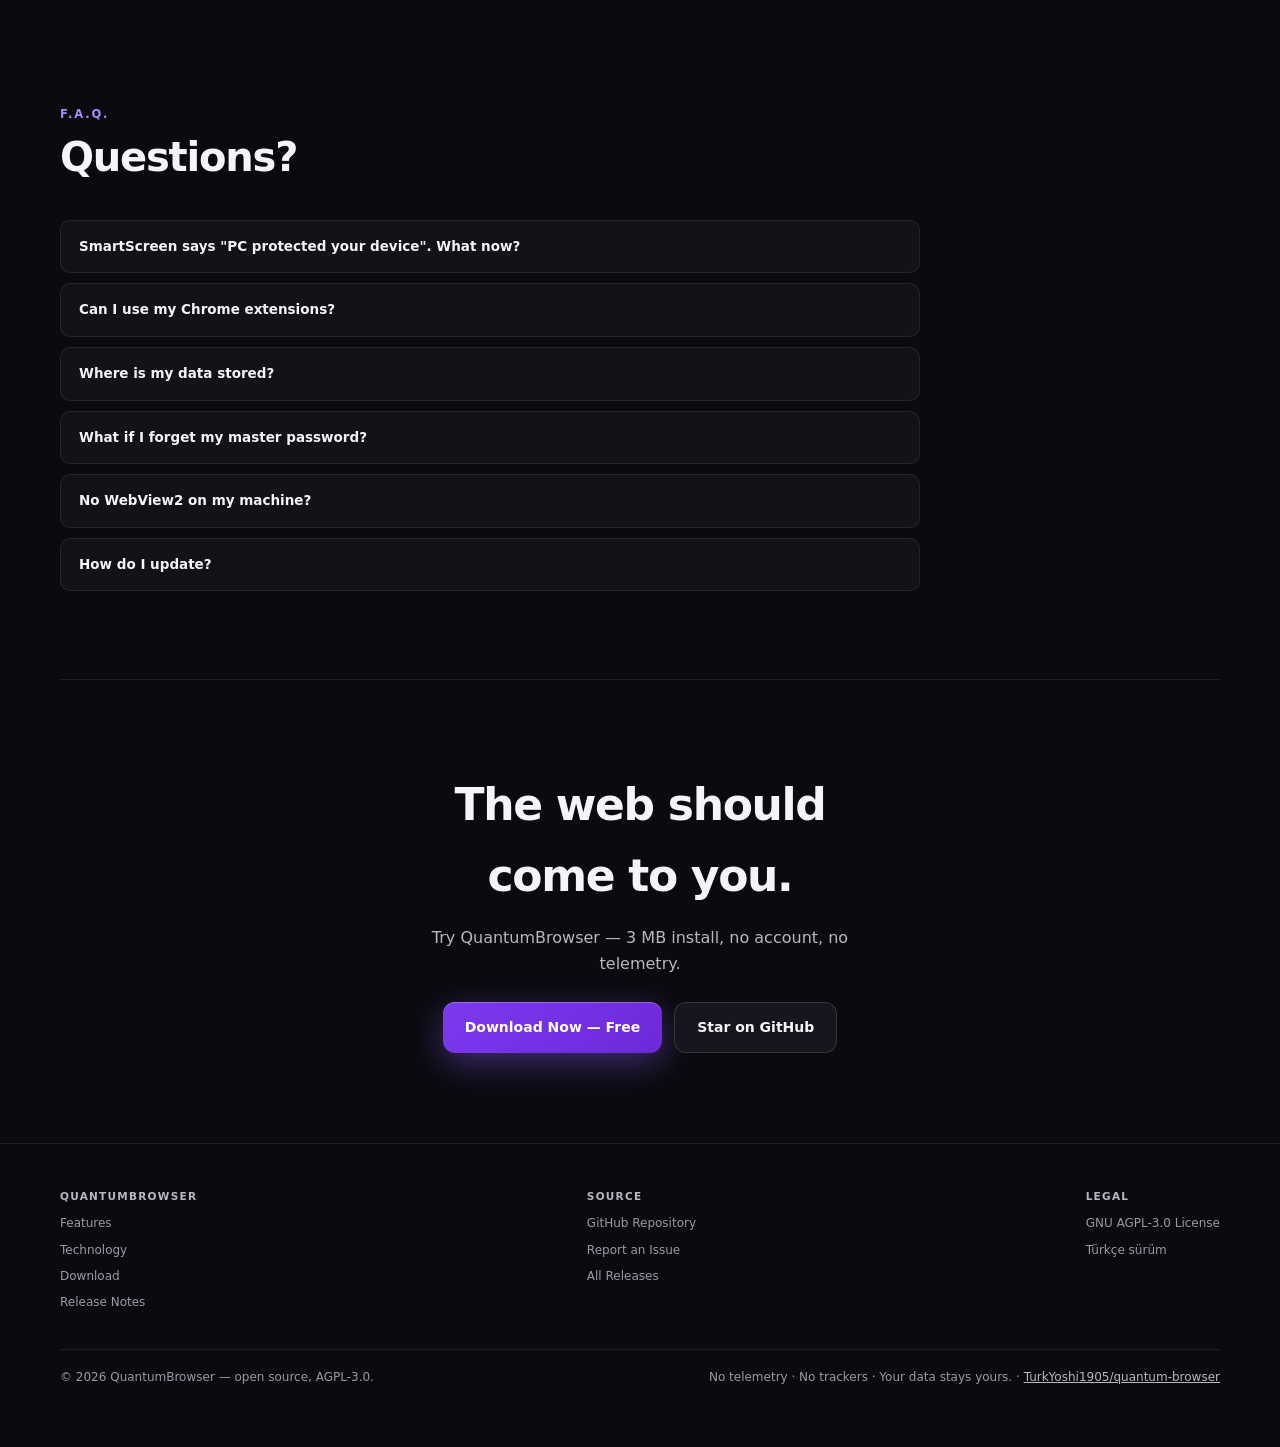
==== commit e5df177c: "site: v0.0.3 - Kendini Guncelleyen surum notlari, indirme linki, SHA256 placeholder, TR+EN" ====
--- a/en/index.html
+++ b/en/index.html
@@ -31,7 +31,7 @@
   <div class="container nav-inner">
     <a class="brand" href="../index.html" hreflang="tr" lang="tr">
       <img src="../varliklar/logo.png" alt="QuantumBrowser logo" width="30" height="30" />
-      <span>QuantumBrowser<small>QUANTUMBROWSER · v0.0.2</small></span>
+      <span>QuantumBrowser<small>QUANTUMBROWSER · v0.0.3</small></span>
     </a>
     <ul class="nav-links">
       <li><a href="#features">Features</a></li>
@@ -61,7 +61,7 @@
 <div class="container hero">
   <div class="hero-grid">
     <div>
-      <span class="badge"><span class="dot"></span>v0.0.2 · Windows x64 · Free</span>
+      <span class="badge"><span class="dot"></span>v0.0.3 · Windows x64 · Free</span>
       <h1 class="hero-title">The web,<br /><span class="accent">minus the noise.</span></h1>
       <p class="hero-sub">QuantumBrowser is a privacy-first, open-source desktop browser: a Rust core, a built-in ad &amp; tracker blocker, an encrypted password vault and an Arc-style interface. No telemetry, no surveillance — just the web.</p>
       <div class="hero-ctas">
@@ -103,7 +103,7 @@
           </div>
         </div>
       </div>
-      <p class="shot-caption">QuantumBrowser v0.0.2 — Arc-style vertical sidebar, omnibox and a premium New Tab</p>
+      <p class="shot-caption">QuantumBrowser v0.0.3 — Arc-style vertical sidebar, omnibox and a premium New Tab</p>
     </div>
   </div>
 </div>
@@ -185,25 +185,25 @@
 <section id="download" style="padding-top: 20px;">
   <div class="container">
     <p class="eyebrow">Download</p>
-    <h2 class="section-title">Version v0.0.2 — “The Menu Reborn”</h2>
+    <h2 class="section-title">Version v0.0.3 — “The Self-Updating”</h2>
     <p class="section-sub">Free for Windows x64. Built automatically by a transparent CI chain; verified by SHA256.</p>
     <div class="download-wrap">
       <div class="exe-card">
         <div class="exe-head">
           <img class="exe-icon" src="../varliklar/logo.png" alt="QuantumBrowser .exe icon" width="84" height="84" />
           <div>
-            <div class="exe-name">QuantumBrowser_0.0.2_x64-setup.exe</div>
+            <div class="exe-name">QuantumBrowser_0.0.3_x64-setup.exe</div>
             <div class="exe-meta">2.86 MB · NSIS installer · per-user install · 12 November 2026</div>
           </div>
         </div>
-        <a class="btn btn-primary" style="width: 100%; justify-content: center;" href="https://github.com/TurkYoshi1905/quantum-browser/releases/latest/download/QuantumBrowser_0.0.2_x64-setup.exe">
+        <a class="btn btn-primary" style="width: 100%; justify-content: center;" href="https://github.com/TurkYoshi1905/quantum-browser/releases/latest/download/QuantumBrowser_0.0.3_x64-setup.exe">
           <svg width="18" height="18" viewBox="0 0 24 24" fill="none" stroke="currentColor" stroke-width="2" aria-hidden="true"><path d="M21 15v4a2 2 0 0 1-2 2H5a2 2 0 0 1-2-2v-4"/><polyline points="7 10 12 15 17 10"/><line x1="12" y1="15" x2="12" y2="3"/></svg>
-          Download v0.0.2 — Windows x64
+          Download v0.0.3 — Windows x64
         </a>
         <div class="sha-box">
           <b>SHA256 verification <button class="copy-btn" id="copy-sha" type="button">Copy</button></b>
-          <code id="sha-text">ae2c428677f26db08cf115d0f99dfabf30201c7c3b4fc6691ee7e70a51377cd1</code>
-          <span style="display:block; margin-top:8px; font-size:10px; color: var(--faint)">For v0.0.2 (build 26). The hash updates automatically every release (SHA256SUMS.txt).</span>
+          <code id="sha-text">For v0.0.3 — the hash will be filled in when the release publishes; verify via the SHA256SUMS.txt on the release page for now</code>
+          <span style="display:block; margin-top:8px; font-size:10px; color: var(--faint)">For v0.0.3. The hash updates automatically every release (SHA256SUMS.txt).</span>
         </div>
         <ol class="steps">
           <li>Download the file and run it.</li>
@@ -216,7 +216,7 @@
       <div>
         <div class="callout">
           <svg width="18" height="18" viewBox="0 0 24 24" fill="none" stroke="currentColor" stroke-width="2" aria-hidden="true" style="flex: 0 0 auto; margin-top: 2px"><path d="M10.29 3.86L1.82 18a2 2 0 0 0 1.71 3h16.94a2 2 0 0 0 1.71-3L13.71 3.86a2 2 0 0 0-3.42 0z"/><line x1="12" y1="9" x2="12" y2="13"/><line x1="12" y1="17" x2="12.01" y2="17"/></svg>
-          <span><strong>Unsigned build notice.</strong> QuantumBrowser v0.0.2 is not code-signed yet, so SmartScreen may appear — that is normal. Signing is the v1.0 target. The full source is on GitHub — distrust? Verify the SHA256 instead.</span>
+          <span><strong>Unsigned build notice.</strong> QuantumBrowser v0.0.3 is not code-signed yet, so SmartScreen may appear — that is normal. Signing is the v1.0 target. The full source is on GitHub — distrust? Verify the SHA256 instead.</span>
         </div>
         <div class="callout green" style="margin-top: 14px;">
           <svg width="18" height="18" viewBox="0 0 24 24" fill="none" stroke="currentColor" stroke-width="2" aria-hidden="true" style="flex: 0 0 auto; margin-top: 2px"><path d="M20 6L9 17l-5-5"/></svg>
@@ -236,9 +236,27 @@
   <div class="container">
     <p class="eyebrow">Release Notes</p>
     <h2 class="section-title">Every version, on record.</h2>
-    <p class="section-sub">Each release ships with tailored notes. v0.0.2 and v0.0.1 notes below; new ones land here and on GitHub Releases.</p>
+    <p class="section-sub">Each release ships with tailored notes. v0.0.3, v0.0.2 and v0.0.1 notes below; new ones land here and on GitHub Releases.</p>
 
     <div class="notes">
+      <details class="note" open>
+        <summary><span class="tag">v0.0.3</span> QuantumBrowser v0.0.3 — "The Self-Updating" <span class="date">13 November 2026</span></summary>
+        <div class="note-body">
+          <p>Major quality-of-life release: the app can now update itself — one tap.</p>
+          <h3>New</h3>
+          <ul>
+            <li><strong>Auto update</strong> — Settings → Updates card, "Check for Updates"; if a new release exists, "Update Now" installs it over the old one (nothing is erased, settings and vault are kept)</li>
+            <li><strong>Silent startup check</strong> — the app quietly checks GitHub releases on startup and shows a violet dot on the Settings gear when an update is ready (optional, can be turned off)</li>
+            <li><strong>Signed updates</strong> — every release is minisign-signed in CI; the app refuses unsigned or corrupted packages</li>
+          </ul>
+          <h3>Fixed</h3>
+          <ul>
+            <li><strong>Download toast freeze</strong> — pages no longer disappear when the download toast shows; the toast is now drawn in a child webview above the page, never swallowed</li>
+            <li>The v0.0.2 ⋮ menu (child webview) carries over</li>
+          </ul>
+          <p style="margin-top: 12px;"><a href="https://github.com/TurkYoshi1905/quantum-browser/releases/tag/v0.0.3" target="_blank" rel="noreferrer" style="color: var(--accent-2)">Release notes on GitHub →</a></p>
+        </div>
+      </details>
       <details class="note" open>
         <summary><span class="tag">v0.0.2</span> QuantumBrowser v0.0.2 — "The Menu Reborn" <span class="date">12 November 2026</span></summary>
         <div class="note-body">
@@ -256,7 +274,7 @@
         </div>
       </details>
       <details class="note">
-        <summary><span class="tag">v0.0.1</span> QuantumBrowser v0.0.2 — “First Light” <span class="date">11 November 2026</span></summary>
+        <summary><span class="tag">v0.0.1</span> QuantumBrowser v0.0.3 — “First Light” <span class="date">11 November 2026</span></summary>
         <div class="note-body">
           <p>First public release. Built on Rust + Tauri v2 + React; ad blocking, vault and privacy are core.</p>
           <h3>New</h3>
@@ -290,7 +308,7 @@
         </div>
       </details>
       <details class="note">
-        <summary><span class="tag">roadmap</span> What's next? <span class="date">v0.0.2+</span></summary>
+        <summary><span class="tag">roadmap</span> What's next? <span class="date">v0.0.3+</span></summary>
         <div class="note-body">
           <ul>
             <li>Code-signing (v1.0) and an auto-updater</li>
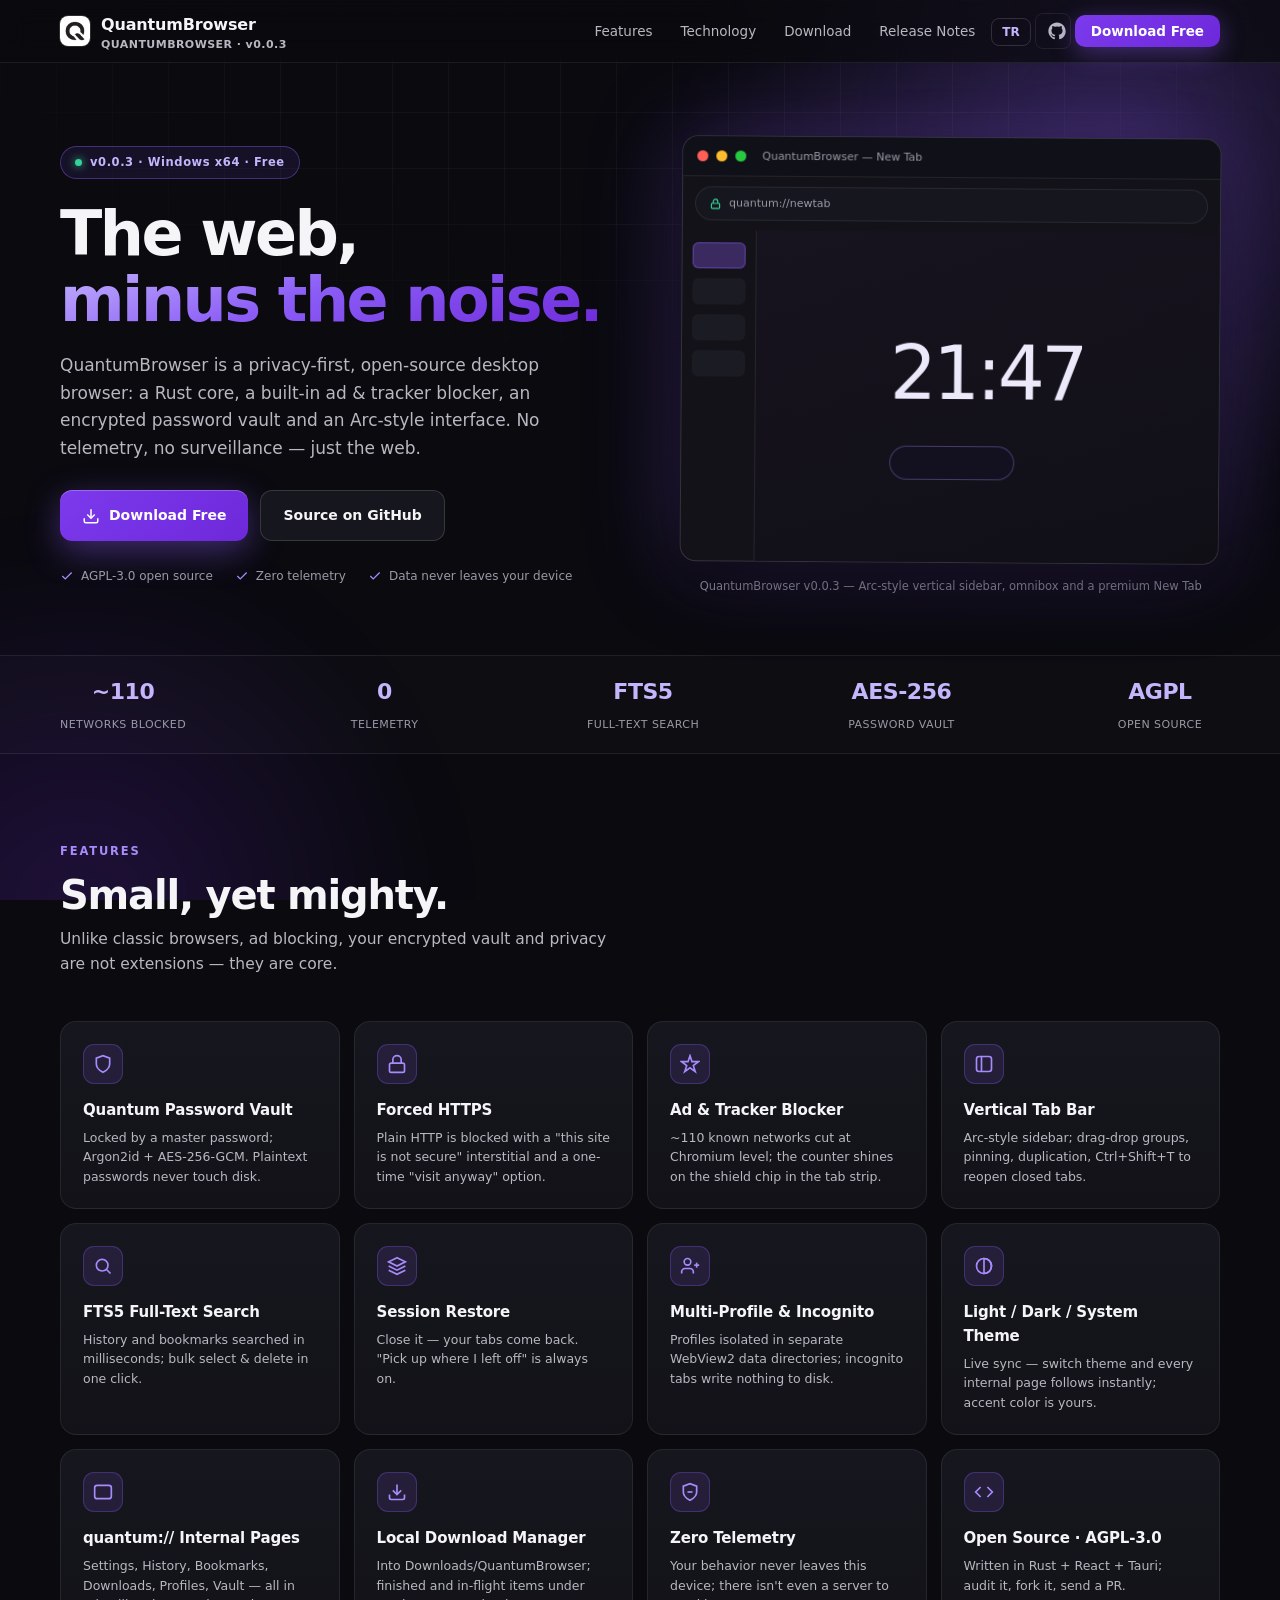
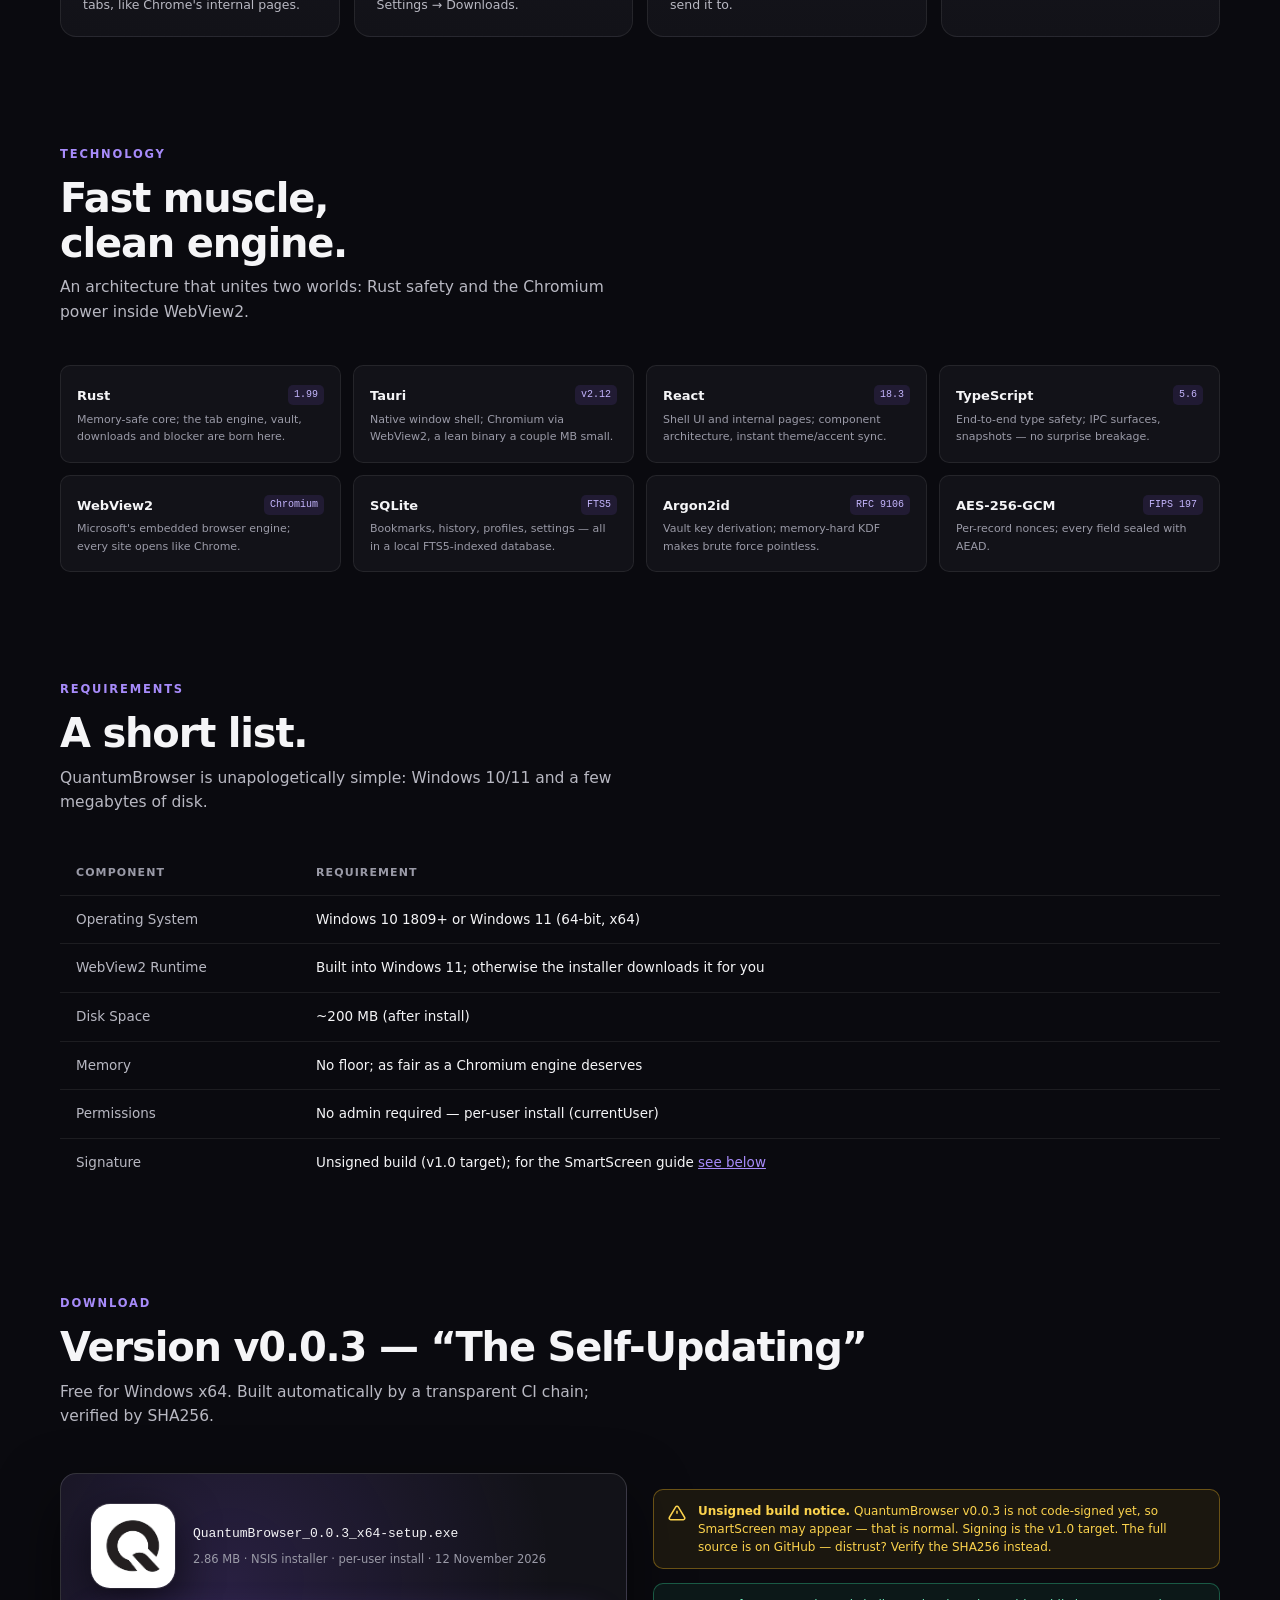
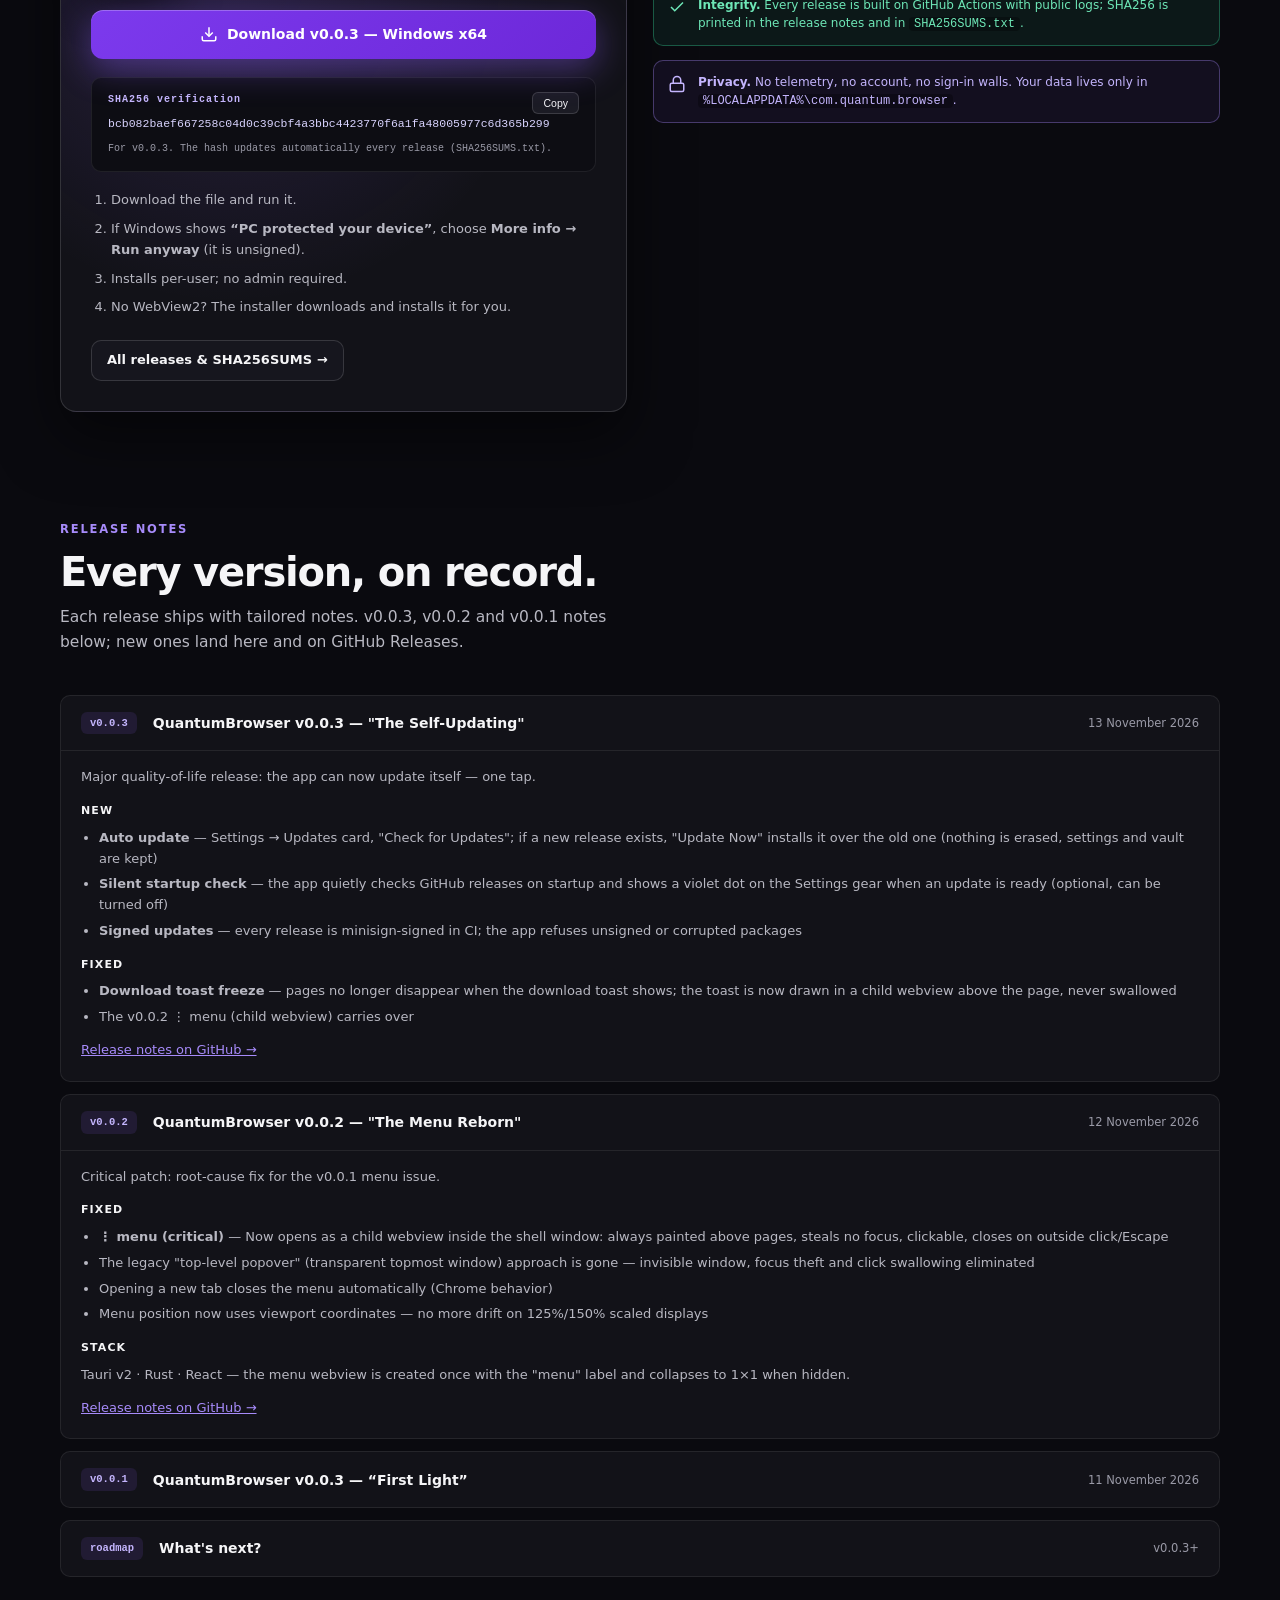
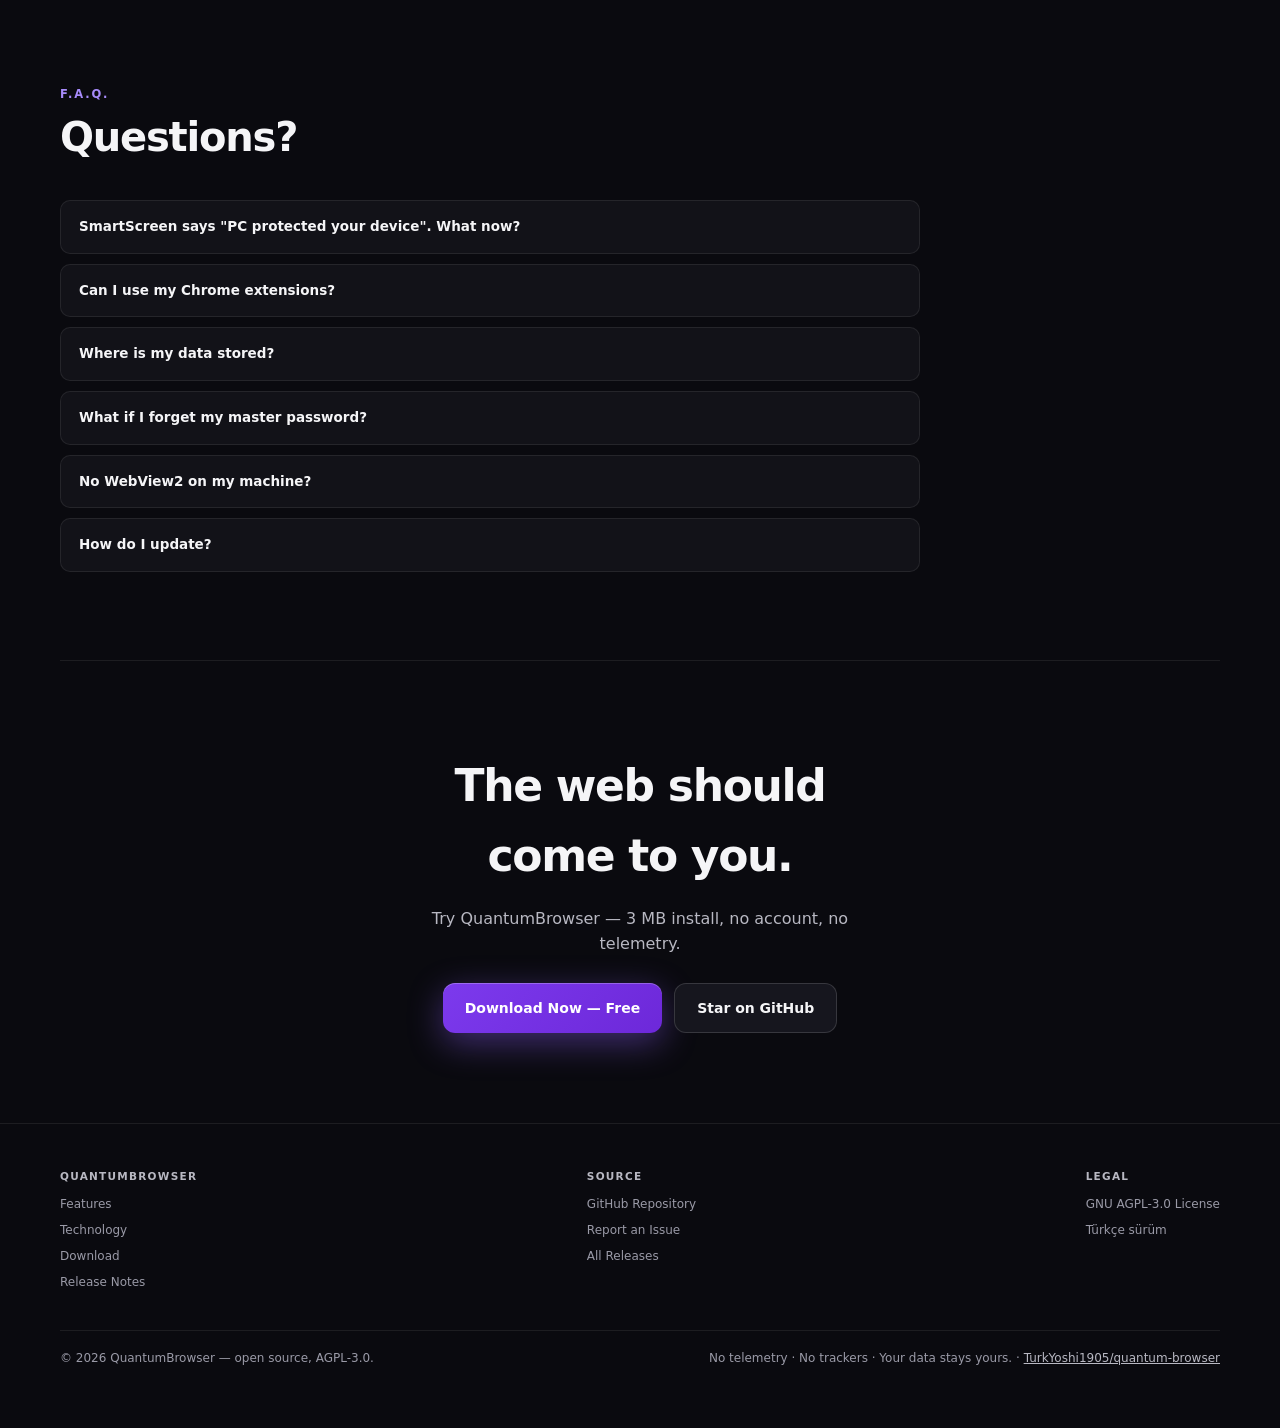
==== commit 546a4262: "site: SHA256 kutusu v0.0.3 build 30 dogrulanmis hash ile guncellendi" ====
--- a/en/index.html
+++ b/en/index.html
@@ -202,7 +202,7 @@
         </a>
         <div class="sha-box">
           <b>SHA256 verification <button class="copy-btn" id="copy-sha" type="button">Copy</button></b>
-          <code id="sha-text">For v0.0.3 — the hash will be filled in when the release publishes; verify via the SHA256SUMS.txt on the release page for now</code>
+          <code id="sha-text">bcb082baef667258c04d0c39cbf4a3bbc4423770f6a1fa48005977c6d365b299</code>
           <span style="display:block; margin-top:8px; font-size:10px; color: var(--faint)">For v0.0.3. The hash updates automatically every release (SHA256SUMS.txt).</span>
         </div>
         <ol class="steps">
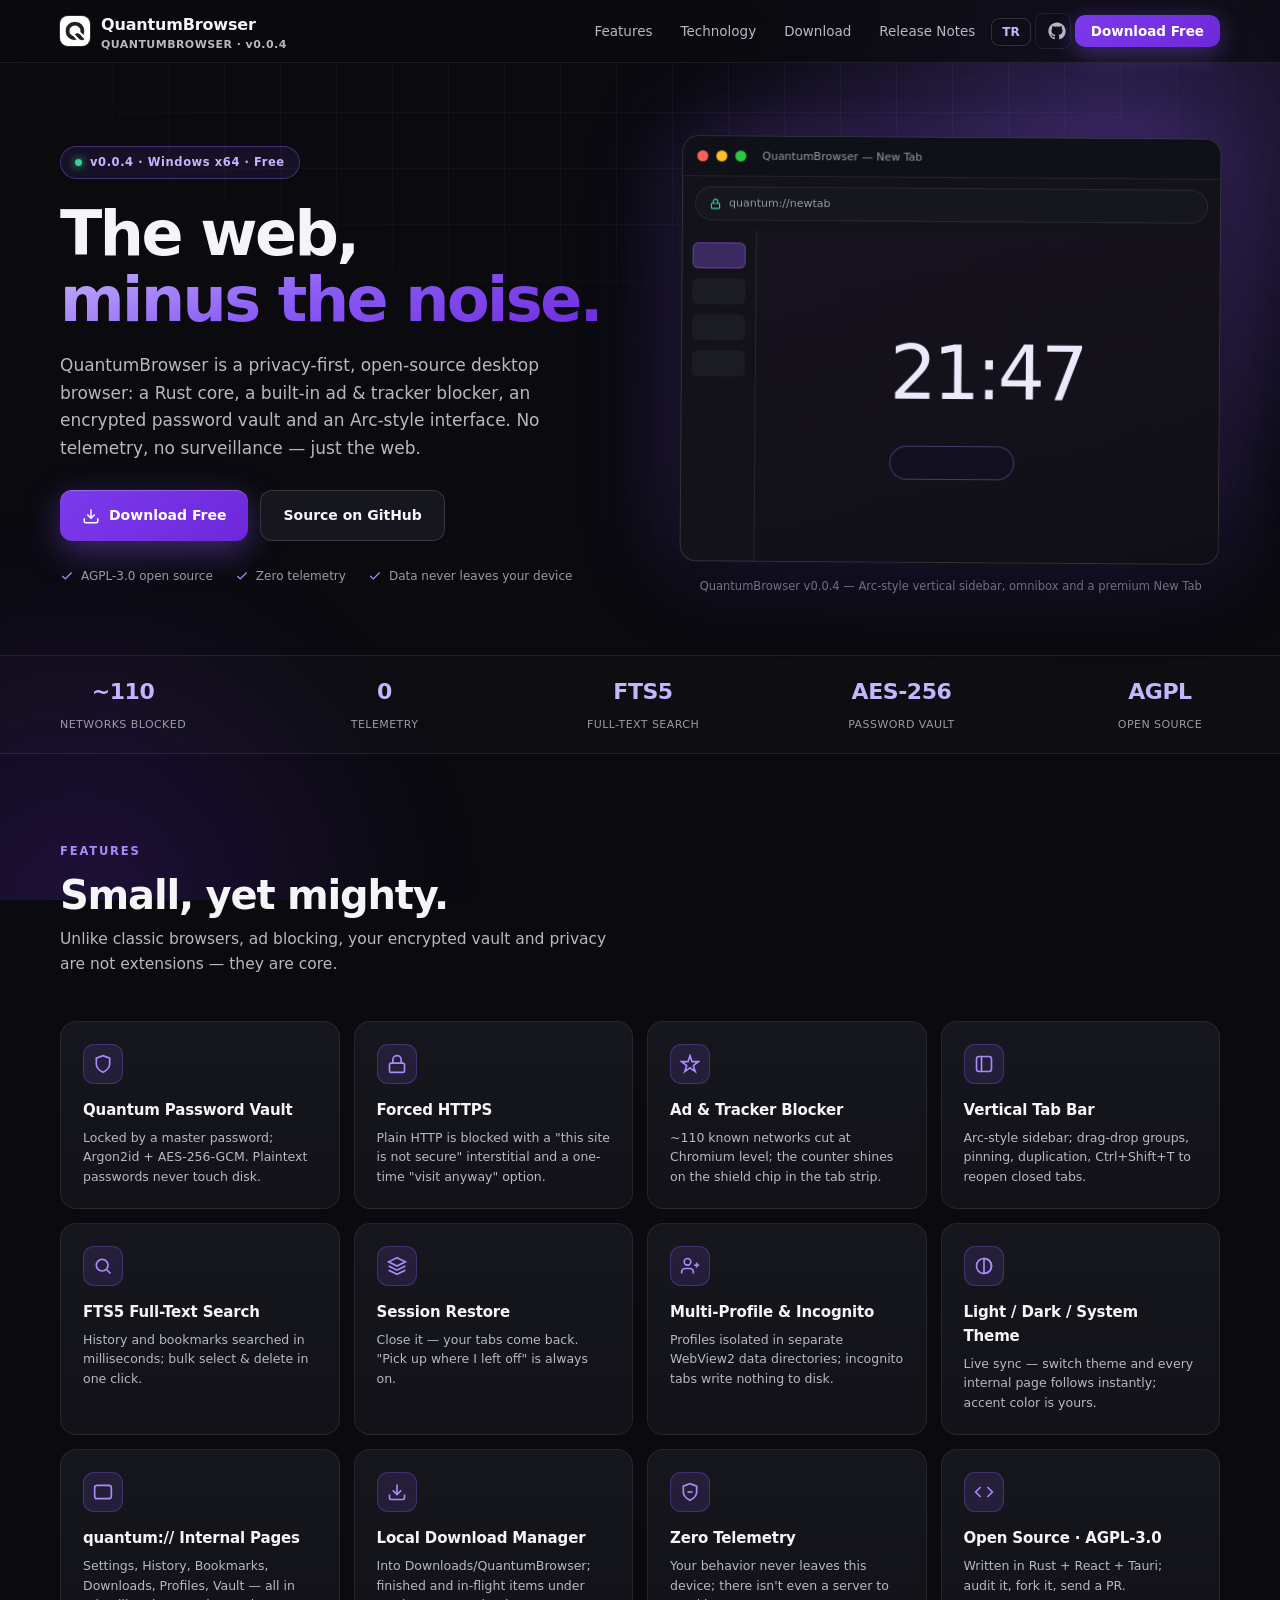
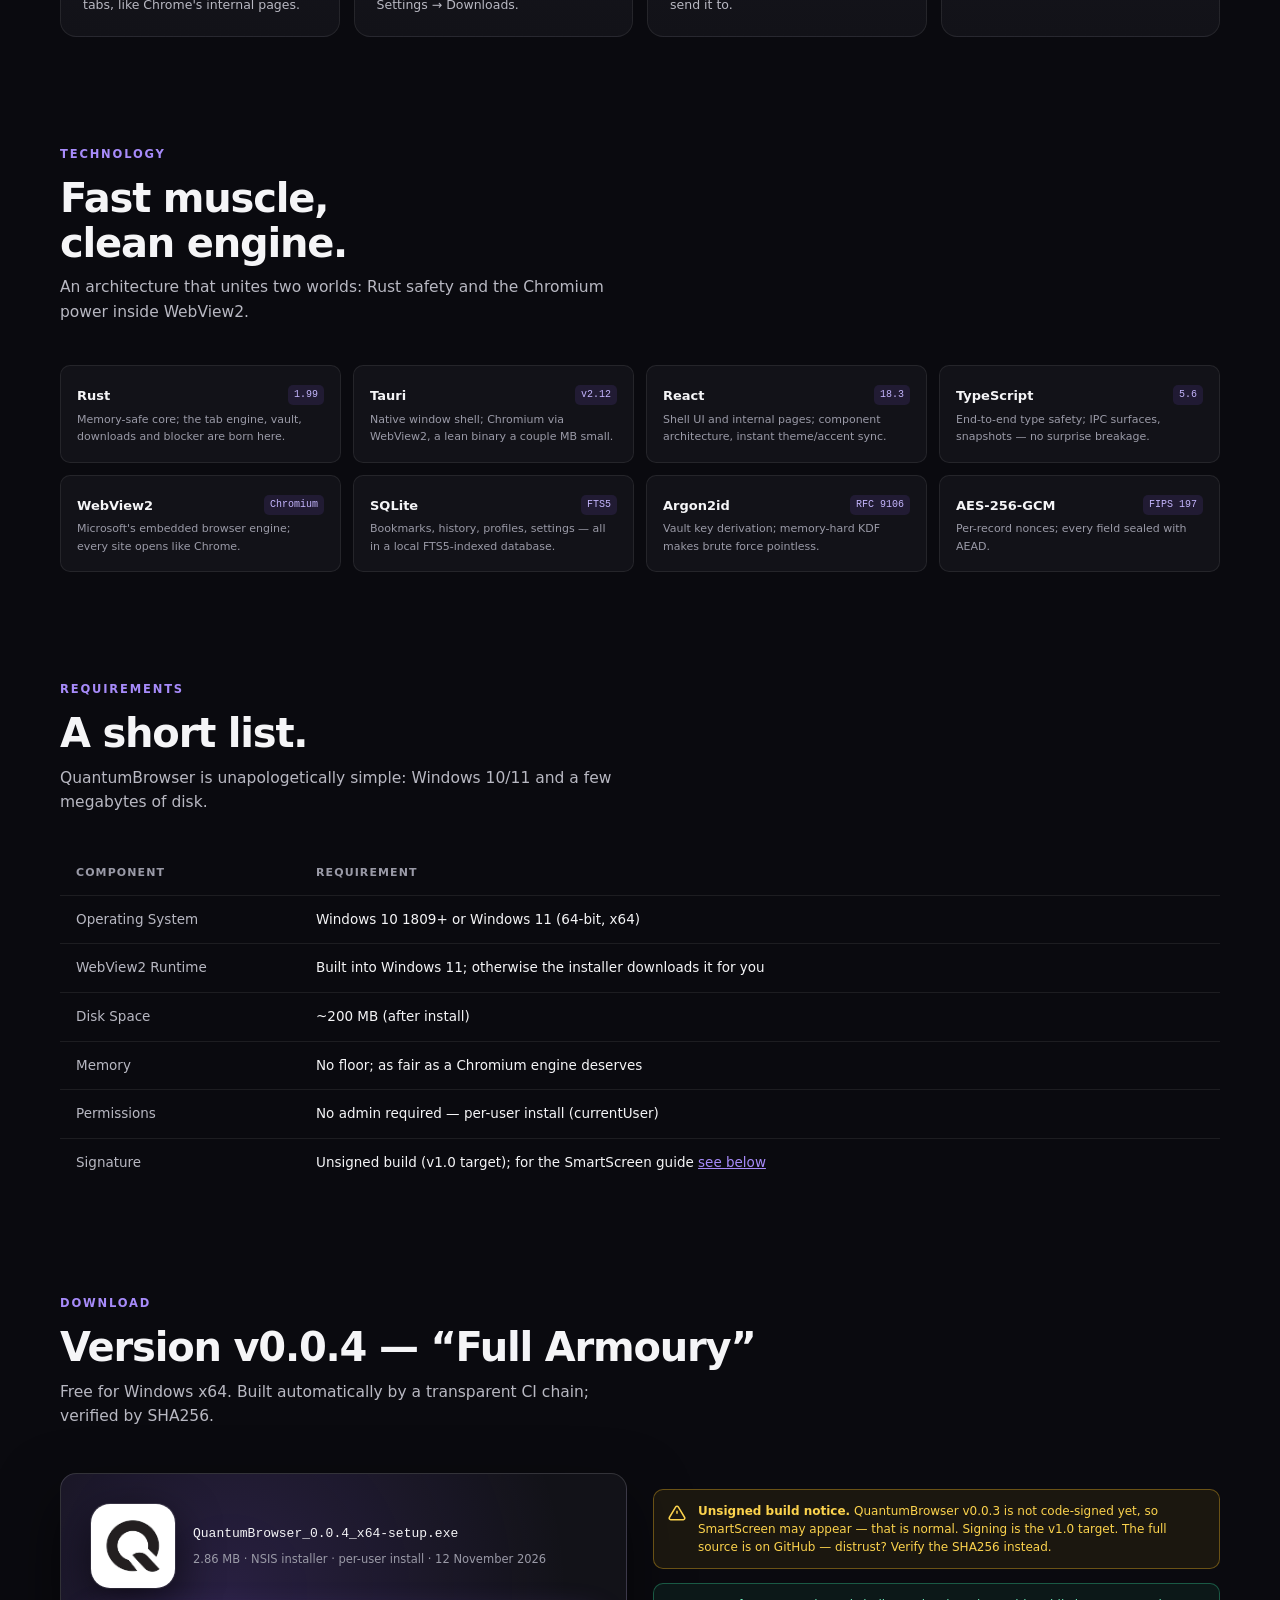
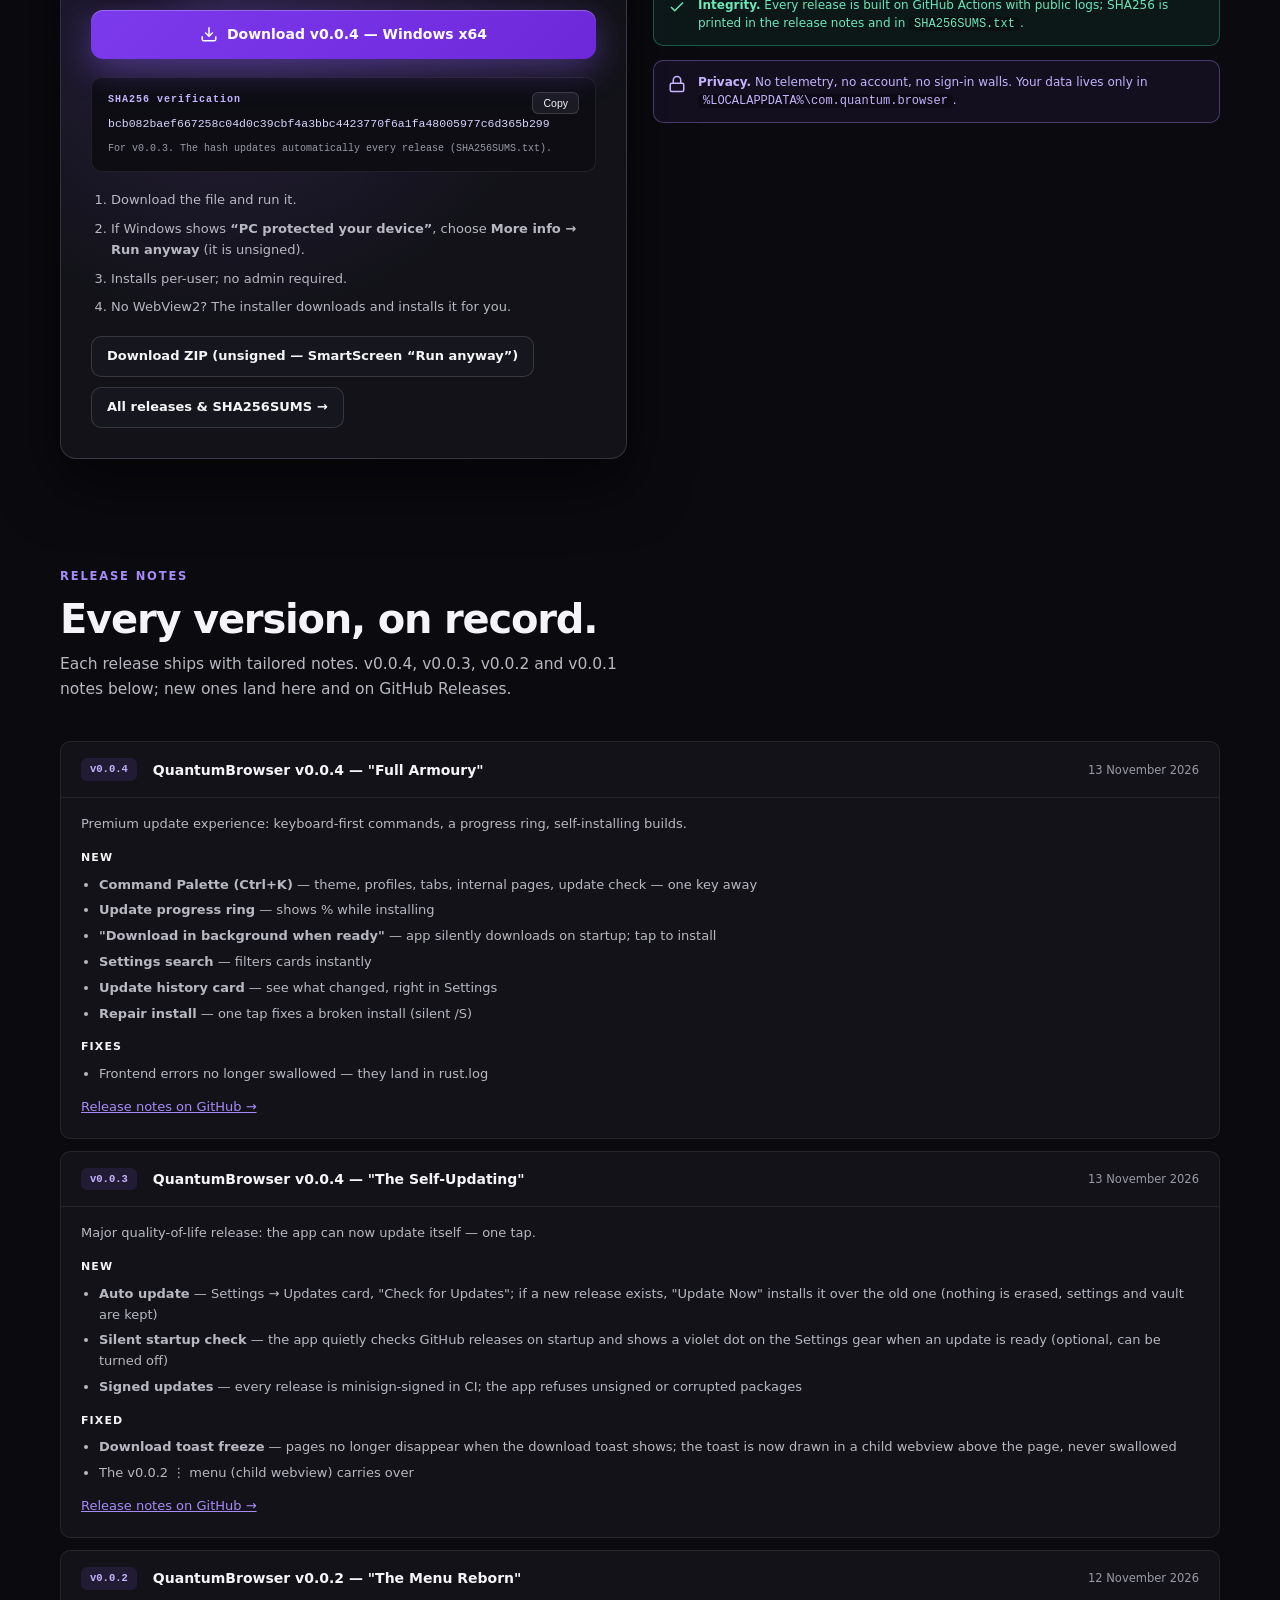
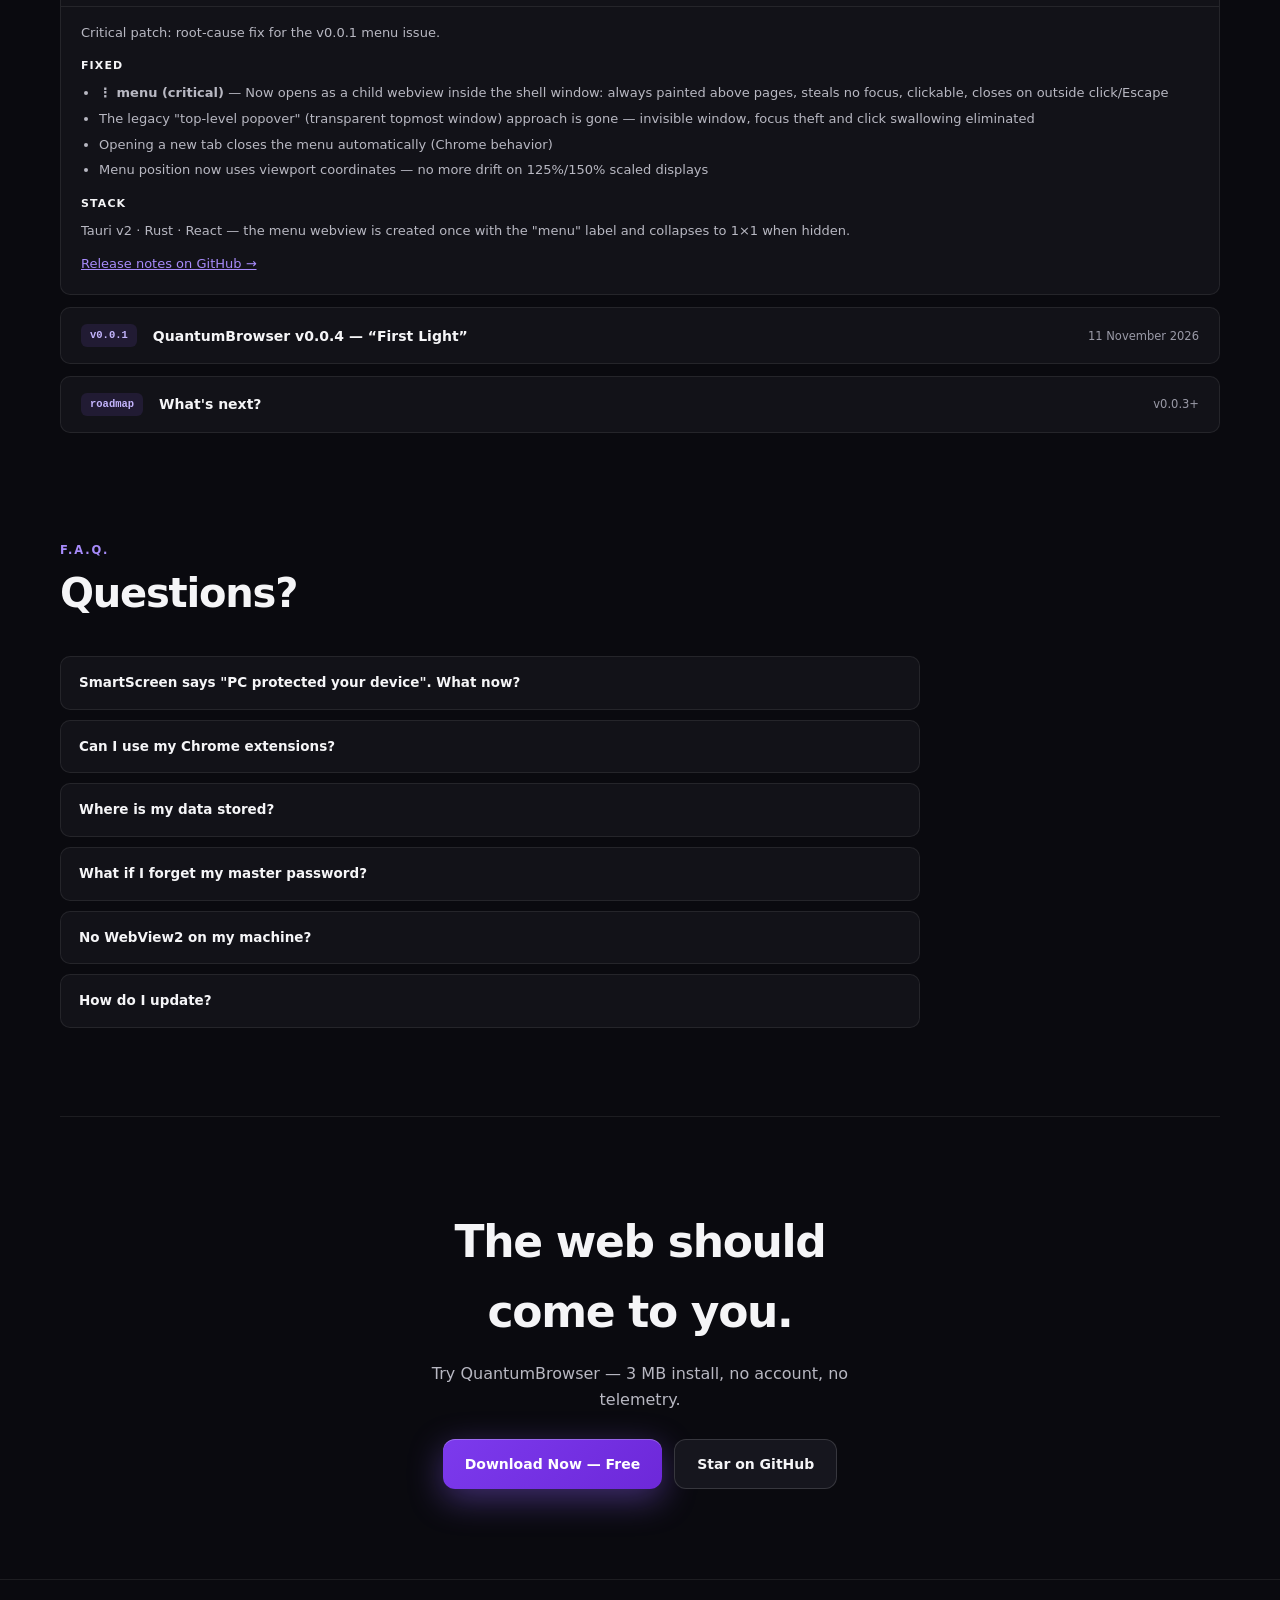
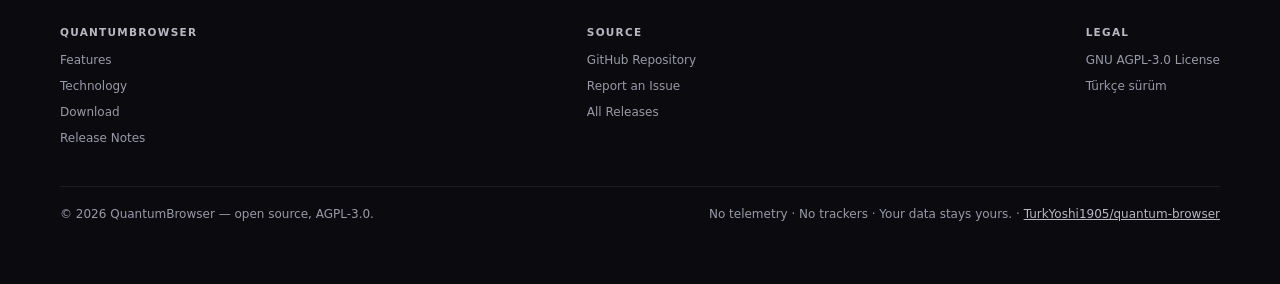
==== commit 1e9bc87f: "site: v0.0.4 - Tam Sinan, indirme linki, v0.0.4 notlar, ZIP alternatif link" ====
--- a/en/index.html
+++ b/en/index.html
@@ -31,7 +31,7 @@
   <div class="container nav-inner">
     <a class="brand" href="../index.html" hreflang="tr" lang="tr">
       <img src="../varliklar/logo.png" alt="QuantumBrowser logo" width="30" height="30" />
-      <span>QuantumBrowser<small>QUANTUMBROWSER · v0.0.3</small></span>
+      <span>QuantumBrowser<small>QUANTUMBROWSER · v0.0.4</small></span>
     </a>
     <ul class="nav-links">
       <li><a href="#features">Features</a></li>
@@ -61,7 +61,7 @@
 <div class="container hero">
   <div class="hero-grid">
     <div>
-      <span class="badge"><span class="dot"></span>v0.0.3 · Windows x64 · Free</span>
+      <span class="badge"><span class="dot"></span>v0.0.4 · Windows x64 · Free</span>
       <h1 class="hero-title">The web,<br /><span class="accent">minus the noise.</span></h1>
       <p class="hero-sub">QuantumBrowser is a privacy-first, open-source desktop browser: a Rust core, a built-in ad &amp; tracker blocker, an encrypted password vault and an Arc-style interface. No telemetry, no surveillance — just the web.</p>
       <div class="hero-ctas">
@@ -103,7 +103,7 @@
           </div>
         </div>
       </div>
-      <p class="shot-caption">QuantumBrowser v0.0.3 — Arc-style vertical sidebar, omnibox and a premium New Tab</p>
+      <p class="shot-caption">QuantumBrowser v0.0.4 — Arc-style vertical sidebar, omnibox and a premium New Tab</p>
     </div>
   </div>
 </div>
@@ -185,20 +185,20 @@
 <section id="download" style="padding-top: 20px;">
   <div class="container">
     <p class="eyebrow">Download</p>
-    <h2 class="section-title">Version v0.0.3 — “The Self-Updating”</h2>
+    <h2 class="section-title">Version v0.0.4 — “Full Armoury”</h2>
     <p class="section-sub">Free for Windows x64. Built automatically by a transparent CI chain; verified by SHA256.</p>
     <div class="download-wrap">
       <div class="exe-card">
         <div class="exe-head">
           <img class="exe-icon" src="../varliklar/logo.png" alt="QuantumBrowser .exe icon" width="84" height="84" />
           <div>
-            <div class="exe-name">QuantumBrowser_0.0.3_x64-setup.exe</div>
+            <div class="exe-name">QuantumBrowser_0.0.4_x64-setup.exe</div>
             <div class="exe-meta">2.86 MB · NSIS installer · per-user install · 12 November 2026</div>
           </div>
         </div>
-        <a class="btn btn-primary" style="width: 100%; justify-content: center;" href="https://github.com/TurkYoshi1905/quantum-browser/releases/latest/download/QuantumBrowser_0.0.3_x64-setup.exe">
+        <a class="btn btn-primary" style="width: 100%; justify-content: center;" href="https://github.com/TurkYoshi1905/quantum-browser/releases/latest/download/QuantumBrowser_0.0.4_x64-setup.exe">
           <svg width="18" height="18" viewBox="0 0 24 24" fill="none" stroke="currentColor" stroke-width="2" aria-hidden="true"><path d="M21 15v4a2 2 0 0 1-2 2H5a2 2 0 0 1-2-2v-4"/><polyline points="7 10 12 15 17 10"/><line x1="12" y1="15" x2="12" y2="3"/></svg>
-          Download v0.0.3 — Windows x64
+          Download v0.0.4 — Windows x64
         </a>
         <div class="sha-box">
           <b>SHA256 verification <button class="copy-btn" id="copy-sha" type="button">Copy</button></b>
@@ -211,7 +211,8 @@
           <li>Installs per-user; no admin required.</li>
           <li>No WebView2? The installer downloads and installs it for you.</li>
         </ol>
-        <a class="btn btn-ghost btn-sm" style="margin-top: 14px;" href="https://github.com/TurkYoshi1905/quantum-browser/releases" target="_blank" rel="noreferrer">All releases &amp; SHA256SUMS →</a>
+        <a class="btn btn-ghost btn-sm" href="https://github.com/TurkYoshi1905/quantum-browser/releases/latest/download/QuantumBrowser_0.0.4_x64-setup.zip" style="margin-top: 10px;">Download ZIP (unsigned — SmartScreen “Run anyway”)</a>
+        <a class="btn btn-ghost btn-sm" style="margin-top: 10px;" href="https://github.com/TurkYoshi1905/quantum-browser/releases" target="_blank" rel="noreferrer">All releases &amp; SHA256SUMS →</a>
       </div>
       <div>
         <div class="callout">
@@ -236,11 +237,31 @@
   <div class="container">
     <p class="eyebrow">Release Notes</p>
     <h2 class="section-title">Every version, on record.</h2>
-    <p class="section-sub">Each release ships with tailored notes. v0.0.3, v0.0.2 and v0.0.1 notes below; new ones land here and on GitHub Releases.</p>
+    <p class="section-sub">Each release ships with tailored notes. v0.0.4, v0.0.3, v0.0.2 and v0.0.1 notes below; new ones land here and on GitHub Releases.</p>
 
     <div class="notes">
       <details class="note" open>
-        <summary><span class="tag">v0.0.3</span> QuantumBrowser v0.0.3 — "The Self-Updating" <span class="date">13 November 2026</span></summary>
+        <summary><span class="tag">v0.0.4</span> QuantumBrowser v0.0.4 — "Full Armoury" <span class="date">13 November 2026</span></summary>
+        <div class="note-body">
+          <p>Premium update experience: keyboard-first commands, a progress ring, self-installing builds.</p>
+          <h3>New</h3>
+          <ul>
+            <li><strong>Command Palette (Ctrl+K)</strong> — theme, profiles, tabs, internal pages, update check — one key away</li>
+            <li><strong>Update progress ring</strong> — shows % while installing</li>
+            <li><strong>"Download in background when ready"</strong> — app silently downloads on startup; tap to install</li>
+            <li><strong>Settings search</strong> — filters cards instantly</li>
+            <li><strong>Update history card</strong> — see what changed, right in Settings</li>
+            <li><strong>Repair install</strong> — one tap fixes a broken install (silent /S)</li>
+          </ul>
+          <h3>Fixes</h3>
+          <ul>
+            <li>Frontend errors no longer swallowed — they land in rust.log</li>
+          </ul>
+          <p style="margin-top: 12px;"><a href="https://github.com/TurkYoshi1905/quantum-browser/releases/tag/v0.0.4" target="_blank" rel="noreferrer" style="color: var(--accent-2)">Release notes on GitHub →</a></p>
+        </div>
+      </details>
+      <details class="note" open>
+        <summary><span class="tag">v0.0.3</span> QuantumBrowser v0.0.4 — "The Self-Updating" <span class="date">13 November 2026</span></summary>
         <div class="note-body">
           <p>Major quality-of-life release: the app can now update itself — one tap.</p>
           <h3>New</h3>
@@ -274,7 +295,7 @@
         </div>
       </details>
       <details class="note">
-        <summary><span class="tag">v0.0.1</span> QuantumBrowser v0.0.3 — “First Light” <span class="date">11 November 2026</span></summary>
+        <summary><span class="tag">v0.0.1</span> QuantumBrowser v0.0.4 — “First Light” <span class="date">11 November 2026</span></summary>
         <div class="note-body">
           <p>First public release. Built on Rust + Tauri v2 + React; ad blocking, vault and privacy are core.</p>
           <h3>New</h3>
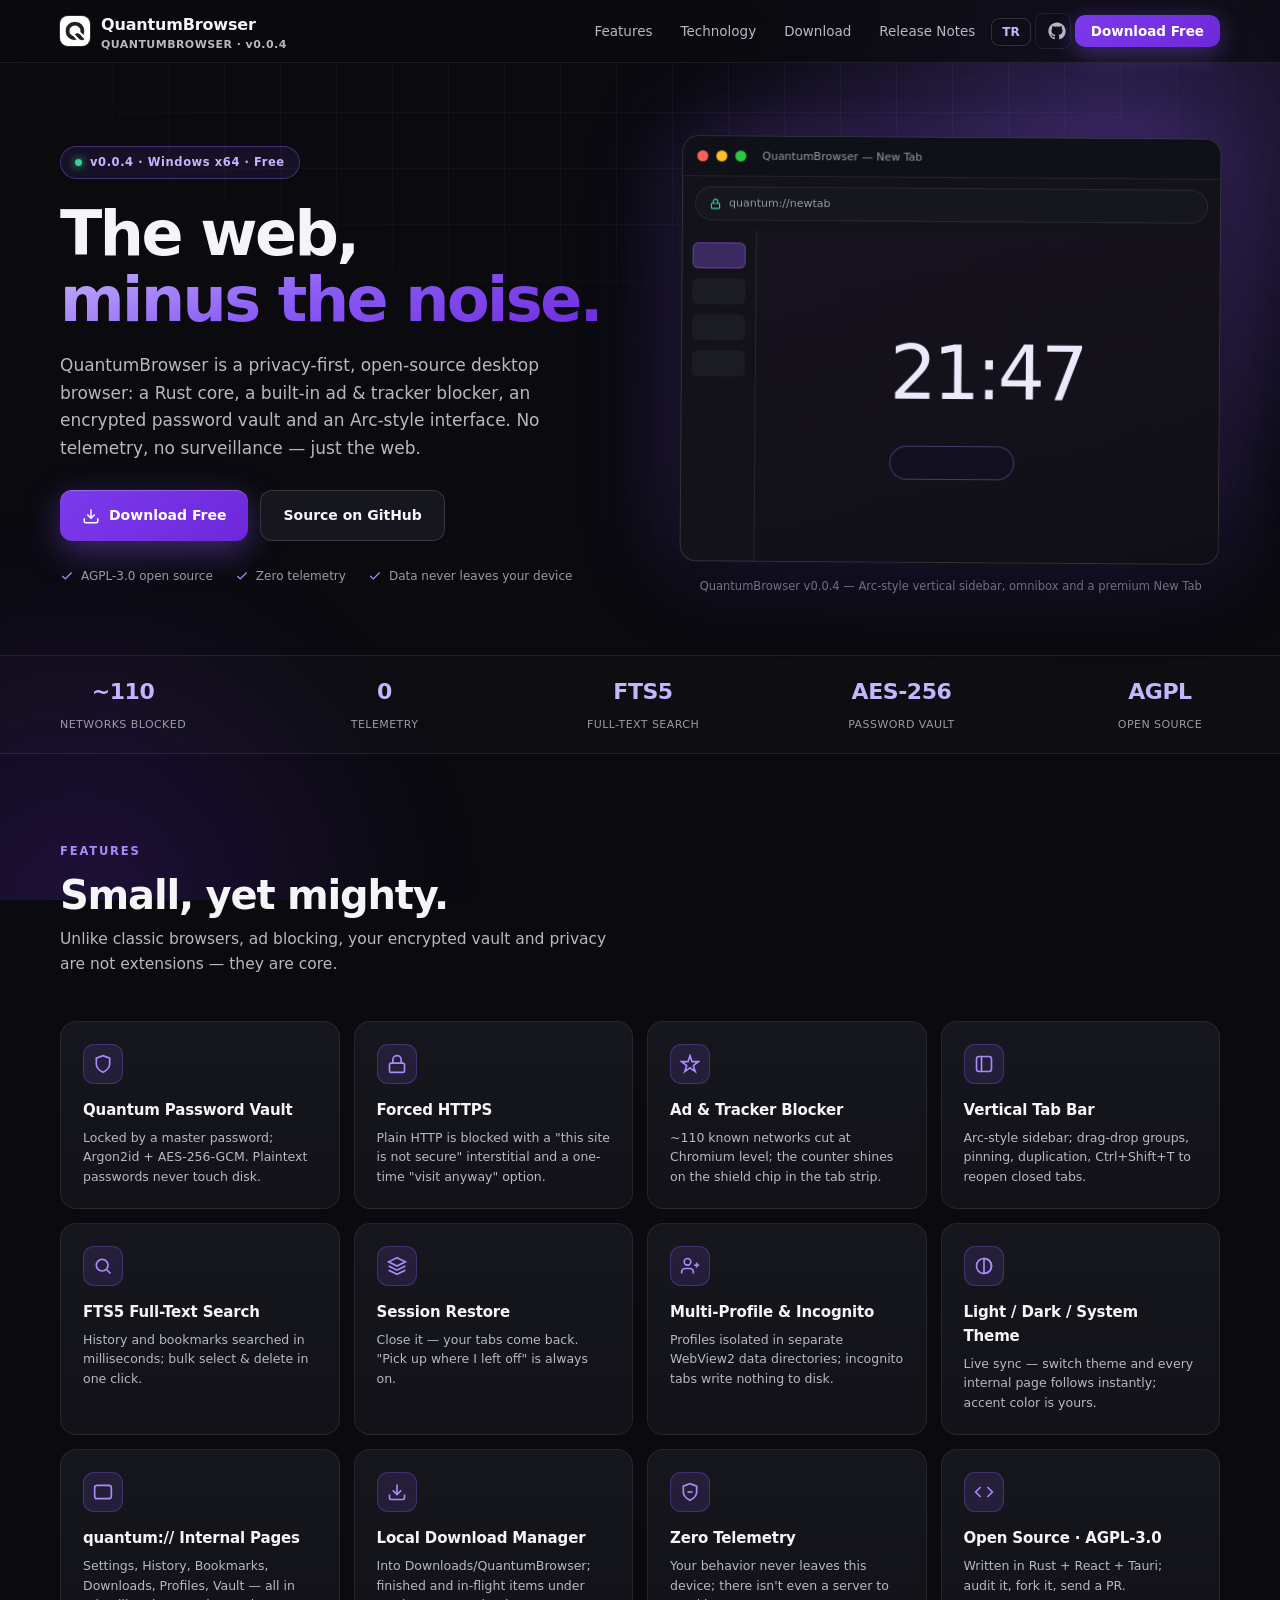
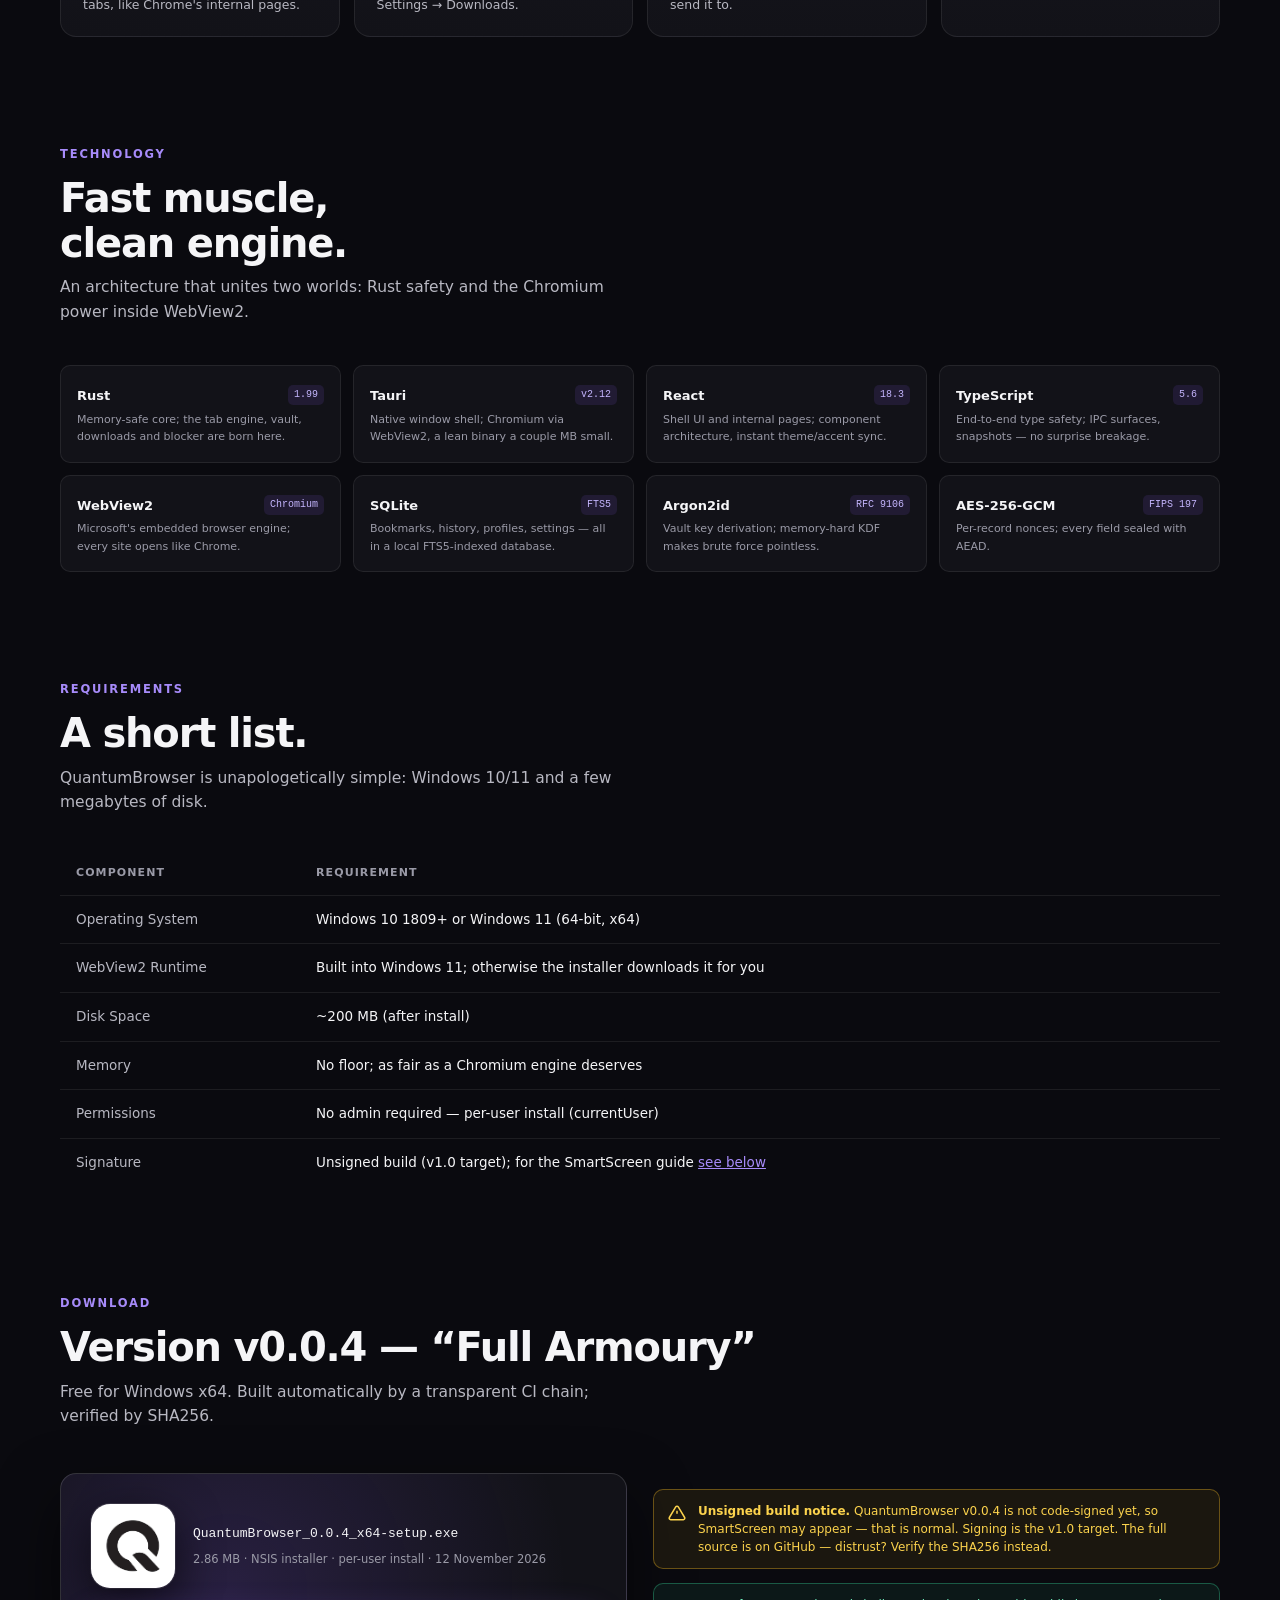
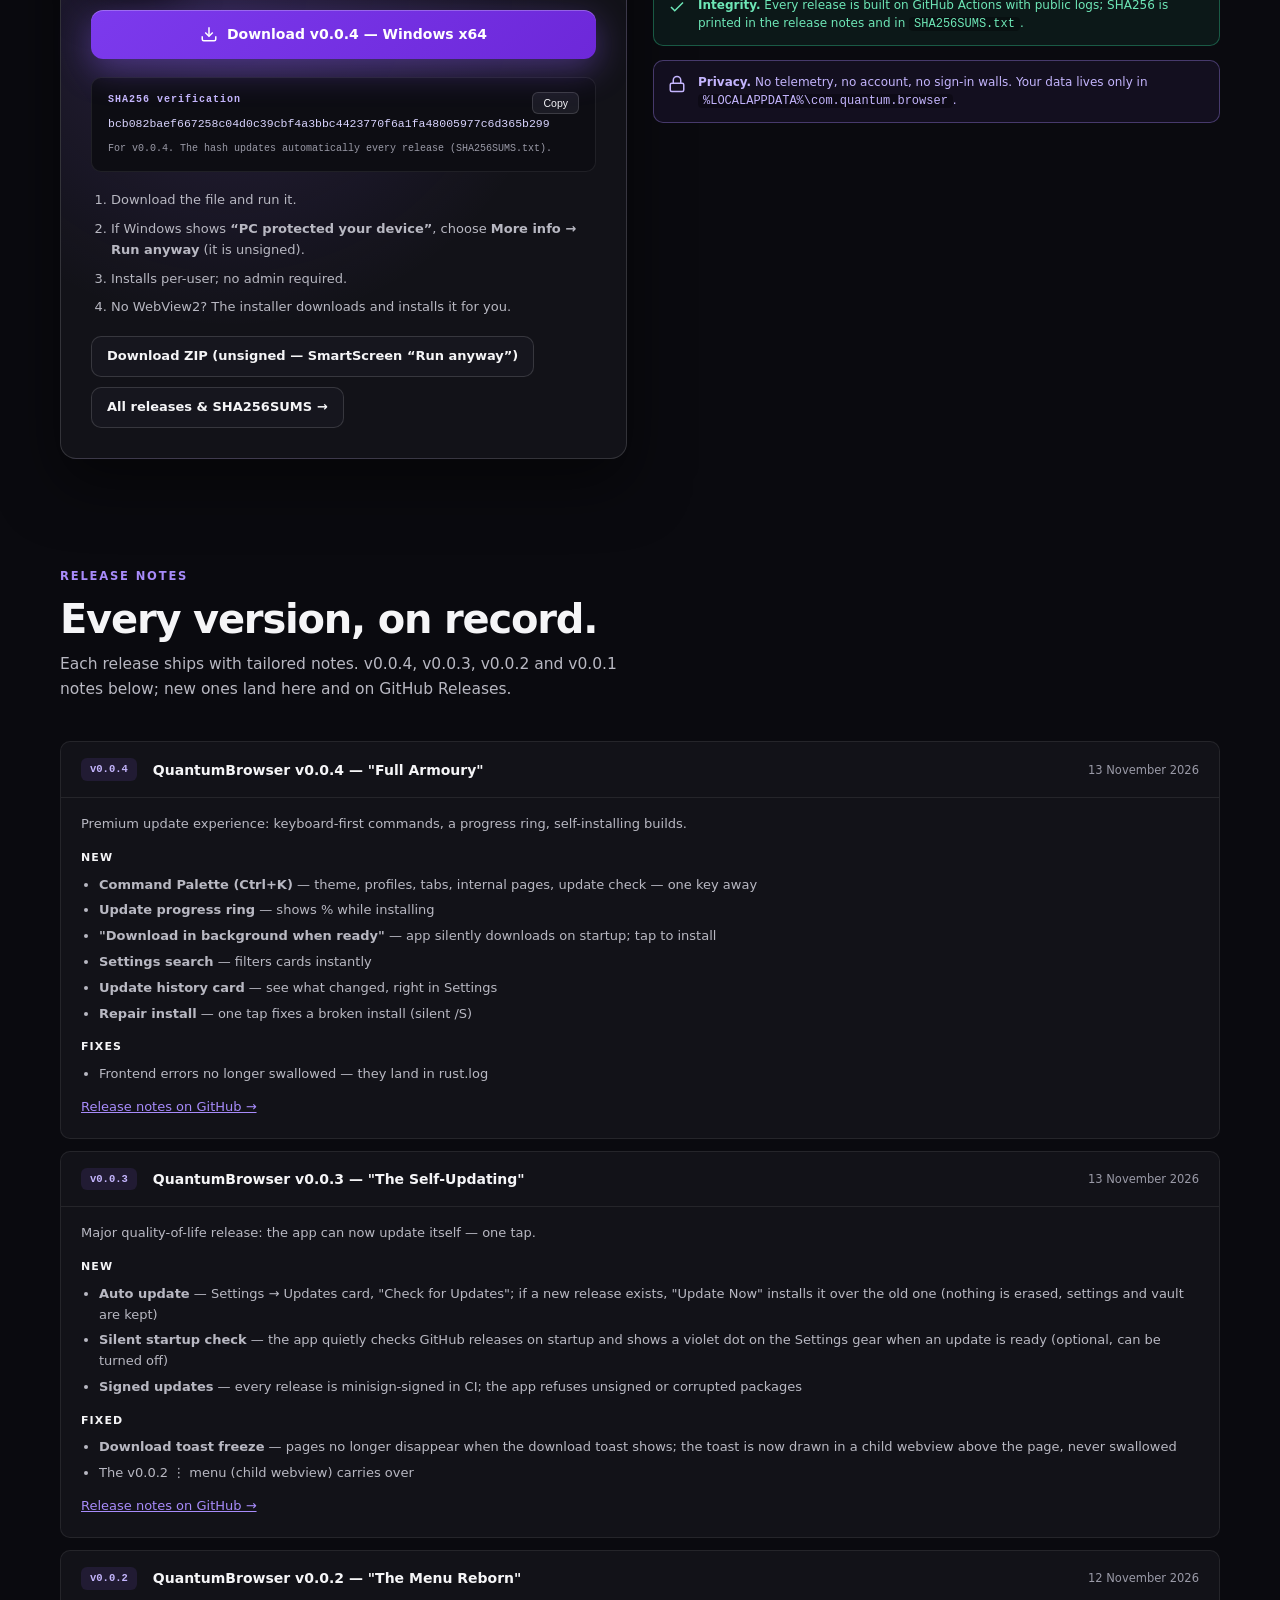
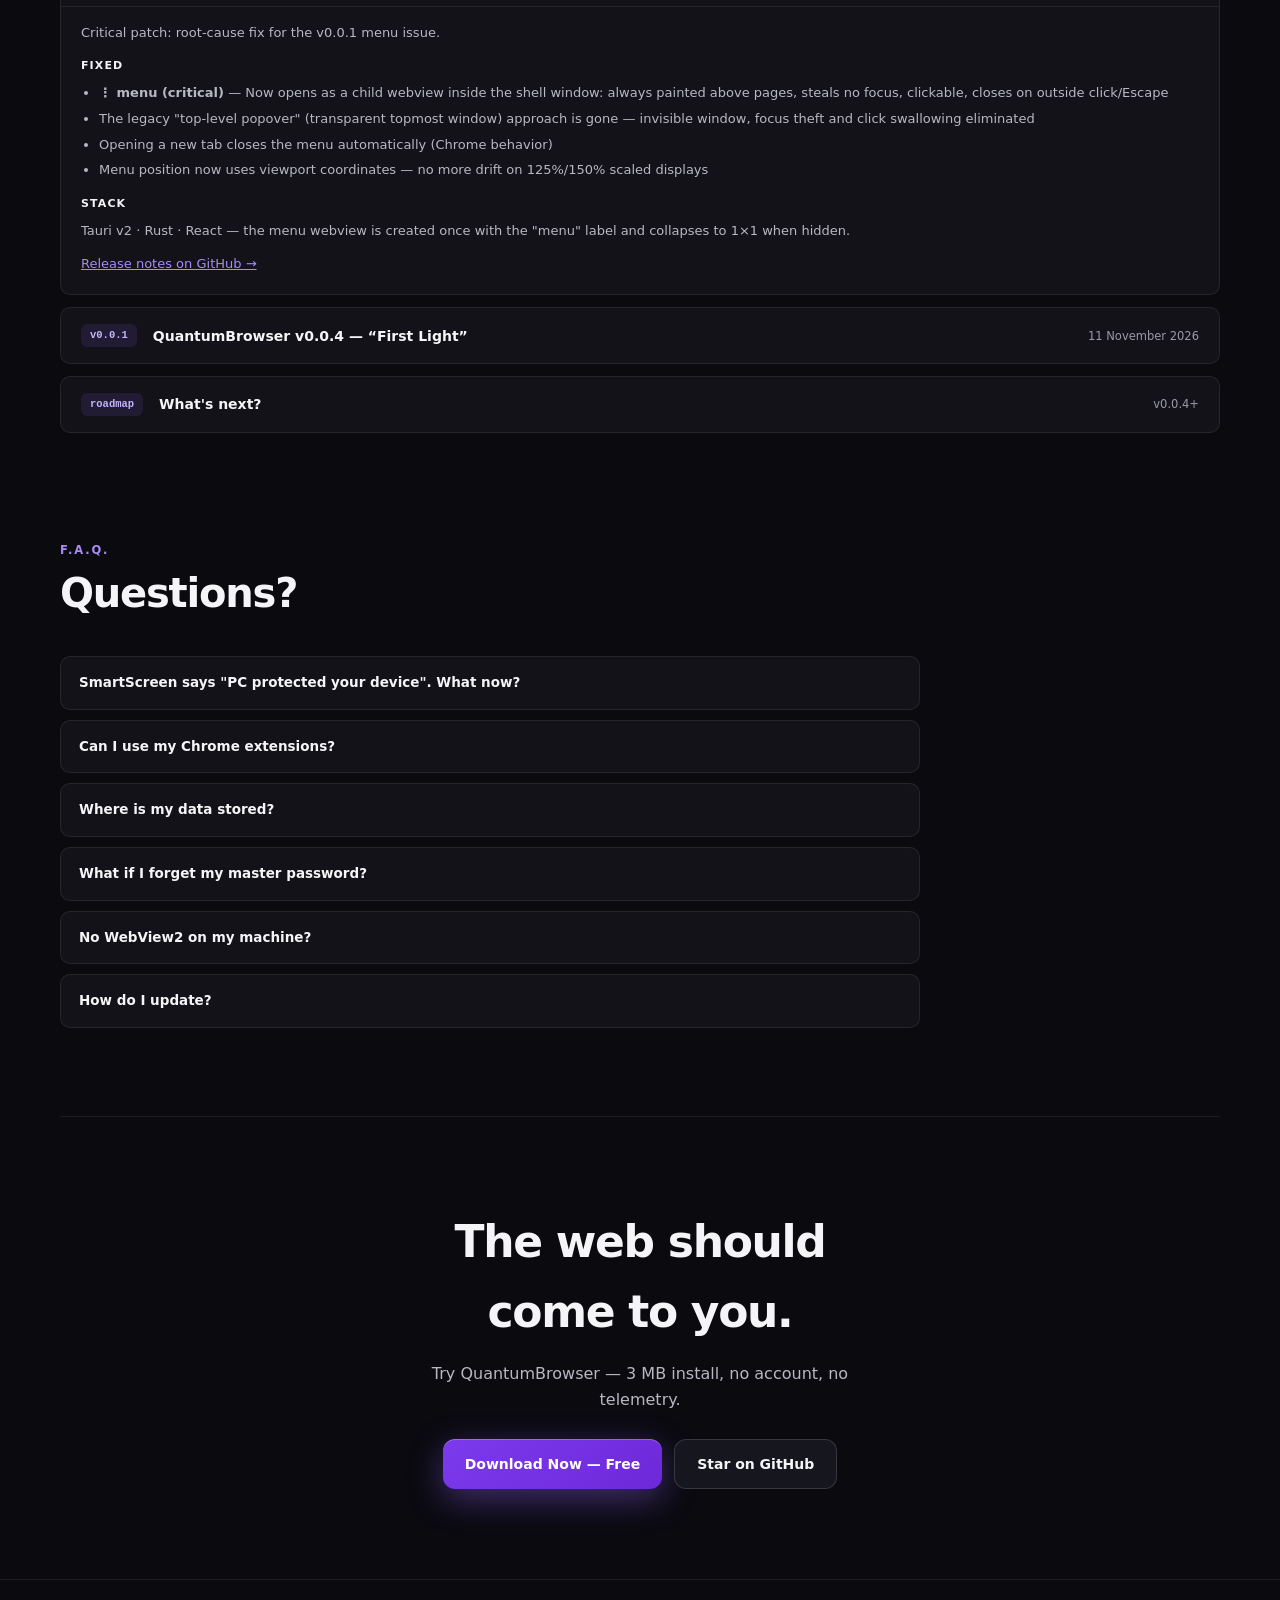
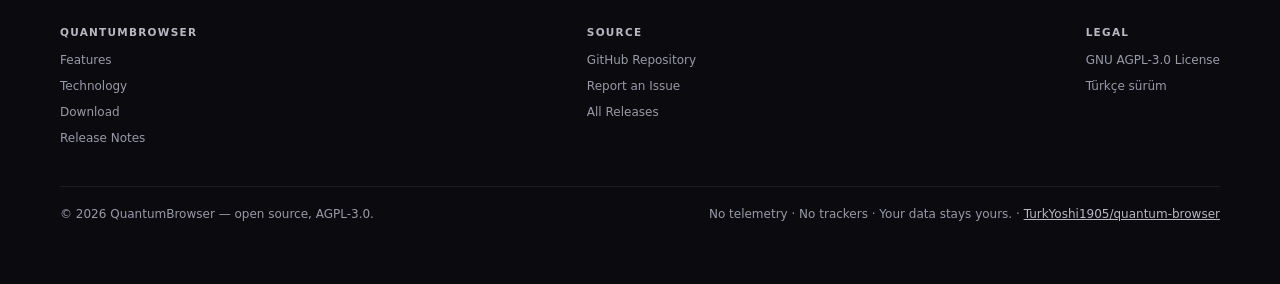
==== commit 7e452c93: "site: indirme butonu v0.0.4 + v0.0.3 kart basligi duzeltildi (TR+EN)" ====
--- a/en/index.html
+++ b/en/index.html
@@ -203,7 +203,7 @@
         <div class="sha-box">
           <b>SHA256 verification <button class="copy-btn" id="copy-sha" type="button">Copy</button></b>
           <code id="sha-text">bcb082baef667258c04d0c39cbf4a3bbc4423770f6a1fa48005977c6d365b299</code>
-          <span style="display:block; margin-top:8px; font-size:10px; color: var(--faint)">For v0.0.3. The hash updates automatically every release (SHA256SUMS.txt).</span>
+          <span style="display:block; margin-top:8px; font-size:10px; color: var(--faint)">For v0.0.4. The hash updates automatically every release (SHA256SUMS.txt).</span>
         </div>
         <ol class="steps">
           <li>Download the file and run it.</li>
@@ -217,7 +217,7 @@
       <div>
         <div class="callout">
           <svg width="18" height="18" viewBox="0 0 24 24" fill="none" stroke="currentColor" stroke-width="2" aria-hidden="true" style="flex: 0 0 auto; margin-top: 2px"><path d="M10.29 3.86L1.82 18a2 2 0 0 0 1.71 3h16.94a2 2 0 0 0 1.71-3L13.71 3.86a2 2 0 0 0-3.42 0z"/><line x1="12" y1="9" x2="12" y2="13"/><line x1="12" y1="17" x2="12.01" y2="17"/></svg>
-          <span><strong>Unsigned build notice.</strong> QuantumBrowser v0.0.3 is not code-signed yet, so SmartScreen may appear — that is normal. Signing is the v1.0 target. The full source is on GitHub — distrust? Verify the SHA256 instead.</span>
+          <span><strong>Unsigned build notice.</strong> QuantumBrowser v0.0.4 is not code-signed yet, so SmartScreen may appear — that is normal. Signing is the v1.0 target. The full source is on GitHub — distrust? Verify the SHA256 instead.</span>
         </div>
         <div class="callout green" style="margin-top: 14px;">
           <svg width="18" height="18" viewBox="0 0 24 24" fill="none" stroke="currentColor" stroke-width="2" aria-hidden="true" style="flex: 0 0 auto; margin-top: 2px"><path d="M20 6L9 17l-5-5"/></svg>
@@ -261,7 +261,7 @@
         </div>
       </details>
       <details class="note" open>
-        <summary><span class="tag">v0.0.3</span> QuantumBrowser v0.0.4 — "The Self-Updating" <span class="date">13 November 2026</span></summary>
+        <summary><span class="tag">v0.0.3</span> QuantumBrowser v0.0.3 — "The Self-Updating" <span class="date">13 November 2026</span></summary>
         <div class="note-body">
           <p>Major quality-of-life release: the app can now update itself — one tap.</p>
           <h3>New</h3>
@@ -329,7 +329,7 @@
         </div>
       </details>
       <details class="note">
-        <summary><span class="tag">roadmap</span> What's next? <span class="date">v0.0.3+</span></summary>
+        <summary><span class="tag">roadmap</span> What's next? <span class="date">v0.0.4+</span></summary>
         <div class="note-body">
           <ul>
             <li>Code-signing (v1.0) and an auto-updater</li>
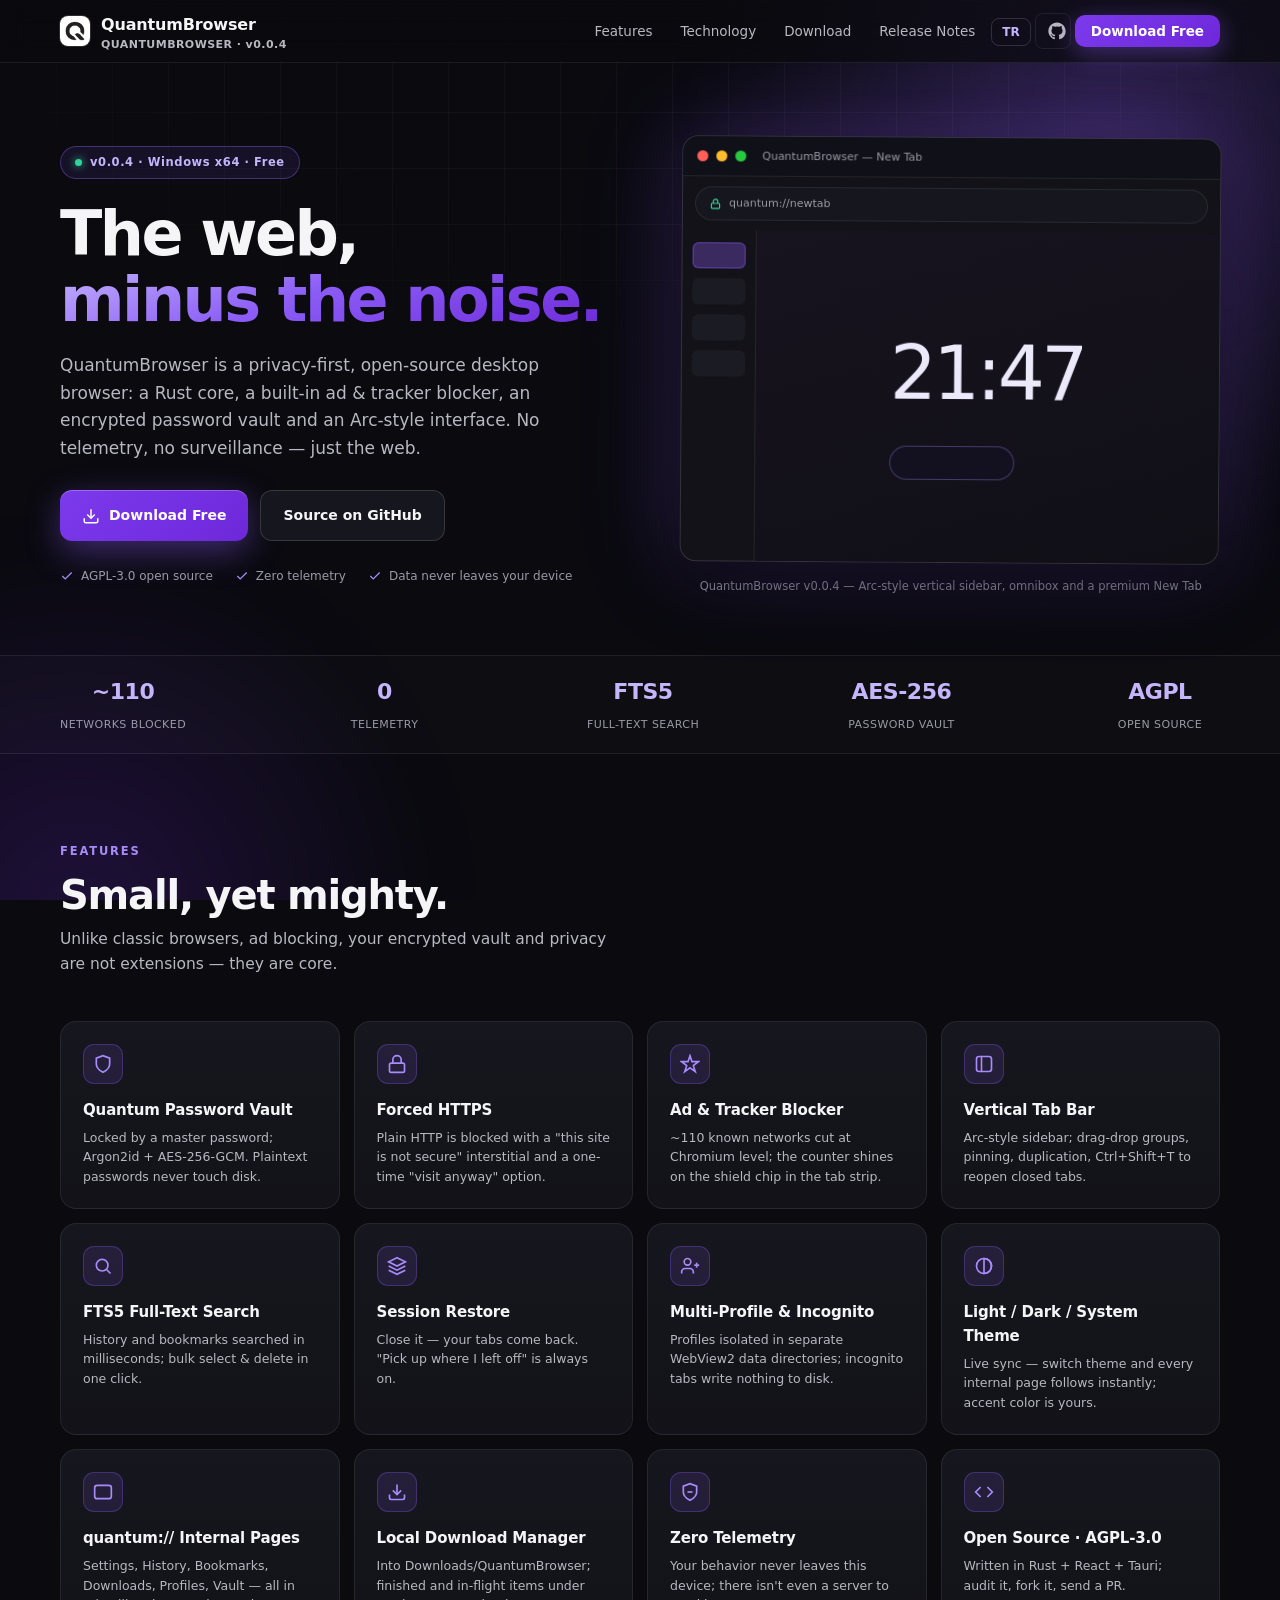
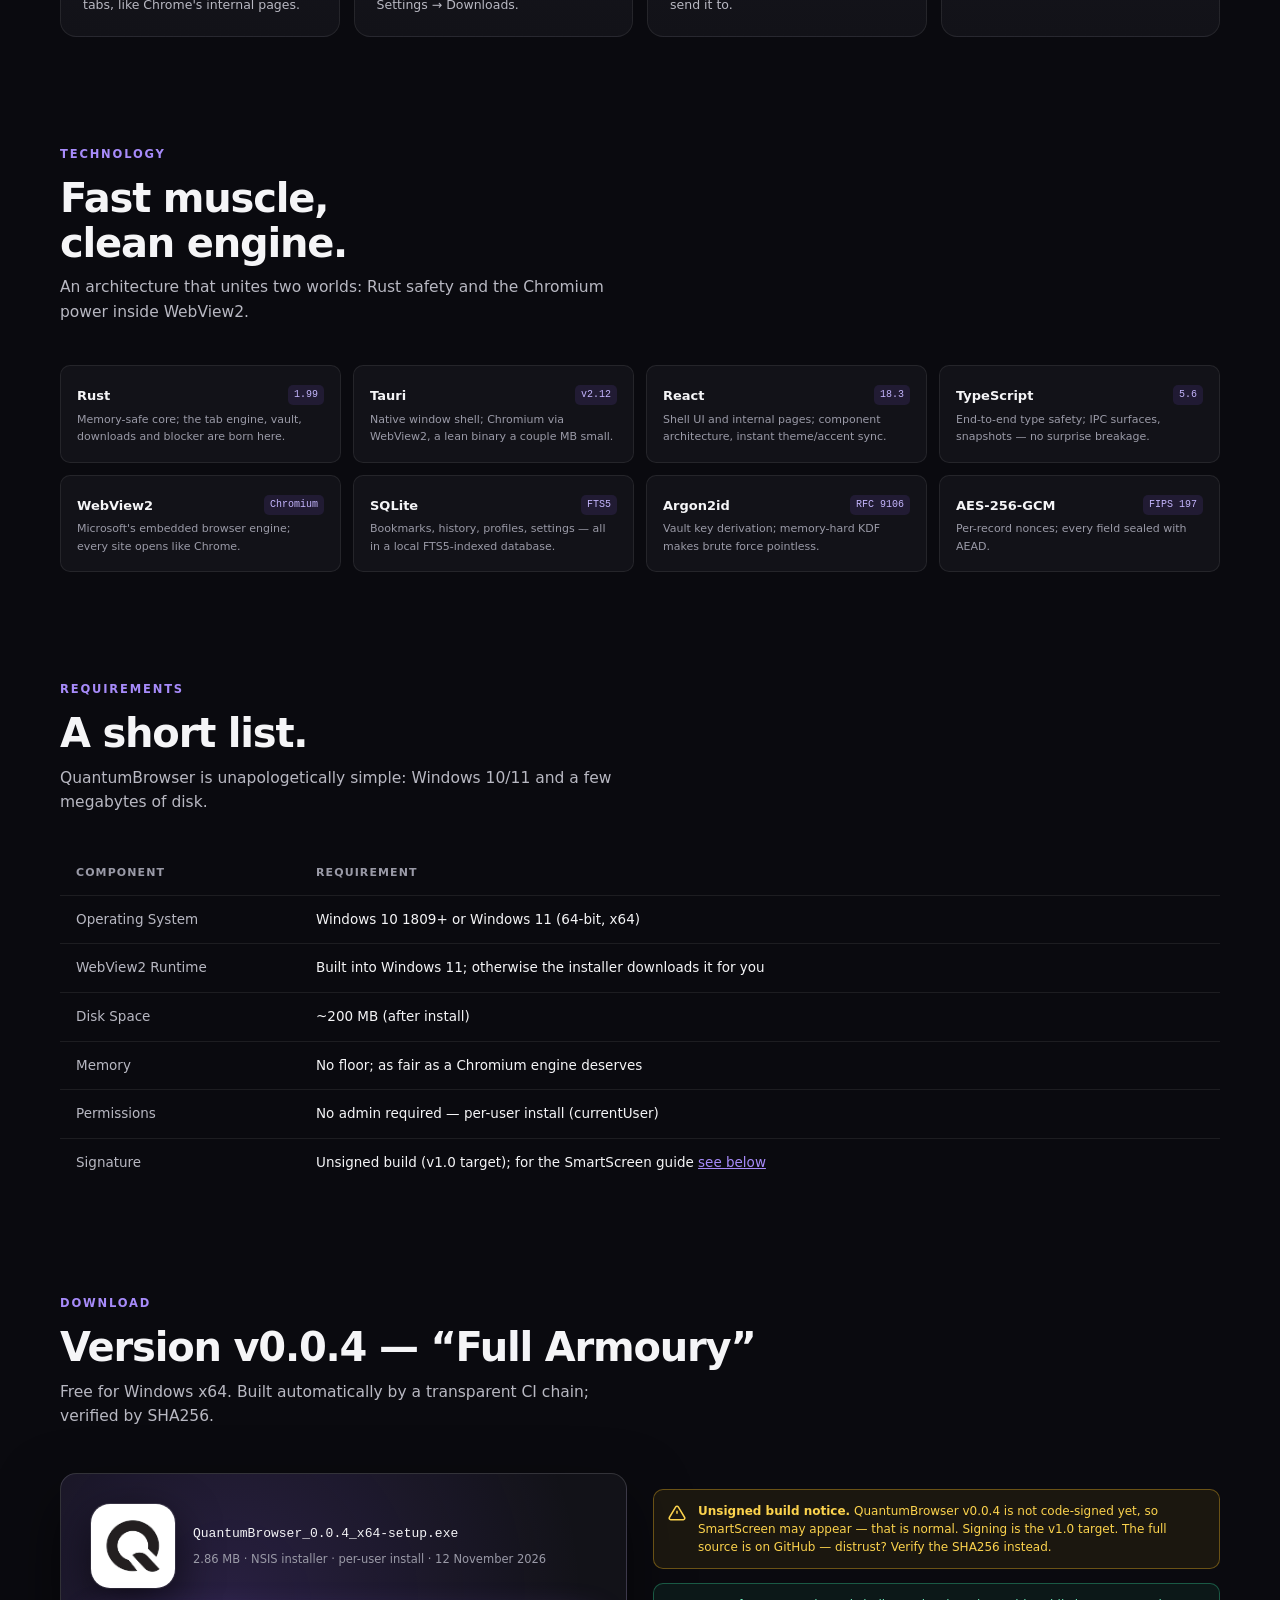
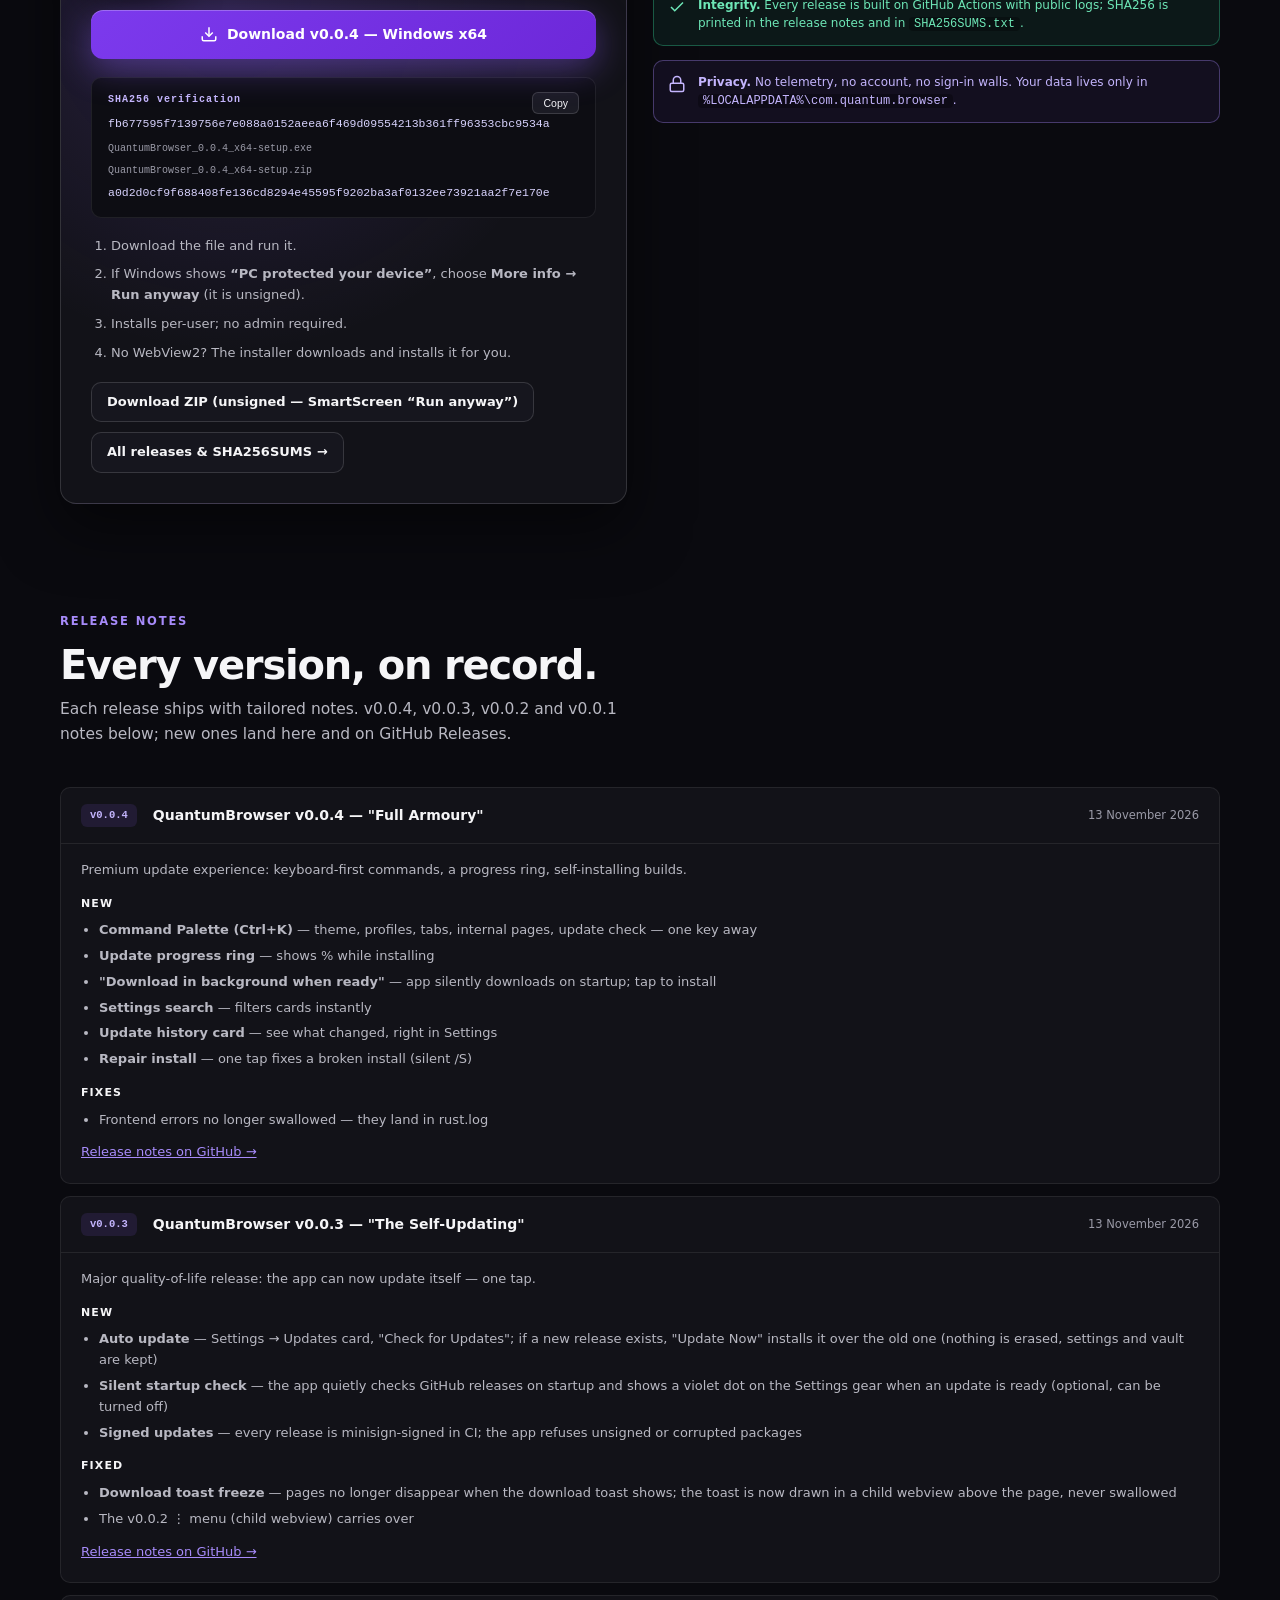
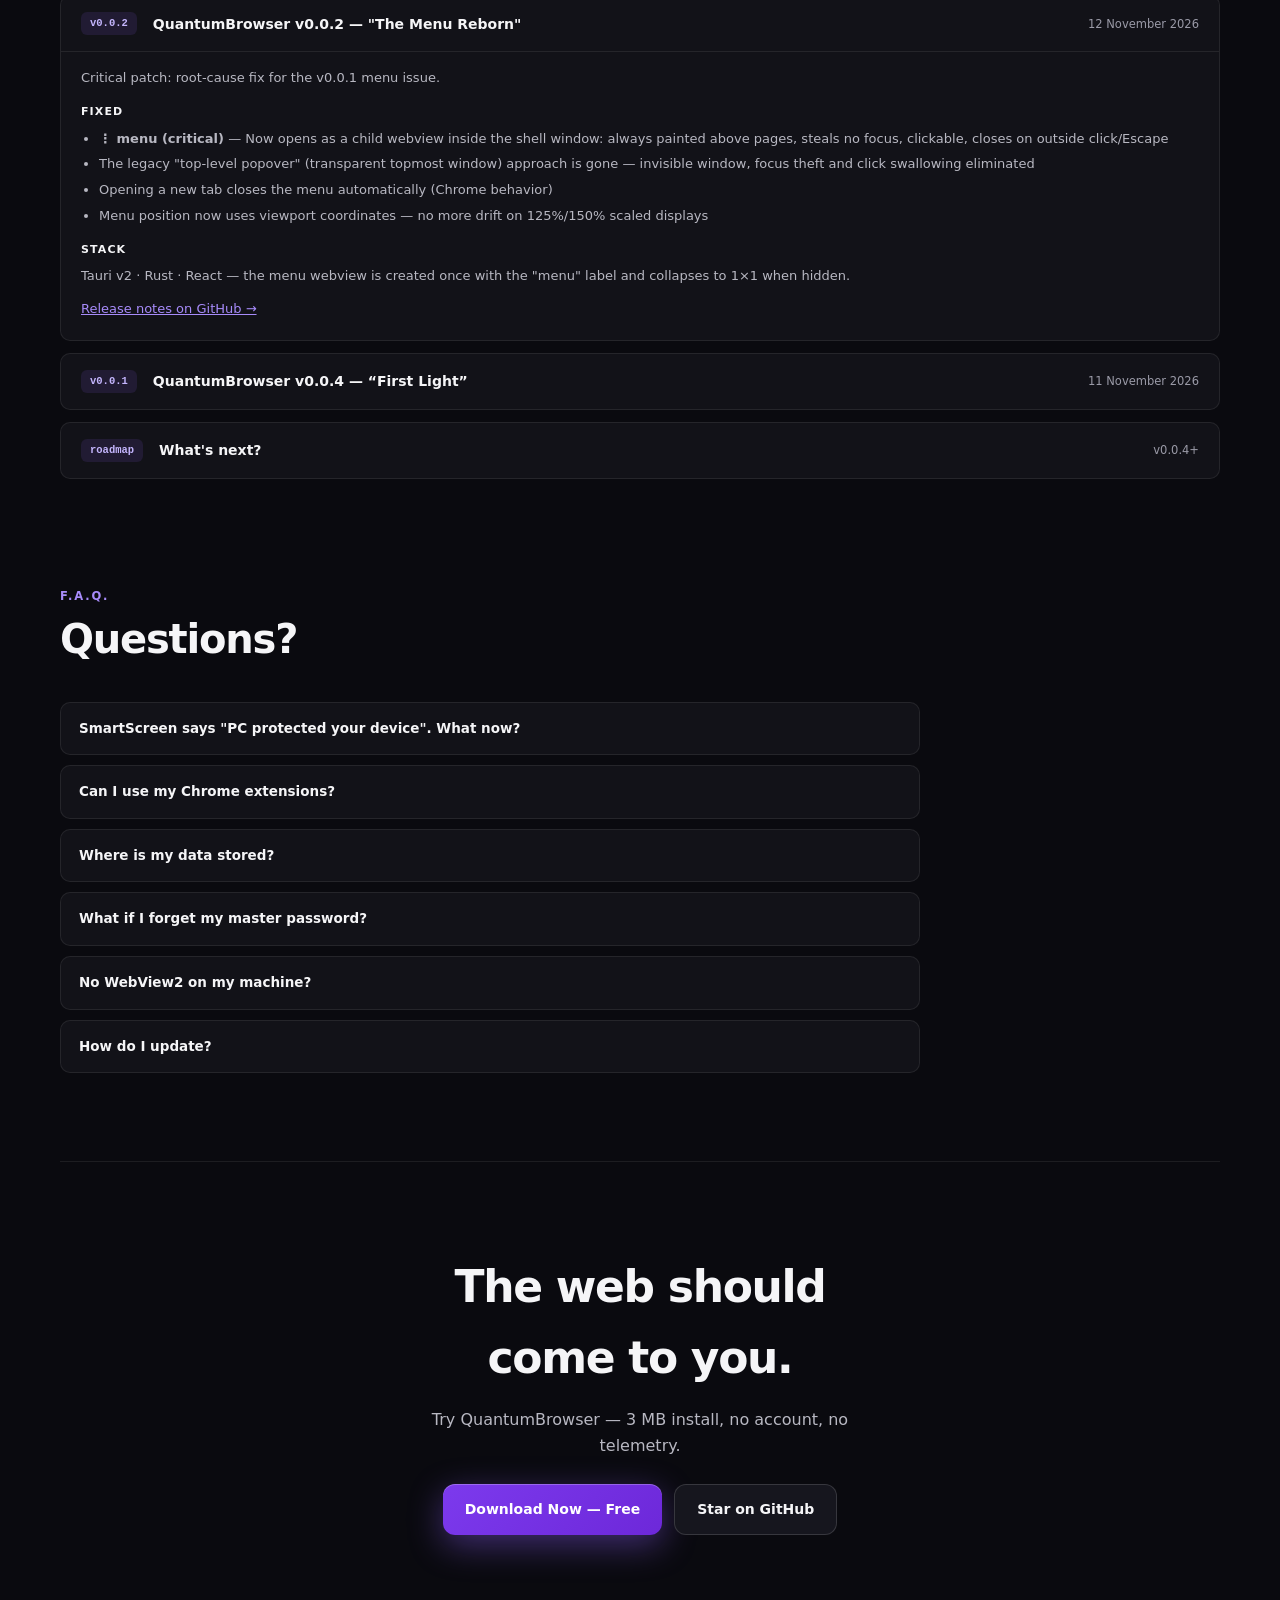
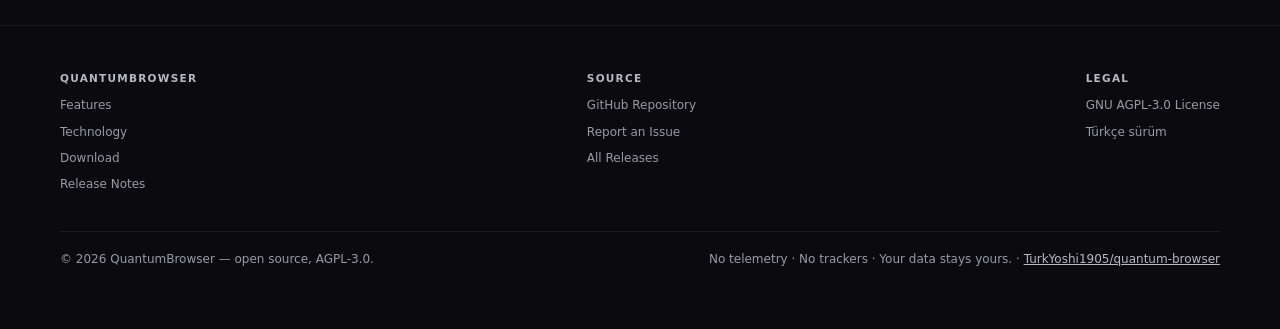
==== commit 81bc6689: "site: SHA256 kutusu - v0.0.4 build 31 EXE+ZIP hash'leri dogrulandi" ====
--- a/en/index.html
+++ b/en/index.html
@@ -202,8 +202,10 @@
         </a>
         <div class="sha-box">
           <b>SHA256 verification <button class="copy-btn" id="copy-sha" type="button">Copy</button></b>
-          <code id="sha-text">bcb082baef667258c04d0c39cbf4a3bbc4423770f6a1fa48005977c6d365b299</code>
-          <span style="display:block; margin-top:8px; font-size:10px; color: var(--faint)">For v0.0.4. The hash updates automatically every release (SHA256SUMS.txt).</span>
+          <code id="sha-text">fb677595f7139756e7e088a0152aeea6f469d09554213b361ff96353cbc9534a</code>
+          <span style="display:block; margin-top:8px; font-size:10px; color: var(--faint)">QuantumBrowser_0.0.4_x64-setup.exe</span>
+          <span style="display:block; margin-top:6px; font-size:10px; color: var(--faint)">QuantumBrowser_0.0.4_x64-setup.zip</span>
+          <code style="margin-top:4px; display:block">a0d2d0cf9f688408fe136cd8294e45595f9202ba3af0132ee73921aa2f7e170e</code>
         </div>
         <ol class="steps">
           <li>Download the file and run it.</li>
